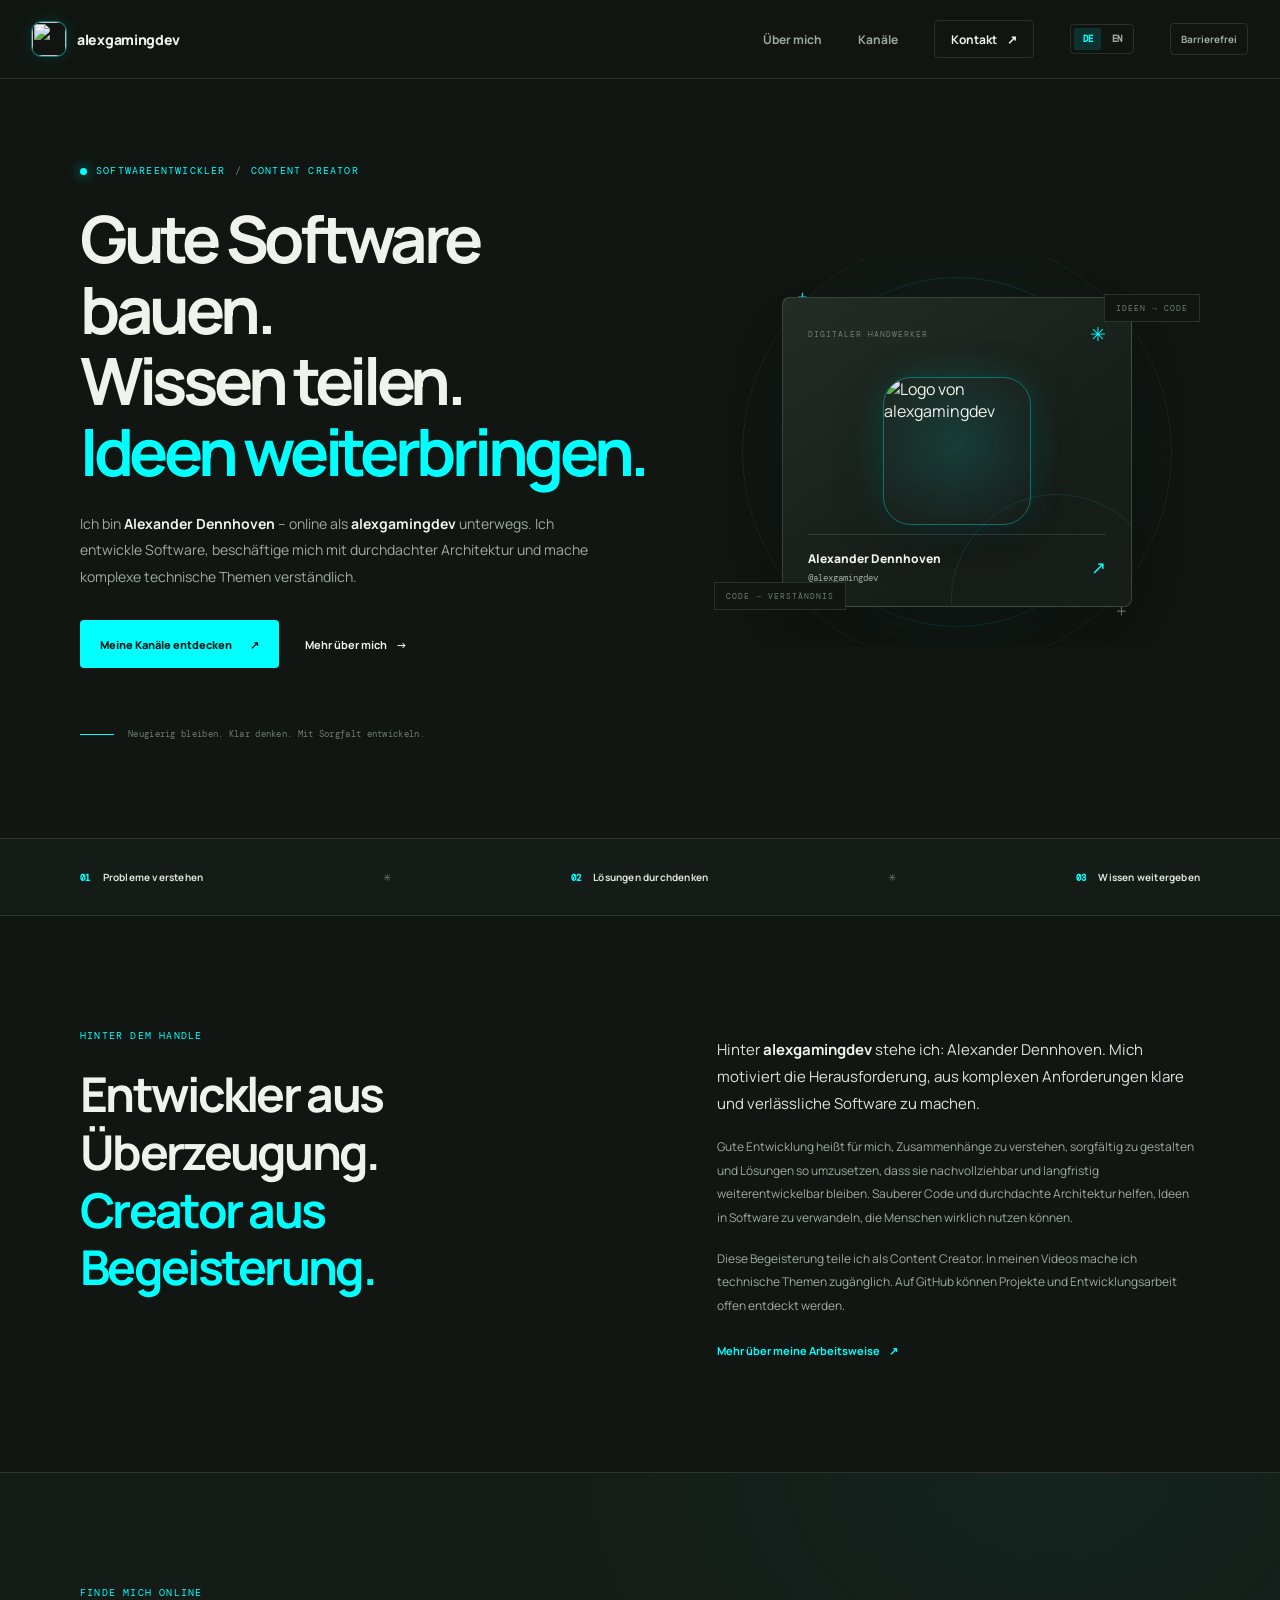
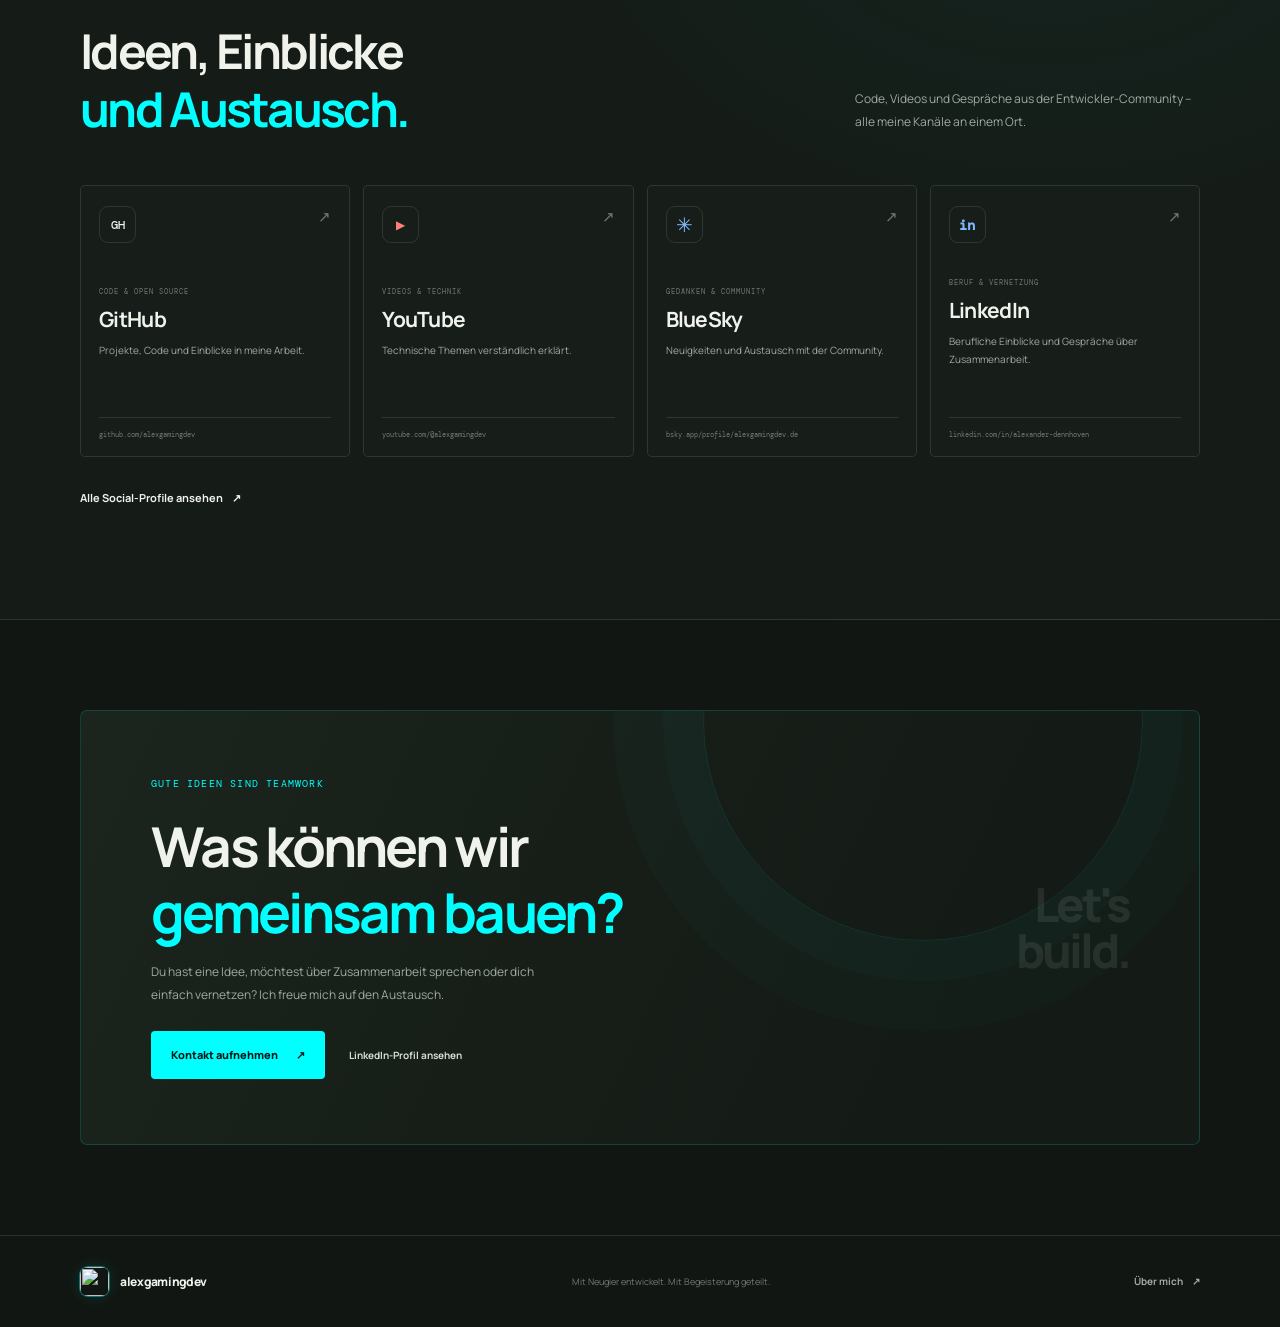
==== index.html @ 6d7809e4 "v1" ====
<!doctype html>
<html lang="de-DE">
  <head>
    <meta charset="UTF-8">
    <meta name="viewport" content="width=device-width, initial-scale=1">
    <meta name="theme-color" content="#111612">
    <meta name="author" content="Alexander Dennhoven">
    <meta name="description" content="Alexander Dennhoven, online bekannt als alexgamingdev: Softwareentwickler und Content Creator. Entdecke Projekte, technische Einblicke und seine offiziellen Profile.">
    <meta name="keywords" content="Alexander Dennhoven, alexgamingdev, Softwareentwickler, Softwareentwicklung, Softwarearchitektur, Open Source, Content Creator">
    <meta property="og:title" content="Alexander Dennhoven (alexgamingdev) | Softwareentwickler &amp; Creator">
    <meta property="og:description" content="Gute Software bauen. Wissen teilen. Ideen weiterbringen.">
    <meta property="og:type" content="profile">
    <meta property="og:url" content="https://www.alexgamingdev.tech/">
    <meta property="og:locale" content="de_DE">
    <meta property="og:profile:first_name" content="Alexander">
    <meta property="og:profile:last_name" content="Dennhoven">
    <meta property="og:profile:username" content="alexgamingdev">
    <meta name="twitter:card" content="summary">
    <meta name="twitter:title" content="Alexander Dennhoven | alexgamingdev">
    <meta name="twitter:description" content="Softwareentwicklung, Open Source und technische Themen verständlich erklärt.">
    <meta name="twitter:creator" content="@alexgamingdev">
    <link rel="canonical" href="https://www.alexgamingdev.tech/">
    <link rel="alternate" hreflang="de" href="https://www.alexgamingdev.tech/">
    <link rel="alternate" hreflang="en" href="https://www.alexgamingdev.tech/?lang=en">
    <link rel="alternate" hreflang="x-default" href="https://www.alexgamingdev.tech/">
    <link rel="icon" type="image/png" href="https://alexgamingdev.github.io/icons/favicon.png">
    <link rel="shortcut icon" type="image/png" href="https://alexgamingdev.github.io/icons/favicon.png">
    <link rel="apple-touch-icon" href="https://alexgamingdev.github.io/icons/favicon.png">
    <link rel="manifest" href="./site.webmanifest">
    <link rel="me" href="https://github.com/alexgamingdev">
    <link rel="me" href="https://mastodon.social/@alexgamingdev">
    <link rel="stylesheet" href="./assets/css/styles.css">
    <title>Alexander Dennhoven (alexgamingdev) | Softwareentwickler &amp; Creator</title>
    <script type="application/ld+json">
      {
        "@context": "https://schema.org",
        "@graph": [
          {
            "@type": ["WebPage", "ProfilePage"],
            "@id": "https://www.alexgamingdev.tech/#webpage",
            "url": "https://www.alexgamingdev.tech/",
            "name": "Alexander Dennhoven (alexgamingdev) | Softwareentwickler & Creator",
            "description": "Softwareentwickler und Content Creator mit Leidenschaft für moderne Softwareentwicklung und verständliche technische Inhalte.",
            "inLanguage": "de-DE",
            "mainEntity": {"@id": "https://www.alexgamingdev.tech/#person"}
          },
          {
            "@type": "WebSite",
            "@id": "https://www.alexgamingdev.tech/#website",
            "url": "https://www.alexgamingdev.tech/",
            "name": "alexgamingdev",
            "alternateName": ["Alexander Dennhoven", "alexgamingdev Portfolio"],
            "inLanguage": "de-DE"
          },
          {
            "@type": "Person",
            "@id": "https://www.alexgamingdev.tech/#person",
            "name": "Alexander Dennhoven",
            "alternateName": ["alexgamingdev", "Alex Gaming Dev"],
            "url": "https://www.alexgamingdev.tech/",
            "jobTitle": "Softwareentwickler und Content Creator",
            "description": "Softwareentwickler und Content Creator. Ich entwickle Software, beschäftige mich mit Softwarearchitektur und vermittle komplexe technische Themen verständlich.",
            "knowsLanguage": ["de", "en", "la"],
            "knowsAbout": ["Software Engineering", "Software Architecture", "Open Source", "CLI Tools", "Automation", "Content Creation"],
            "sameAs": [
              "https://www.google.com/search?kgmid=/g/11y_3fjgvj",
              "https://www.wikidata.org/wiki/Q138410440",
              "https://github.com/alexgamingdev",
              "https://www.linkedin.com/in/alexander-dennhoven/",
              "https://x.com/alexgamingdev",
              "https://www.instagram.com/alexgamingdev/",
              "https://www.tiktok.com/@alexgamingdev",
              "https://www.youtube.com/@alexgamingdev",
              "https://www.twitch.tv/alexgamingdev",
              "https://bsky.app/profile/alexgamingdev.de",
              "https://mastodon.social/@alexgamingdev",
              "https://de.pinterest.com/alexgamingdev/",
              "https://www.npmjs.com/~alexgamingdev",
              "https://linktr.ee/alexgamingdev"
            ],
            "mainEntityOfPage": {"@id": "https://www.alexgamingdev.tech/#webpage"}
          }
        ]
      }
    </script>
  </head>
  <body data-page="home">
    <button class="skip-link" type="button">Zum Inhalt springen</button>
    <header class="site-header">
      <div class="header-inner">
        <a class="brand" href="./" aria-label="alexgamingdev – Startseite">
          <img class="brand-logo" src="https://alexgamingdev.github.io/icons/favicon.png" alt="">
          <span class="brand-name">alexgamingdev</span>
        </a>
        <nav class="main-nav" aria-label="Hauptnavigation">
          <a href="./about/">Über mich</a>
          <a href="./channels/">Kanäle</a>
          <a class="nav-cta" href="./contact/">Kontakt <span aria-hidden="true">↗</span></a>
          <div class="language-switch" aria-label="Sprache">
            <a href="?lang=de" hreflang="de" lang="de">DE</a>
            <a href="?lang=en" hreflang="en" lang="en">EN</a>
          </div>
          <button class="a11y-toggle" type="button" aria-pressed="false" aria-label="Barrierefreiheit umschalten">Barrierefrei</button>
        </nav>
      </div>
    </header>
    <main id="main" tabindex="-1">
      <section class="hero section-shell" aria-labelledby="hero-title">
        <div class="hero-copy">
          <p class="eyebrow"><span class="status-dot"></span> Softwareentwickler <span class="eyebrow-divider">/</span> Content Creator</p>
          <h1 id="hero-title">Gute Software bauen.<br>Wissen teilen.<br><span>Ideen weiterbringen.</span></h1>
          <p class="hero-intro">Ich bin <strong>Alexander Dennhoven</strong> – online als <strong>alexgamingdev</strong> unterwegs. Ich entwickle Software, beschäftige mich mit durchdachter Architektur und mache komplexe technische Themen verständlich.</p>
          <div class="hero-actions">
            <a class="button button-primary" href="./channels/">Meine Kanäle entdecken <span aria-hidden="true">↗</span></a>
            <a class="text-link" href="./about/">Mehr über mich <span aria-hidden="true">→</span></a>
          </div>
          <div class="hero-note"><span class="note-line" aria-hidden="true"></span><p>Neugierig bleiben. Klar denken. Mit Sorgfalt entwickeln.</p></div>
        </div>
        <div class="hero-visual" aria-label="Persönliches Entwicklerprofil">
          <div class="visual-orbit orbit-one"></div><div class="visual-orbit orbit-two"></div><div class="visual-glow"></div>
          <div class="profile-card">
            <div class="profile-card-top"><span class="card-label">DIGITALER HANDWERKER</span><span class="card-symbol" aria-hidden="true">✳</span></div>
            <div class="monogram"><img class="profile-logo" src="https://alexgamingdev.github.io/icons/favicon.png" alt="Logo von alexgamingdev"></div>
            <div class="profile-card-bottom"><div><p class="profile-name">Alexander Dennhoven</p><p class="profile-handle">@alexgamingdev</p></div><span class="card-arrow" aria-hidden="true">↗</span></div>
          </div>
          <span class="orbit-caption caption-top">IDEEN → CODE</span><span class="orbit-caption caption-bottom">CODE → VERSTÄNDNIS</span>
          <span class="visual-cross cross-one" aria-hidden="true">+</span><span class="visual-cross cross-two" aria-hidden="true">+</span>
        </div>
      </section>
      <section class="intro-strip" aria-label="Arbeitsweise">
        <div class="section-shell strip-inner"><p><span>01</span> Probleme verstehen</p><span class="strip-separator" aria-hidden="true">✳</span><p><span>02</span> Lösungen durchdenken</p><span class="strip-separator" aria-hidden="true">✳</span><p><span>03</span> Wissen weitergeben</p></div>
      </section>
      <section class="about section-shell section-spacing" aria-labelledby="about-title">
        <div class="section-heading"><p class="eyebrow">HINTER DEM HANDLE</p><h2 id="about-title">Entwickler aus Überzeugung.<br><span>Creator aus Begeisterung.</span></h2></div>
        <div class="about-content">
          <p class="about-lead">Hinter <strong>alexgamingdev</strong> stehe ich: Alexander Dennhoven. Mich motiviert die Herausforderung, aus komplexen Anforderungen klare und verlässliche Software zu machen.</p>
          <p>Gute Entwicklung heißt für mich, Zusammenhänge zu verstehen, sorgfältig zu gestalten und Lösungen so umzusetzen, dass sie nachvollziehbar und langfristig weiterentwickelbar bleiben. Sauberer Code und durchdachte Architektur helfen, Ideen in Software zu verwandeln, die Menschen wirklich nutzen können.</p>
          <p>Diese Begeisterung teile ich als Content Creator. In meinen Videos mache ich technische Themen zugänglich. Auf GitHub können Projekte und Entwicklungsarbeit offen entdeckt werden.</p>
          <a class="inline-link" href="./about/">Mehr über meine Arbeitsweise <span aria-hidden="true">↗</span></a>
        </div>
      </section>
      <section class="channels-section" aria-labelledby="channels-title">
        <div class="section-shell section-spacing">
          <div class="channels-heading"><div><p class="eyebrow">FINDE MICH ONLINE</p><h2 id="channels-title">Ideen, Einblicke<br><span>und Austausch.</span></h2></div><p class="channels-summary">Code, Videos und Gespräche aus der Entwickler-Community – alle meine Kanäle an einem Ort.</p></div>
          <div class="channel-grid">
            <a class="channel-card github-card" href="https://github.com/alexgamingdev" target="_blank" rel="noopener noreferrer me"><div class="channel-card-top"><span class="channel-icon icon-github">GH</span><span class="external-arrow" aria-hidden="true">↗</span></div><div><p class="channel-type">CODE &amp; OPEN SOURCE</p><h3>GitHub</h3><p>Projekte, Code und Einblicke in meine Arbeit.</p></div><span class="channel-url">github.com/alexgamingdev</span></a>
            <a class="channel-card youtube-card" href="https://www.youtube.com/@alexgamingdev" target="_blank" rel="noopener noreferrer me"><div class="channel-card-top"><span class="channel-icon icon-youtube">▶</span><span class="external-arrow" aria-hidden="true">↗</span></div><div><p class="channel-type">VIDEOS &amp; TECHNIK</p><h3>YouTube</h3><p>Technische Themen verständlich erklärt.</p></div><span class="channel-url">youtube.com/@alexgamingdev</span></a>
            <a class="channel-card bluesky-card" href="https://bsky.app/profile/alexgamingdev.de" target="_blank" rel="noopener noreferrer me"><div class="channel-card-top"><span class="channel-icon icon-bluesky">✳</span><span class="external-arrow" aria-hidden="true">↗</span></div><div><p class="channel-type">GEDANKEN &amp; COMMUNITY</p><h3>BlueSky</h3><p>Neuigkeiten und Austausch mit der Community.</p></div><span class="channel-url">bsky.app/profile/alexgamingdev.de</span></a>
            <a class="channel-card linkedin-card" href="https://www.linkedin.com/in/alexander-dennhoven/" target="_blank" rel="noopener noreferrer me"><div class="channel-card-top"><span class="channel-icon icon-linkedin">in</span><span class="external-arrow" aria-hidden="true">↗</span></div><div><p class="channel-type">BERUF &amp; VERNETZUNG</p><h3>LinkedIn</h3><p>Berufliche Einblicke und Gespräche über Zusammenarbeit.</p></div><span class="channel-url">linkedin.com/in/alexander-dennhoven</span></a>
          </div>
          <p style="margin:28px 0 0"><a class="inline-link" href="./channels/">Alle Social-Profile ansehen <span aria-hidden="true">↗</span></a></p>
        </div>
      </section>
      <section class="contact-section section-shell" aria-labelledby="contact-title">
        <div class="contact-orb" aria-hidden="true"></div>
        <div class="contact-content"><p class="eyebrow">GUTE IDEEN SIND TEAMWORK</p><h2 id="contact-title">Was können wir<br><span>gemeinsam bauen?</span></h2><p>Du hast eine Idee, möchtest über Zusammenarbeit sprechen oder dich einfach vernetzen? Ich freue mich auf den Austausch.</p><div class="contact-actions"><a class="button button-primary" href="./contact/">Kontakt aufnehmen <span aria-hidden="true">↗</span></a><a class="contact-secondary" href="https://www.linkedin.com/in/alexander-dennhoven/" target="_blank" rel="noopener noreferrer me">LinkedIn-Profil ansehen</a></div></div>
        <div class="contact-mark" aria-hidden="true">Let's<br>build<span>.</span></div>
      </section>
    </main>
    <footer class="site-footer"><div class="section-shell footer-inner"><a class="brand footer-brand" href="./"><img class="brand-logo" src="https://alexgamingdev.github.io/icons/favicon.png" alt=""><span class="brand-name">alexgamingdev</span></a><p>Mit Neugier entwickelt. Mit Begeisterung geteilt.</p><a class="back-to-top" href="./about/">Über mich <span aria-hidden="true">↗</span></a></div></footer>
    <script src="./assets/js/site.js" defer></script>
  </body>
</html>
---- assets/css/styles.css ----
@import url("https://fonts.googleapis.com/css2?family=DM+Mono:wght@400;500&family=Manrope:wght@400;500;600;700;800&display=swap");

:root {
  color-scheme: dark;
  --bg: #111612;
  --surface: #171e19;
  --surface-light: #202923;
  --text: #f0f2ec;
  --muted: #a0aaa1;
  --quiet: #707b72;
  --accent: #00ffff;
  --accent-dark: #062525;
  --line: rgba(229, 237, 226, 0.12);
  --mono: "DM Mono", "Courier New", monospace;
  --sans: "Manrope", "Segoe UI", sans-serif;
}

* {
  box-sizing: border-box;
}

::selection {
  background: #00a9c7;
  color: #042326;
}

::-moz-selection {
  background: #00a9c7;
  color: #042326;
}

html {
  scroll-behavior: smooth;
  scroll-padding-top: 92px;
}

body {
  margin: 0;
  background: var(--bg);
  color: var(--text);
  font-family: var(--sans);
  -webkit-font-smoothing: antialiased;
}

.cursor-aura {
  position: fixed;
  z-index: 0;
  top: 0;
  left: 0;
  width: 460px;
  height: 460px;
  border-radius: 50%;
  background: radial-gradient(circle, rgba(0, 190, 255, 0.14) 0, rgba(0, 130, 255, 0.08) 34%, rgba(0, 255, 255, 0) 72%);
  opacity: 0;
  pointer-events: none;
  transition: opacity 450ms ease;
  will-change: transform;
}

.cursor-aura.is-active {
  opacity: 1;
}

a {
  color: inherit;
}

a:focus-visible {
  outline: 2px solid var(--accent);
  outline-offset: 5px;
}

.skip-link {
  position: fixed;
  z-index: 10;
  top: 12px;
  left: 12px;
  padding: 12px 16px;
  border: 0;
  transform: translateY(-160%);
  background: var(--accent);
  color: var(--bg);
  cursor: pointer;
  font-family: var(--sans);
  font-weight: 800;
}

.skip-link:focus {
  transform: translateY(0);
}

body.text-response {
  padding: 24px;
}

.text-response pre {
  width: min(100%, 900px);
  margin: 0 auto;
  color: var(--text);
  font: 13px/1.8 var(--mono);
  overflow-wrap: anywhere;
  white-space: pre-wrap;
}

.section-shell {
  width: min(1120px, calc(100% - 64px));
  margin-inline: auto;
}

.site-header {
  position: sticky;
  z-index: 5;
  top: 0;
  border-bottom: 1px solid var(--line);
  background: rgba(17, 22, 18, 0.88);
  backdrop-filter: blur(16px);
}

.header-inner {
  display: flex;
  width: min(1280px, calc(100% - 64px));
  height: 78px;
  margin-inline: auto;
  align-items: center;
  justify-content: space-between;
}

.brand {
  display: inline-flex;
  align-items: center;
  gap: 11px;
  text-decoration: none;
}

.brand-logo {
  display: block;
  width: 34px;
  height: 34px;
  flex: 0 0 auto;
  border-radius: 10px;
  object-fit: cover;
  box-shadow: 0 0 0 1px rgba(0, 255, 255, 0.38), 0 0 18px rgba(0, 255, 255, 0.12);
}

.brand-name {
  font-size: 14px;
  font-weight: 800;
  letter-spacing: -0.3px;
}

.main-nav {
  display: flex;
  align-items: center;
  gap: 36px;
}

.main-nav a,
.back-to-top {
  color: var(--muted);
  font-size: 12px;
  font-weight: 700;
  text-decoration: none;
  transition: color 160ms ease;
}

.main-nav a:hover,
.back-to-top:hover,
.contact-secondary:hover {
  color: var(--accent);
}

.main-nav .nav-cta {
  display: inline-flex;
  min-height: 38px;
  padding: 0 16px;
  align-items: center;
  gap: 10px;
  border: 1px solid var(--line);
  border-radius: 4px;
  color: var(--text);
}

.main-nav .nav-cta:hover {
  border-color: var(--accent);
  color: var(--accent);
}

.a11y-toggle {
  padding: 8px 10px;
  border: 1px solid var(--line);
  border-radius: 4px;
  background: transparent;
  color: var(--muted);
  cursor: pointer;
  font: 700 10px var(--sans);
}

.a11y-toggle:hover,
.a11y-toggle[aria-pressed="true"] {
  border-color: var(--accent);
  color: var(--accent);
}

.language-switch {
  display: inline-flex;
  padding: 3px;
  gap: 2px;
  border: 1px solid var(--line);
  border-radius: 4px;
}

.language-switch a {
  min-width: 27px;
  padding: 5px 4px;
  border-radius: 2px;
  color: var(--muted);
  font-family: var(--mono);
  font-size: 9px;
  text-align: center;
  text-decoration: none;
}

.language-switch a:hover,
.language-switch a[aria-current="true"] {
  background: rgba(0, 255, 255, 0.12);
  color: var(--accent);
}

.hero {
  display: grid;
  min-height: 645px;
  padding-block: 84px 98px;
  align-items: center;
  grid-template-columns: 1.08fr 0.92fr;
  gap: 64px;
}

.hero-copy {
  min-width: 0;
}

.eyebrow {
  display: flex;
  margin: 0 0 24px;
  align-items: center;
  flex-wrap: wrap;
  gap: 9px;
  color: var(--accent);
  font-family: var(--mono);
  font-size: 10px;
  letter-spacing: 1.2px;
  line-height: 1.6;
  text-transform: uppercase;
}

.status-dot {
  width: 7px;
  height: 7px;
  border-radius: 50%;
  background: var(--accent);
  box-shadow: 0 0 12px rgba(0, 255, 255, 0.7);
}

.eyebrow-divider {
  color: var(--quiet);
}

h1,
h2,
h3,
p {
  margin-top: 0;
}

.hero h1 {
  margin-bottom: 23px;
  font-size: clamp(42px, 5.1vw, 67px);
  font-weight: 700;
  letter-spacing: -4.3px;
  line-height: 1.09;
}

.hero h1 span,
.section-heading h2 span,
.channels-heading h2 span,
.contact-content h2 span {
  color: var(--accent);
}

.hero-intro {
  max-width: 510px;
  margin-bottom: 30px;
  color: var(--muted);
  font-size: 14px;
  line-height: 1.9;
}

.hero-intro strong,
.about-content strong {
  color: var(--text);
  font-weight: 700;
}

.hero-actions,
.contact-actions {
  display: flex;
  align-items: center;
  gap: 26px;
}

.button {
  display: inline-flex;
  min-height: 48px;
  padding: 0 19px;
  align-items: center;
  justify-content: center;
  gap: 18px;
  border: 1px solid transparent;
  border-radius: 4px;
  font-size: 11px;
  font-weight: 800;
  text-decoration: none;
  transition: transform 160ms ease, background 160ms ease;
}

.button:hover {
  transform: translateY(-2px);
}

.button-primary {
  background: var(--accent);
  color: #071818;
}

.button-primary:hover {
  background: #73ffff;
}

.text-link,
.inline-link {
  display: inline-flex;
  align-items: center;
  gap: 9px;
  color: var(--text);
  font-size: 11px;
  font-weight: 700;
  text-decoration: none;
}

.text-link:hover,
.inline-link:hover {
  color: var(--accent);
}

.hero-note {
  display: flex;
  margin-top: 60px;
  align-items: center;
  gap: 14px;
}

.note-line {
  width: 34px;
  height: 1px;
  background: var(--accent);
}

.hero-note p {
  margin: 0;
  color: var(--quiet);
  font-family: var(--mono);
  font-size: 9px;
  letter-spacing: 0.3px;
}

.hero-visual {
  position: relative;
  display: grid;
  min-height: 390px;
  overflow: hidden;
  place-items: center;
  animation: reveal-in 900ms 180ms both;
}

.hero-copy > * {
  animation: reveal-up 720ms both;
}

.hero-copy > :nth-child(2) {
  animation-delay: 90ms;
}

.hero-copy > :nth-child(3) {
  animation-delay: 170ms;
}

.hero-copy > :nth-child(4) {
  animation-delay: 250ms;
}

.hero-copy > :nth-child(5) {
  animation-delay: 340ms;
}

.visual-glow {
  position: absolute;
  width: 260px;
  height: 260px;
  border-radius: 50%;
  background: rgba(0, 255, 255, 0.11);
  filter: blur(60px);
  animation: glow-breathe 5s ease-in-out infinite alternate;
}

.visual-orbit {
  position: absolute;
  width: 350px;
  height: 350px;
  border: 1px solid rgba(0, 255, 255, 0.11);
  border-radius: 50%;
  animation: orbit-rotate 34s linear infinite;
}

.orbit-two {
  width: 430px;
  height: 430px;
  border-color: rgba(229, 237, 226, 0.07);
  animation-direction: reverse;
  animation-duration: 48s;
}

.profile-card {
  position: relative;
  z-index: 1;
  width: min(350px, 82%);
  height: 310px;
  padding: 23px 25px;
  overflow: hidden;
  border: 1px solid rgba(214, 229, 207, 0.18);
  border-radius: 8px;
  background:
    radial-gradient(ellipse at 50% 48%, rgba(0, 255, 255, 0.12), transparent 42%),
    linear-gradient(145deg, #222c24, #171d19 70%);
  box-shadow: 0 24px 90px rgba(0, 0, 0, 0.34);
  animation: card-float 6s ease-in-out infinite;
  transition: border-color 220ms ease, box-shadow 220ms ease;
}

.profile-card:hover {
  border-color: rgba(0, 255, 255, 0.5);
  box-shadow: 0 28px 100px rgba(0, 255, 255, 0.09);
}

.profile-card::after {
  position: absolute;
  right: -32px;
  bottom: -100px;
  width: 210px;
  height: 210px;
  border: 1px solid rgba(0, 255, 255, 0.1);
  border-radius: 50%;
  content: "";
}

.profile-card-top,
.profile-card-bottom,
.channel-card-top {
  display: flex;
  align-items: center;
  justify-content: space-between;
}

.card-label,
.orbit-caption,
.channel-type {
  color: var(--quiet);
  font-family: var(--mono);
  font-size: 8px;
  letter-spacing: 1px;
}

.card-symbol {
  color: var(--accent);
  font-size: 19px;
}

.monogram {
  position: absolute;
  top: 79px;
  left: 50%;
  display: grid;
  width: 148px;
  height: 148px;
  place-items: center;
  transform: translateX(-50%);
}

.profile-logo {
  display: block;
  width: 100%;
  height: 100%;
  border: 1px solid rgba(0, 255, 255, 0.35);
  border-radius: 28px;
  object-fit: cover;
  box-shadow: 0 14px 50px rgba(0, 0, 0, 0.32), 0 0 36px rgba(0, 255, 255, 0.13);
  animation: logo-glow 4s ease-in-out infinite alternate;
}

.profile-card-bottom {
  position: absolute;
  right: 25px;
  bottom: 22px;
  left: 25px;
  z-index: 1;
  padding-top: 15px;
  border-top: 1px solid var(--line);
}

.profile-name {
  margin-bottom: 5px;
  font-size: 12px;
  font-weight: 800;
}

.profile-handle {
  margin: 0;
  color: var(--muted);
  font-family: var(--mono);
  font-size: 9px;
}

.card-arrow {
  color: var(--accent);
  font-size: 18px;
}

.orbit-caption {
  position: absolute;
  z-index: 2;
  padding: 8px 11px;
  border: 1px solid var(--line);
  background: var(--bg);
}

.caption-top {
  top: 37px;
  right: 0;
}

.caption-bottom {
  bottom: 37px;
  left: 0;
}

.visual-cross {
  position: absolute;
  color: var(--accent);
  font-size: 19px;
}

.cross-one {
  top: 27px;
  left: 17%;
}

.cross-two {
  right: 15%;
  bottom: 23px;
  color: var(--quiet);
}

.intro-strip {
  border-block: 1px solid var(--line);
  background: #151b16;
}

.strip-inner {
  display: flex;
  min-height: 76px;
  overflow: hidden;
  align-items: center;
  justify-content: space-between;
}

.strip-inner p {
  margin: 0;
  color: #dce2d9;
  font-size: 10px;
  font-weight: 700;
  letter-spacing: 0.2px;
}

.strip-inner p span {
  margin-right: 10px;
  color: var(--accent);
  font-family: var(--mono);
  font-size: 9px;
}

.strip-separator {
  color: var(--quiet);
  font-size: 10px;
}

.section-spacing {
  padding-block: 112px;
}

.about {
  display: grid;
  grid-template-columns: 1fr 0.9fr;
  gap: 100px;
}

.section-heading .eyebrow,
.channels-heading .eyebrow,
.contact-content .eyebrow {
  margin-bottom: 21px;
}

.section-heading h2,
.channels-heading h2,
.contact-content h2 {
  margin-bottom: 0;
  font-size: clamp(34px, 4vw, 48px);
  font-weight: 700;
  letter-spacing: -2.7px;
  line-height: 1.2;
}

.about-content {
  padding-top: 8px;
}

.about-content p {
  margin-bottom: 18px;
  color: var(--muted);
  font-size: 12px;
  line-height: 1.95;
}

.about-content .about-lead {
  color: #dce2d9;
  font-size: 15px;
  line-height: 1.8;
}

.about-content .inline-link {
  margin-top: 8px;
  color: var(--accent);
}

.channels-section {
  border-block: 1px solid var(--line);
  background:
    radial-gradient(ellipse at 82% 0%, rgba(0, 255, 255, 0.045), transparent 36%),
    #151b16;
}

.channels-heading {
  display: flex;
  margin-bottom: 48px;
  align-items: end;
  justify-content: space-between;
  gap: 40px;
}

.channels-summary {
  max-width: 345px;
  margin-bottom: 4px;
  color: var(--muted);
  font-size: 12px;
  line-height: 1.9;
}

.channel-grid {
  display: grid;
  grid-template-columns: repeat(4, minmax(0, 1fr));
  gap: 13px;
}

.channel-card {
  display: flex;
  min-height: 272px;
  padding: 20px 18px 17px;
  flex-direction: column;
  justify-content: space-between;
  border: 1px solid var(--line);
  border-radius: 5px;
  background: rgba(24, 31, 26, 0.86);
  text-decoration: none;
  transition: transform 180ms ease, border-color 180ms ease, background 180ms ease;
}

.channel-card,
.profile-link {
  animation: reveal-up 700ms both;
}

.channel-card:nth-child(2),
.profile-link:nth-child(2) {
  animation-delay: 70ms;
}

.channel-card:nth-child(3),
.profile-link:nth-child(3) {
  animation-delay: 140ms;
}

.channel-card:nth-child(4),
.profile-link:nth-child(4) {
  animation-delay: 210ms;
}

.profile-link:nth-child(n + 5) {
  animation-delay: 120ms;
}

.channel-card:hover {
  transform: translateY(-5px);
  border-color: rgba(0, 255, 255, 0.52);
  background: #1b241d;
}

.channel-icon {
  display: grid;
  width: 37px;
  height: 37px;
  place-items: center;
  border: 1px solid var(--line);
  border-radius: 9px;
  color: var(--text);
  font-family: var(--mono);
  font-size: 12px;
  font-weight: 500;
}

.icon-youtube {
  color: #ff8078;
}

.icon-bluesky {
  color: #83baff;
  font-size: 20px;
}

.icon-linkedin {
  color: #82b7ff;
  font-size: 14px;
  font-weight: 700;
}

.external-arrow {
  align-self: flex-start;
  color: var(--quiet);
  font-size: 15px;
  transition: color 160ms ease, transform 160ms ease;
}

.channel-card:hover .external-arrow {
  transform: translate(2px, -2px);
  color: var(--accent);
}

.channel-type {
  margin-bottom: 9px;
  font-size: 7px;
}

.channel-card h3 {
  margin-bottom: 8px;
  font-size: 21px;
  letter-spacing: -0.7px;
}

.channel-card div > p:last-child {
  margin-bottom: 15px;
  color: var(--muted);
  font-size: 10px;
  line-height: 1.8;
}

.channel-url {
  padding-top: 12px;
  border-top: 1px solid var(--line);
  color: var(--quiet);
  font-family: var(--mono);
  font-size: 7px;
  overflow-wrap: anywhere;
}

.contact-section {
  position: relative;
  display: flex;
  min-height: 390px;
  margin-block: 90px;
  padding: 65px 70px;
  overflow: hidden;
  align-items: center;
  justify-content: space-between;
  border: 1px solid rgba(0, 255, 255, 0.16);
  border-radius: 7px;
  background: linear-gradient(115deg, #1b241d, #141a15 76%);
}

.contact-orb {
  position: absolute;
  top: -210px;
  right: 5%;
  width: 440px;
  height: 440px;
  border: 1px solid rgba(0, 255, 255, 0.1);
  border-radius: 50%;
  box-shadow: 0 0 0 40px rgba(0, 255, 255, 0.018), 0 0 0 90px rgba(0, 255, 255, 0.015);
  animation: contact-orbit 28s linear infinite;
}

.contact-content {
  position: relative;
  z-index: 1;
  max-width: 560px;
}

.contact-content h2 {
  margin-bottom: 16px;
  font-size: clamp(38px, 4.5vw, 55px);
}

.contact-content > p:not(.eyebrow) {
  max-width: 420px;
  margin-bottom: 24px;
  color: var(--muted);
  font-size: 12px;
  line-height: 1.9;
}

.contact-actions {
  flex-wrap: wrap;
  gap: 17px 24px;
}

.contact-secondary {
  color: #d4ddd2;
  font-size: 10px;
  font-weight: 700;
  text-decoration: none;
  transition: color 160ms ease;
}

.contact-mark {
  position: relative;
  z-index: 1;
  color: rgba(237, 244, 232, 0.09);
  font-size: 47px;
  font-weight: 800;
  letter-spacing: -3px;
  line-height: 0.97;
  text-align: right;
}

.site-footer {
  border-top: 1px solid var(--line);
}

.subpage-hero {
  padding-block: 90px 45px;
}

.subpage-hero h1 {
  max-width: 850px;
  margin-bottom: 18px;
  font-size: clamp(42px, 6vw, 68px);
  letter-spacing: -4px;
  line-height: 1.08;
}

.subpage-hero > p:last-child {
  max-width: 670px;
  color: var(--muted);
  font-size: 14px;
  line-height: 1.9;
}

.content-panel {
  margin-bottom: 80px;
  padding: 30px;
  border: 1px solid var(--line);
  border-radius: 5px;
  background: var(--surface);
}

.content-panel h2 {
  margin: 0 0 16px;
  font-size: 22px;
  letter-spacing: -0.7px;
}

.content-panel p,
.content-panel li {
  color: var(--muted);
  font-size: 12px;
  line-height: 1.9;
}

.content-panel p:last-child {
  margin-bottom: 0;
}

.profile-grid {
  display: grid;
  margin-bottom: 80px;
  grid-template-columns: repeat(3, minmax(0, 1fr));
  gap: 12px;
}

.profile-link {
  display: flex;
  min-height: 120px;
  padding: 19px;
  flex-direction: column;
  justify-content: space-between;
  border: 1px solid var(--line);
  border-radius: 5px;
  background: var(--surface);
  text-decoration: none;
  transition: border-color 160ms ease, transform 160ms ease;
}

.profile-link:hover {
  transform: translateY(-3px);
  border-color: var(--accent);
}

.profile-link strong {
  font-size: 15px;
}

.profile-link span {
  color: var(--muted);
  font-family: var(--mono);
  font-size: 9px;
  overflow-wrap: anywhere;
}

body.a11y-mode {
  font-size: 118%;
  --muted: #d0dad1;
  --quiet: #bdc9bf;
  --line: rgba(229, 237, 226, 0.28);
}

body.a11y-mode p,
body.a11y-mode li {
  font-size: 1.12em;
  line-height: 1.9;
}

body.a11y-mode a:not(.brand):not(.button),
body.a11y-mode button {
  text-decoration: underline;
  text-underline-offset: 3px;
}

body.a11y-mode *,
body.a11y-mode *::before,
body.a11y-mode *::after {
  animation: none !important;
  scroll-behavior: auto !important;
  transition-duration: 0.01ms !important;
}

body.a11y-mode :focus-visible {
  outline: 3px solid var(--accent);
  outline-offset: 4px;
}

body.a11y-mode .eyebrow,
body.a11y-mode .channel-type,
body.a11y-mode .channel-url,
body.a11y-mode .profile-link span {
  color: #d0dad1;
}

.footer-inner {
  display: flex;
  min-height: 91px;
  align-items: center;
  justify-content: space-between;
  gap: 24px;
}

.footer-brand .brand-logo {
  width: 29px;
  height: 29px;
  border-radius: 8px;
}

.footer-brand .brand-name {
  font-size: 12px;
}

.footer-inner > p {
  margin: 0;
  color: var(--quiet);
  font-size: 9px;
}

.back-to-top {
  display: inline-flex;
  align-items: center;
  gap: 9px;
  font-size: 10px;
}

.motion-enabled .scroll-reveal {
  opacity: 0;
  filter: blur(7px);
  transform: translateY(30px) scale(0.975);
  transition: opacity 750ms ease, filter 750ms ease, transform 750ms cubic-bezier(0.2, 0.75, 0.25, 1);
}

.motion-enabled .scroll-reveal.is-visible {
  opacity: 1;
  filter: blur(0);
  transform: translateY(0) scale(1);
}

.motion-enabled .scroll-reveal.is-visible:hover {
  transform: translateY(-3px) scale(1.01);
}

.motion-enabled .profile-link:nth-child(2),
.motion-enabled .channel-card:nth-child(2) {
  transition-delay: 90ms;
}

.motion-enabled .profile-link:nth-child(3),
.motion-enabled .channel-card:nth-child(3) {
  transition-delay: 160ms;
}

.motion-enabled .profile-link:nth-child(4) {
  transition-delay: 230ms;
}

.motion-enabled .profile-link:nth-child(5) {
  transition-delay: 300ms;
}

@keyframes reveal-up {
  from {
    opacity: 0;
    transform: translateY(18px);
  }

  to {
    opacity: 1;
    transform: translateY(0);
  }
}

@keyframes reveal-in {
  from {
    opacity: 0;
    transform: translateX(14px) scale(0.98);
  }

  to {
    opacity: 1;
    transform: translateX(0) scale(1);
  }
}

@keyframes orbit-rotate {
  to {
    rotate: 360deg;
  }
}

@keyframes glow-breathe {
  from {
    opacity: 0.55;
    transform: scale(0.86);
  }

  to {
    opacity: 1;
    transform: scale(1.12);
  }
}

@keyframes card-float {
  0%, 100% {
    translate: 0 0;
  }

  50% {
    translate: 0 -8px;
  }
}

@keyframes logo-glow {
  from {
    box-shadow: 0 14px 50px rgba(0, 0, 0, 0.32), 0 0 20px rgba(0, 255, 255, 0.08);
  }

  to {
    box-shadow: 0 14px 50px rgba(0, 0, 0, 0.32), 0 0 42px rgba(0, 255, 255, 0.24);
  }
}

@keyframes contact-orbit {
  to {
    rotate: -360deg;
  }
}

@media (max-width: 900px) {
  .hero {
    min-height: 0;
    padding-block: 78px;
    grid-template-columns: 1fr 0.8fr;
    gap: 26px;
  }

  .hero-visual {
    transform: scale(0.86);
  }

  .about {
    gap: 55px;
  }

  .channel-grid {
    grid-template-columns: repeat(2, minmax(0, 1fr));
  }

  .channel-card {
    min-height: 245px;
  }

  .profile-grid {
    grid-template-columns: repeat(2, minmax(0, 1fr));
  }

  .contact-section {
    padding-inline: 45px;
  }
}

@media (max-width: 650px) {
  html {
    scroll-padding-top: 76px;
  }

  .section-shell {
    width: min(100% - 40px, 500px);
  }

  .header-inner {
    width: calc(100% - 40px);
    height: 68px;
  }

  .brand {
    gap: 7px;
  }

  .brand-logo {
    width: 31px;
    height: 31px;
  }

  .brand-name {
    font-size: 11px;
  }

  .main-nav {
    gap: 5px;
  }

  .main-nav a {
    font-size: 10px;
  }

  .main-nav a:first-child {
    display: none;
  }

  .main-nav > a:not(.nav-cta) {
    display: none;
  }

  .main-nav .nav-cta {
    min-height: 34px;
    padding-inline: 6px;
    gap: 4px;
    font-size: 9px;
  }

  .a11y-toggle {
    padding: 6px 5px;
    font-size: 9px;
  }

  .language-switch {
    padding: 2px;
  }

  .language-switch a {
    min-width: 20px;
    padding-inline: 2px;
    font-size: 8px;
  }

  .hero {
    padding-block: 63px 60px;
    grid-template-columns: 1fr;
    gap: 15px;
  }

  .hero h1 {
    font-size: clamp(42px, 11vw, 57px);
    letter-spacing: -3.2px;
  }

  .hero-intro {
    font-size: 13px;
  }

  .hero-actions {
    flex-wrap: wrap;
    gap: 18px;
  }

  .hero-note {
    margin-top: 35px;
  }

  .hero-visual {
    min-height: 335px;
    margin-top: 10px;
    transform: scale(0.82);
  }

  .strip-inner {
    min-height: 73px;
    justify-content: center;
    gap: 12px;
  }

  .strip-inner p {
    font-size: 0;
  }

  .strip-inner p span {
    margin: 0;
    font-size: 9px;
  }

  .section-spacing {
    padding-block: 76px;
  }

  .about {
    grid-template-columns: 1fr;
    gap: 30px;
  }

  .section-heading h2,
  .channels-heading h2 {
    font-size: 36px;
    letter-spacing: -2px;
  }

  .about-content .about-lead {
    font-size: 14px;
  }

  .channels-heading {
    margin-bottom: 31px;
    align-items: flex-start;
    flex-direction: column;
    gap: 17px;
  }

  .channels-summary {
    font-size: 11px;
  }

  .channel-grid {
    grid-template-columns: 1fr;
    gap: 10px;
  }

  .channel-card {
    min-height: 218px;
    padding: 18px;
  }

  .subpage-hero {
    padding-block: 64px 30px;
  }

  .subpage-hero h1 {
    font-size: 43px;
    letter-spacing: -2.7px;
  }

  .content-panel {
    margin-bottom: 55px;
    padding: 22px;
  }

  .profile-grid {
    margin-bottom: 55px;
    grid-template-columns: 1fr;
  }

  .contact-section {
    min-height: 0;
    margin-block: 55px;
    padding: 43px 25px;
  }

  .contact-content h2 {
    font-size: 39px;
    letter-spacing: -2px;
  }

  .contact-actions {
    align-items: flex-start;
    flex-direction: column;
  }

  .contact-mark {
    display: none;
  }

  .contact-orb {
    right: -250px;
  }

  .footer-inner {
    min-height: 100px;
    flex-wrap: wrap;
    padding-block: 19px;
    gap: 11px;
  }

  .footer-inner > p {
    order: 3;
    width: 100%;
  }
}

@media (max-width: 360px) {
  .brand-name {
    display: none;
  }

  .main-nav {
    gap: 7px;
  }

  .a11y-toggle {
    padding-inline: 8px;
  }
}

@media (prefers-reduced-motion: reduce) {
  *,
  *::before,
  *::after {
    animation: none !important;
    scroll-behavior: auto !important;
    transition-duration: 0.01ms !important;
  }
}
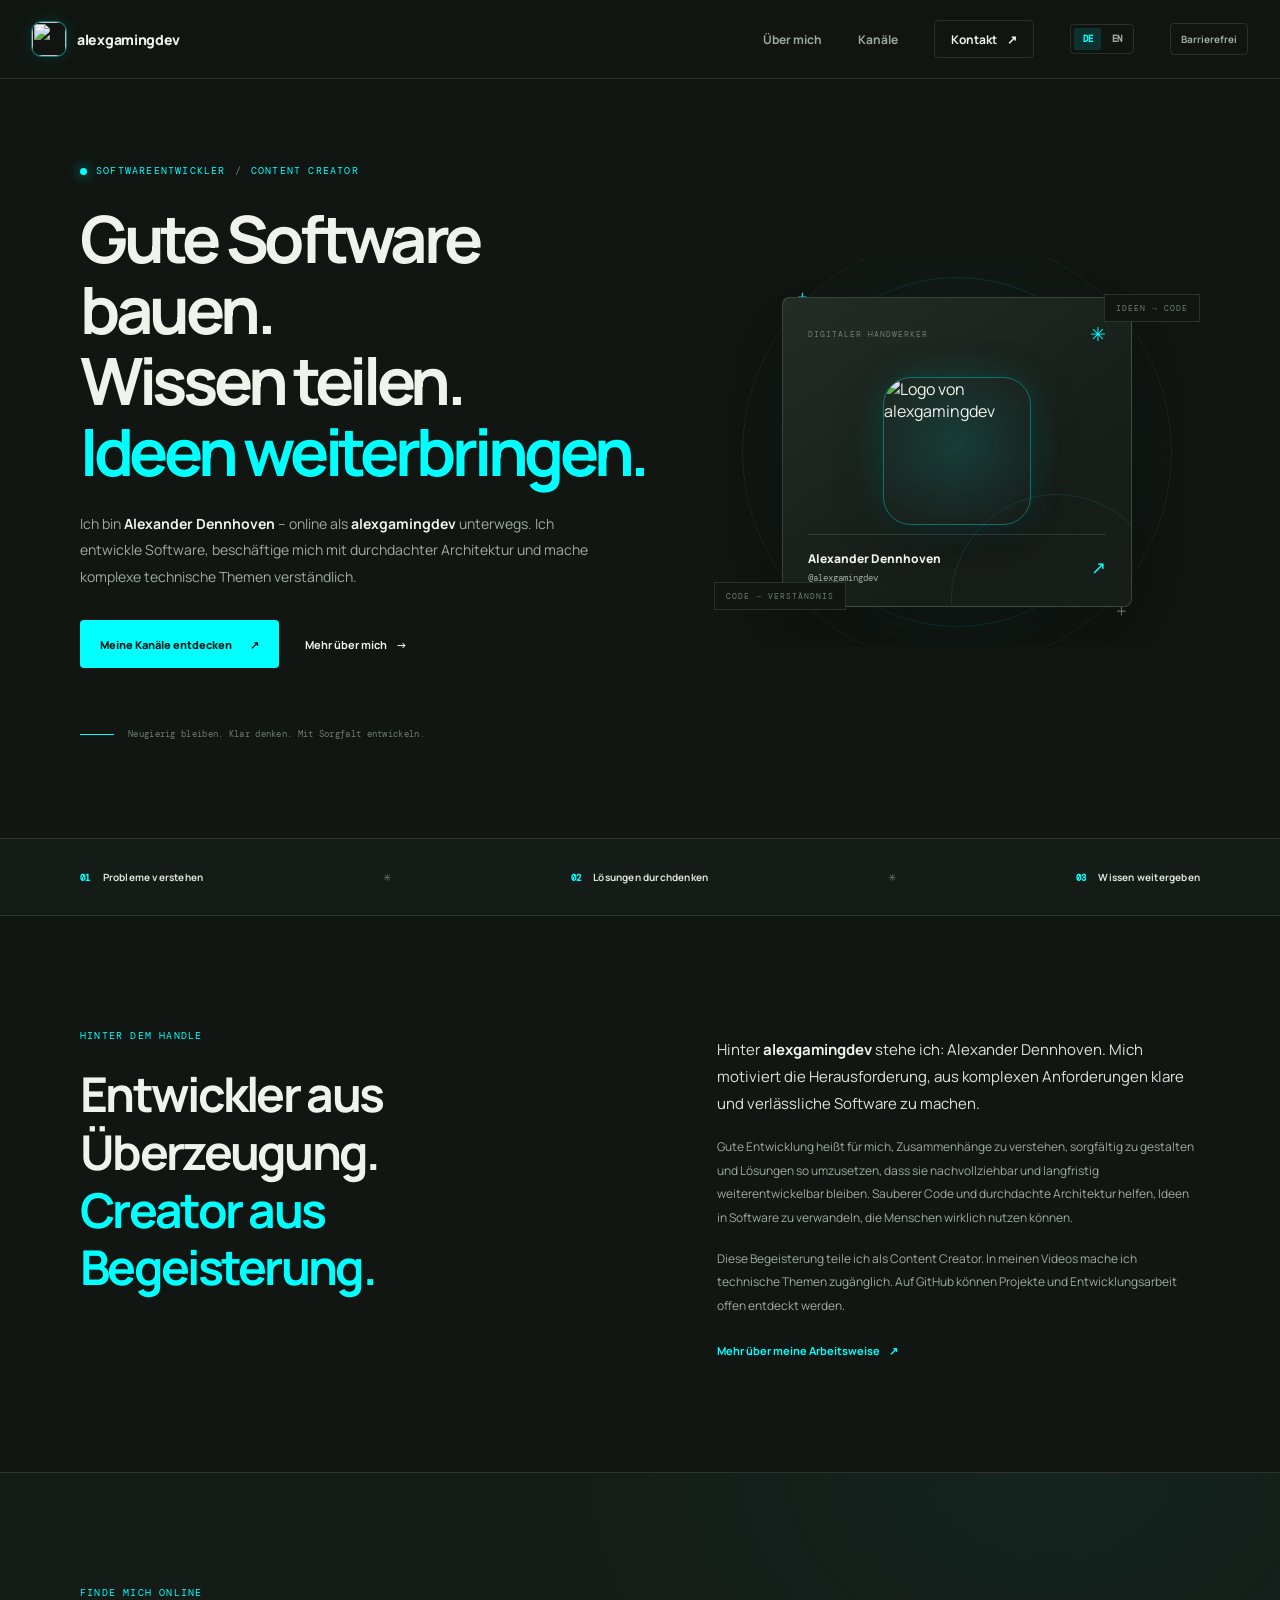
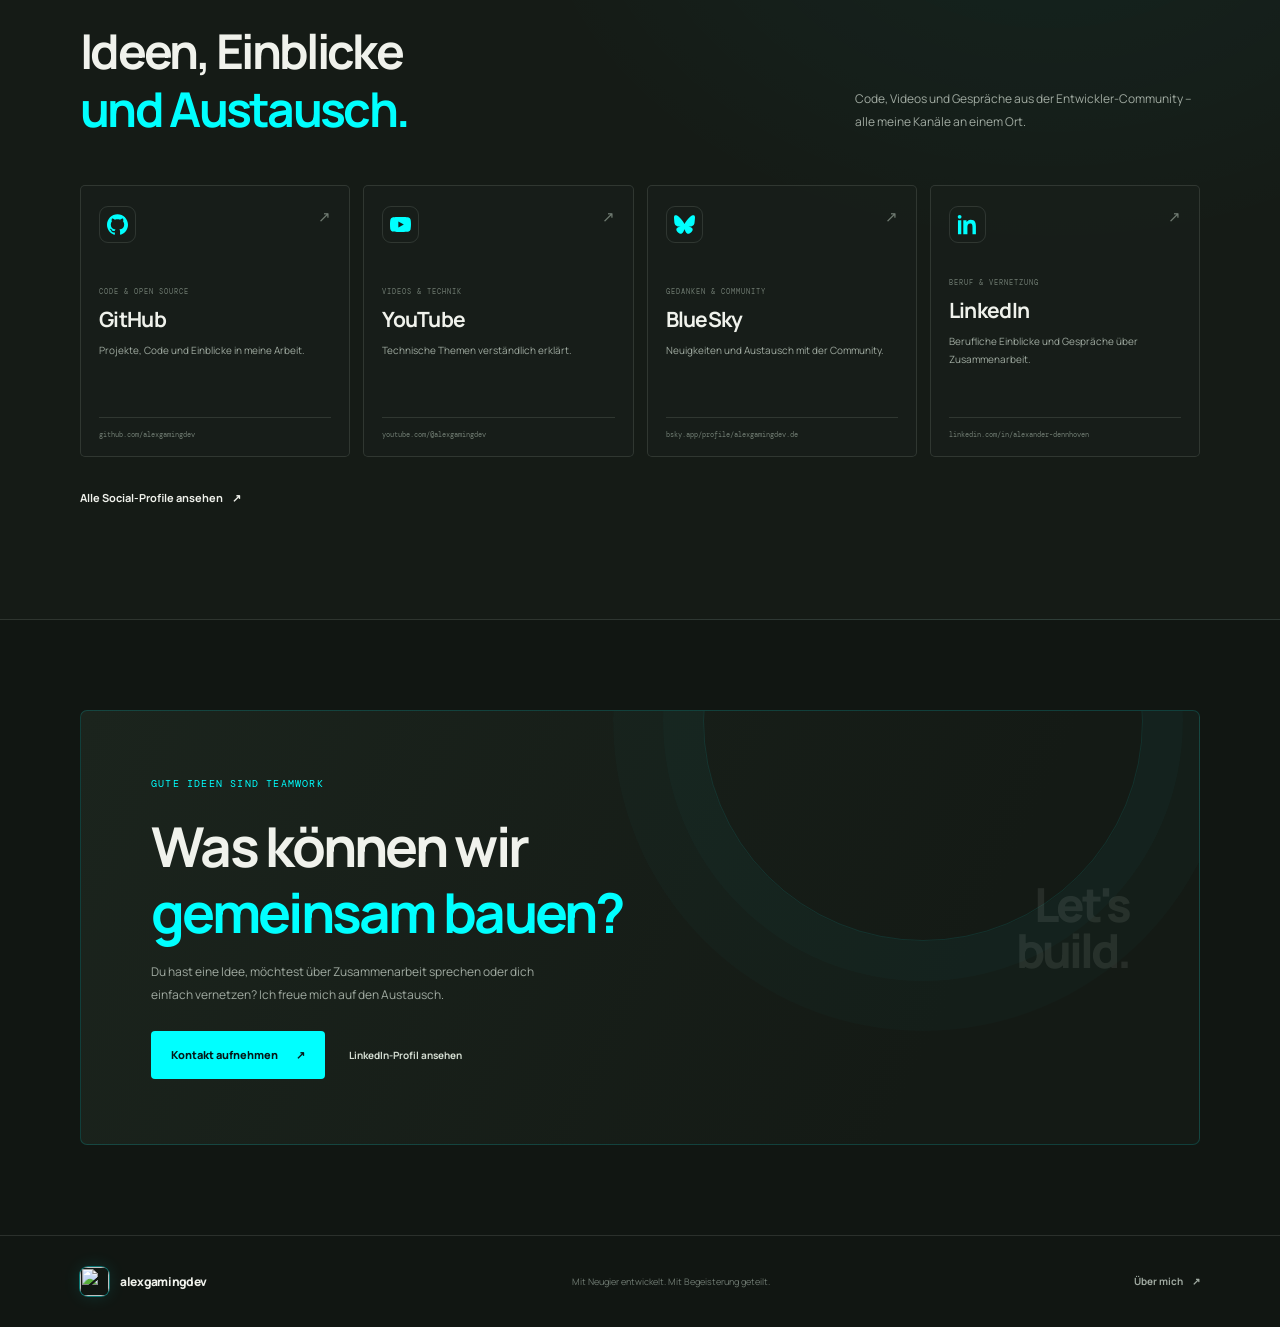
==== commit ba55a606: "Update^^" ====
--- a/index.html
+++ b/index.html
@@ -1,163 +1,163 @@
-<!doctype html>
-<html lang="de-DE">
-  <head>
-    <meta charset="UTF-8">
-    <meta name="viewport" content="width=device-width, initial-scale=1">
-    <meta name="theme-color" content="#111612">
-    <meta name="author" content="Alexander Dennhoven">
-    <meta name="description" content="Alexander Dennhoven, online bekannt als alexgamingdev: Softwareentwickler und Content Creator. Entdecke Projekte, technische Einblicke und seine offiziellen Profile.">
-    <meta name="keywords" content="Alexander Dennhoven, alexgamingdev, Softwareentwickler, Softwareentwicklung, Softwarearchitektur, Open Source, Content Creator">
-    <meta property="og:title" content="Alexander Dennhoven (alexgamingdev) | Softwareentwickler &amp; Creator">
-    <meta property="og:description" content="Gute Software bauen. Wissen teilen. Ideen weiterbringen.">
-    <meta property="og:type" content="profile">
-    <meta property="og:url" content="https://www.alexgamingdev.tech/">
-    <meta property="og:locale" content="de_DE">
-    <meta property="og:profile:first_name" content="Alexander">
-    <meta property="og:profile:last_name" content="Dennhoven">
-    <meta property="og:profile:username" content="alexgamingdev">
-    <meta name="twitter:card" content="summary">
-    <meta name="twitter:title" content="Alexander Dennhoven | alexgamingdev">
-    <meta name="twitter:description" content="Softwareentwicklung, Open Source und technische Themen verständlich erklärt.">
-    <meta name="twitter:creator" content="@alexgamingdev">
-    <link rel="canonical" href="https://www.alexgamingdev.tech/">
-    <link rel="alternate" hreflang="de" href="https://www.alexgamingdev.tech/">
-    <link rel="alternate" hreflang="en" href="https://www.alexgamingdev.tech/?lang=en">
-    <link rel="alternate" hreflang="x-default" href="https://www.alexgamingdev.tech/">
-    <link rel="icon" type="image/png" href="https://alexgamingdev.github.io/icons/favicon.png">
-    <link rel="shortcut icon" type="image/png" href="https://alexgamingdev.github.io/icons/favicon.png">
-    <link rel="apple-touch-icon" href="https://alexgamingdev.github.io/icons/favicon.png">
-    <link rel="manifest" href="./site.webmanifest">
-    <link rel="me" href="https://github.com/alexgamingdev">
-    <link rel="me" href="https://mastodon.social/@alexgamingdev">
-    <link rel="stylesheet" href="./assets/css/styles.css">
-    <title>Alexander Dennhoven (alexgamingdev) | Softwareentwickler &amp; Creator</title>
-    <script type="application/ld+json">
-      {
-        "@context": "https://schema.org",
-        "@graph": [
-          {
-            "@type": ["WebPage", "ProfilePage"],
-            "@id": "https://www.alexgamingdev.tech/#webpage",
-            "url": "https://www.alexgamingdev.tech/",
-            "name": "Alexander Dennhoven (alexgamingdev) | Softwareentwickler & Creator",
-            "description": "Softwareentwickler und Content Creator mit Leidenschaft für moderne Softwareentwicklung und verständliche technische Inhalte.",
-            "inLanguage": "de-DE",
-            "mainEntity": {"@id": "https://www.alexgamingdev.tech/#person"}
-          },
-          {
-            "@type": "WebSite",
-            "@id": "https://www.alexgamingdev.tech/#website",
-            "url": "https://www.alexgamingdev.tech/",
-            "name": "alexgamingdev",
-            "alternateName": ["Alexander Dennhoven", "alexgamingdev Portfolio"],
-            "inLanguage": "de-DE"
-          },
-          {
-            "@type": "Person",
-            "@id": "https://www.alexgamingdev.tech/#person",
-            "name": "Alexander Dennhoven",
-            "alternateName": ["alexgamingdev", "Alex Gaming Dev"],
-            "url": "https://www.alexgamingdev.tech/",
-            "jobTitle": "Softwareentwickler und Content Creator",
-            "description": "Softwareentwickler und Content Creator. Ich entwickle Software, beschäftige mich mit Softwarearchitektur und vermittle komplexe technische Themen verständlich.",
-            "knowsLanguage": ["de", "en", "la"],
-            "knowsAbout": ["Software Engineering", "Software Architecture", "Open Source", "CLI Tools", "Automation", "Content Creation"],
-            "sameAs": [
-              "https://www.google.com/search?kgmid=/g/11y_3fjgvj",
-              "https://www.wikidata.org/wiki/Q138410440",
-              "https://github.com/alexgamingdev",
-              "https://www.linkedin.com/in/alexander-dennhoven/",
-              "https://x.com/alexgamingdev",
-              "https://www.instagram.com/alexgamingdev/",
-              "https://www.tiktok.com/@alexgamingdev",
-              "https://www.youtube.com/@alexgamingdev",
-              "https://www.twitch.tv/alexgamingdev",
-              "https://bsky.app/profile/alexgamingdev.de",
-              "https://mastodon.social/@alexgamingdev",
-              "https://de.pinterest.com/alexgamingdev/",
-              "https://www.npmjs.com/~alexgamingdev",
-              "https://linktr.ee/alexgamingdev"
-            ],
-            "mainEntityOfPage": {"@id": "https://www.alexgamingdev.tech/#webpage"}
-          }
-        ]
-      }
-    </script>
-  </head>
-  <body data-page="home">
-    <button class="skip-link" type="button">Zum Inhalt springen</button>
-    <header class="site-header">
-      <div class="header-inner">
-        <a class="brand" href="./" aria-label="alexgamingdev – Startseite">
-          <img class="brand-logo" src="https://alexgamingdev.github.io/icons/favicon.png" alt="">
-          <span class="brand-name">alexgamingdev</span>
-        </a>
-        <nav class="main-nav" aria-label="Hauptnavigation">
-          <a href="./about/">Über mich</a>
-          <a href="./channels/">Kanäle</a>
-          <a class="nav-cta" href="./contact/">Kontakt <span aria-hidden="true">↗</span></a>
-          <div class="language-switch" aria-label="Sprache">
-            <a href="?lang=de" hreflang="de" lang="de">DE</a>
-            <a href="?lang=en" hreflang="en" lang="en">EN</a>
-          </div>
-          <button class="a11y-toggle" type="button" aria-pressed="false" aria-label="Barrierefreiheit umschalten">Barrierefrei</button>
-        </nav>
-      </div>
-    </header>
-    <main id="main" tabindex="-1">
-      <section class="hero section-shell" aria-labelledby="hero-title">
-        <div class="hero-copy">
-          <p class="eyebrow"><span class="status-dot"></span> Softwareentwickler <span class="eyebrow-divider">/</span> Content Creator</p>
-          <h1 id="hero-title">Gute Software bauen.<br>Wissen teilen.<br><span>Ideen weiterbringen.</span></h1>
-          <p class="hero-intro">Ich bin <strong>Alexander Dennhoven</strong> – online als <strong>alexgamingdev</strong> unterwegs. Ich entwickle Software, beschäftige mich mit durchdachter Architektur und mache komplexe technische Themen verständlich.</p>
-          <div class="hero-actions">
-            <a class="button button-primary" href="./channels/">Meine Kanäle entdecken <span aria-hidden="true">↗</span></a>
-            <a class="text-link" href="./about/">Mehr über mich <span aria-hidden="true">→</span></a>
-          </div>
-          <div class="hero-note"><span class="note-line" aria-hidden="true"></span><p>Neugierig bleiben. Klar denken. Mit Sorgfalt entwickeln.</p></div>
-        </div>
-        <div class="hero-visual" aria-label="Persönliches Entwicklerprofil">
-          <div class="visual-orbit orbit-one"></div><div class="visual-orbit orbit-two"></div><div class="visual-glow"></div>
-          <div class="profile-card">
-            <div class="profile-card-top"><span class="card-label">DIGITALER HANDWERKER</span><span class="card-symbol" aria-hidden="true">✳</span></div>
-            <div class="monogram"><img class="profile-logo" src="https://alexgamingdev.github.io/icons/favicon.png" alt="Logo von alexgamingdev"></div>
-            <div class="profile-card-bottom"><div><p class="profile-name">Alexander Dennhoven</p><p class="profile-handle">@alexgamingdev</p></div><span class="card-arrow" aria-hidden="true">↗</span></div>
-          </div>
-          <span class="orbit-caption caption-top">IDEEN → CODE</span><span class="orbit-caption caption-bottom">CODE → VERSTÄNDNIS</span>
-          <span class="visual-cross cross-one" aria-hidden="true">+</span><span class="visual-cross cross-two" aria-hidden="true">+</span>
-        </div>
-      </section>
-      <section class="intro-strip" aria-label="Arbeitsweise">
-        <div class="section-shell strip-inner"><p><span>01</span> Probleme verstehen</p><span class="strip-separator" aria-hidden="true">✳</span><p><span>02</span> Lösungen durchdenken</p><span class="strip-separator" aria-hidden="true">✳</span><p><span>03</span> Wissen weitergeben</p></div>
-      </section>
-      <section class="about section-shell section-spacing" aria-labelledby="about-title">
-        <div class="section-heading"><p class="eyebrow">HINTER DEM HANDLE</p><h2 id="about-title">Entwickler aus Überzeugung.<br><span>Creator aus Begeisterung.</span></h2></div>
-        <div class="about-content">
-          <p class="about-lead">Hinter <strong>alexgamingdev</strong> stehe ich: Alexander Dennhoven. Mich motiviert die Herausforderung, aus komplexen Anforderungen klare und verlässliche Software zu machen.</p>
-          <p>Gute Entwicklung heißt für mich, Zusammenhänge zu verstehen, sorgfältig zu gestalten und Lösungen so umzusetzen, dass sie nachvollziehbar und langfristig weiterentwickelbar bleiben. Sauberer Code und durchdachte Architektur helfen, Ideen in Software zu verwandeln, die Menschen wirklich nutzen können.</p>
-          <p>Diese Begeisterung teile ich als Content Creator. In meinen Videos mache ich technische Themen zugänglich. Auf GitHub können Projekte und Entwicklungsarbeit offen entdeckt werden.</p>
-          <a class="inline-link" href="./about/">Mehr über meine Arbeitsweise <span aria-hidden="true">↗</span></a>
-        </div>
-      </section>
-      <section class="channels-section" aria-labelledby="channels-title">
-        <div class="section-shell section-spacing">
-          <div class="channels-heading"><div><p class="eyebrow">FINDE MICH ONLINE</p><h2 id="channels-title">Ideen, Einblicke<br><span>und Austausch.</span></h2></div><p class="channels-summary">Code, Videos und Gespräche aus der Entwickler-Community – alle meine Kanäle an einem Ort.</p></div>
-          <div class="channel-grid">
-            <a class="channel-card github-card" href="https://github.com/alexgamingdev" target="_blank" rel="noopener noreferrer me"><div class="channel-card-top"><span class="channel-icon icon-github">GH</span><span class="external-arrow" aria-hidden="true">↗</span></div><div><p class="channel-type">CODE &amp; OPEN SOURCE</p><h3>GitHub</h3><p>Projekte, Code und Einblicke in meine Arbeit.</p></div><span class="channel-url">github.com/alexgamingdev</span></a>
-            <a class="channel-card youtube-card" href="https://www.youtube.com/@alexgamingdev" target="_blank" rel="noopener noreferrer me"><div class="channel-card-top"><span class="channel-icon icon-youtube">▶</span><span class="external-arrow" aria-hidden="true">↗</span></div><div><p class="channel-type">VIDEOS &amp; TECHNIK</p><h3>YouTube</h3><p>Technische Themen verständlich erklärt.</p></div><span class="channel-url">youtube.com/@alexgamingdev</span></a>
-            <a class="channel-card bluesky-card" href="https://bsky.app/profile/alexgamingdev.de" target="_blank" rel="noopener noreferrer me"><div class="channel-card-top"><span class="channel-icon icon-bluesky">✳</span><span class="external-arrow" aria-hidden="true">↗</span></div><div><p class="channel-type">GEDANKEN &amp; COMMUNITY</p><h3>BlueSky</h3><p>Neuigkeiten und Austausch mit der Community.</p></div><span class="channel-url">bsky.app/profile/alexgamingdev.de</span></a>
-            <a class="channel-card linkedin-card" href="https://www.linkedin.com/in/alexander-dennhoven/" target="_blank" rel="noopener noreferrer me"><div class="channel-card-top"><span class="channel-icon icon-linkedin">in</span><span class="external-arrow" aria-hidden="true">↗</span></div><div><p class="channel-type">BERUF &amp; VERNETZUNG</p><h3>LinkedIn</h3><p>Berufliche Einblicke und Gespräche über Zusammenarbeit.</p></div><span class="channel-url">linkedin.com/in/alexander-dennhoven</span></a>
-          </div>
-          <p style="margin:28px 0 0"><a class="inline-link" href="./channels/">Alle Social-Profile ansehen <span aria-hidden="true">↗</span></a></p>
-        </div>
-      </section>
-      <section class="contact-section section-shell" aria-labelledby="contact-title">
-        <div class="contact-orb" aria-hidden="true"></div>
-        <div class="contact-content"><p class="eyebrow">GUTE IDEEN SIND TEAMWORK</p><h2 id="contact-title">Was können wir<br><span>gemeinsam bauen?</span></h2><p>Du hast eine Idee, möchtest über Zusammenarbeit sprechen oder dich einfach vernetzen? Ich freue mich auf den Austausch.</p><div class="contact-actions"><a class="button button-primary" href="./contact/">Kontakt aufnehmen <span aria-hidden="true">↗</span></a><a class="contact-secondary" href="https://www.linkedin.com/in/alexander-dennhoven/" target="_blank" rel="noopener noreferrer me">LinkedIn-Profil ansehen</a></div></div>
-        <div class="contact-mark" aria-hidden="true">Let's<br>build<span>.</span></div>
-      </section>
-    </main>
-    <footer class="site-footer"><div class="section-shell footer-inner"><a class="brand footer-brand" href="./"><img class="brand-logo" src="https://alexgamingdev.github.io/icons/favicon.png" alt=""><span class="brand-name">alexgamingdev</span></a><p>Mit Neugier entwickelt. Mit Begeisterung geteilt.</p><a class="back-to-top" href="./about/">Über mich <span aria-hidden="true">↗</span></a></div></footer>
-    <script src="./assets/js/site.js" defer></script>
-  </body>
-</html>
+<!doctype html>
+<html lang="de-DE">
+  <head>
+    <meta charset="UTF-8">
+    <meta name="viewport" content="width=device-width, initial-scale=1">
+    <meta name="theme-color" content="#111612">
+    <meta name="author" content="Alexander Dennhoven">
+    <meta name="description" content="Alexander Dennhoven, online bekannt als alexgamingdev: Softwareentwickler und Content Creator. Entdecke Projekte, technische Einblicke und seine offiziellen Profile.">
+    <meta name="keywords" content="Alexander Dennhoven, alexgamingdev, Softwareentwickler, Softwareentwicklung, Softwarearchitektur, Open Source, Content Creator">
+    <meta property="og:title" content="Alexander Dennhoven (alexgamingdev) | Softwareentwickler &amp; Creator">
+    <meta property="og:description" content="Gute Software bauen. Wissen teilen. Ideen weiterbringen.">
+    <meta property="og:type" content="profile">
+    <meta property="og:url" content="https://www.alexgamingdev.tech/">
+    <meta property="og:locale" content="de_DE">
+    <meta property="og:profile:first_name" content="Alexander">
+    <meta property="og:profile:last_name" content="Dennhoven">
+    <meta property="og:profile:username" content="alexgamingdev">
+    <meta name="twitter:card" content="summary">
+    <meta name="twitter:title" content="Alexander Dennhoven | alexgamingdev">
+    <meta name="twitter:description" content="Softwareentwicklung, Open Source und technische Themen verständlich erklärt.">
+    <meta name="twitter:creator" content="@alexgamingdev">
+    <link rel="canonical" href="https://www.alexgamingdev.tech/">
+    <link rel="alternate" hreflang="de" href="https://www.alexgamingdev.tech/">
+    <link rel="alternate" hreflang="en" href="https://www.alexgamingdev.tech/?lang=en">
+    <link rel="alternate" hreflang="x-default" href="https://www.alexgamingdev.tech/">
+    <link rel="icon" type="image/png" href="https://alexgamingdev.github.io/icons/favicon.png">
+    <link rel="shortcut icon" type="image/png" href="https://alexgamingdev.github.io/icons/favicon.png">
+    <link rel="apple-touch-icon" href="https://alexgamingdev.github.io/icons/favicon.png">
+    <link rel="manifest" href="./site.webmanifest">
+    <link rel="me" href="https://github.com/alexgamingdev">
+    <link rel="me" href="https://mastodon.social/@alexgamingdev">
+    <link rel="stylesheet" href="./assets/css/styles.css">
+    <title>Alexander Dennhoven (alexgamingdev) | Softwareentwickler &amp; Creator</title>
+    <script type="application/ld+json">
+      {
+        "@context": "https://schema.org",
+        "@graph": [
+          {
+            "@type": ["WebPage", "ProfilePage"],
+            "@id": "https://www.alexgamingdev.tech/#webpage",
+            "url": "https://www.alexgamingdev.tech/",
+            "name": "Alexander Dennhoven (alexgamingdev) | Softwareentwickler & Creator",
+            "description": "Softwareentwickler und Content Creator mit Leidenschaft für moderne Softwareentwicklung und verständliche technische Inhalte.",
+            "inLanguage": "de-DE",
+            "mainEntity": {"@id": "https://www.alexgamingdev.tech/#person"}
+          },
+          {
+            "@type": "WebSite",
+            "@id": "https://www.alexgamingdev.tech/#website",
+            "url": "https://www.alexgamingdev.tech/",
+            "name": "alexgamingdev",
+            "alternateName": ["Alexander Dennhoven", "alexgamingdev Portfolio"],
+            "inLanguage": "de-DE"
+          },
+          {
+            "@type": "Person",
+            "@id": "https://www.alexgamingdev.tech/#person",
+            "name": "Alexander Dennhoven",
+            "alternateName": ["alexgamingdev", "Alex Gaming Dev"],
+            "url": "https://www.alexgamingdev.tech/",
+            "jobTitle": "Softwareentwickler und Content Creator",
+            "description": "Softwareentwickler und Content Creator. Ich entwickle Software, beschäftige mich mit Softwarearchitektur und vermittle komplexe technische Themen verständlich.",
+            "knowsLanguage": ["de", "en", "la"],
+            "knowsAbout": ["Software Engineering", "Software Architecture", "Open Source", "CLI Tools", "Automation", "Content Creation"],
+            "sameAs": [
+              "https://www.google.com/search?kgmid=/g/11y_3fjgvj",
+              "https://www.wikidata.org/wiki/Q138410440",
+              "https://github.com/alexgamingdev",
+              "https://www.linkedin.com/in/alexander-dennhoven/",
+              "https://x.com/alexgamingdev",
+              "https://www.instagram.com/alexgamingdev/",
+              "https://www.tiktok.com/@alexgamingdev",
+              "https://www.youtube.com/@alexgamingdev",
+              "https://www.twitch.tv/alexgamingdev",
+              "https://bsky.app/profile/alexgamingdev.de",
+              "https://mastodon.social/@alexgamingdev",
+              "https://de.pinterest.com/alexgamingdev/",
+              "https://www.npmjs.com/~alexgamingdev",
+              "https://linktr.ee/alexgamingdev"
+            ],
+            "mainEntityOfPage": {"@id": "https://www.alexgamingdev.tech/#webpage"}
+          }
+        ]
+      }
+    </script>
+  </head>
+  <body data-page="home">
+    <button class="skip-link" type="button">Zum Inhalt springen</button>
+    <header class="site-header">
+      <div class="header-inner">
+        <a class="brand" href="./" aria-label="alexgamingdev – Startseite">
+          <img class="brand-logo" src="https://alexgamingdev.github.io/icons/favicon.png" alt="">
+          <span class="brand-name">alexgamingdev</span>
+        </a>
+        <nav class="main-nav" aria-label="Hauptnavigation">
+          <a href="./about/">Über mich</a>
+          <a href="./channels/">Kanäle</a>
+          <a class="nav-cta" href="./contact/">Kontakt <span aria-hidden="true">↗</span></a>
+          <div class="language-switch" aria-label="Sprache">
+            <a href="?lang=de" hreflang="de" lang="de">DE</a>
+            <a href="?lang=en" hreflang="en" lang="en">EN</a>
+          </div>
+          <button class="a11y-toggle" type="button" aria-pressed="false" aria-label="Barrierefreiheit umschalten">Barrierefrei</button>
+        </nav>
+      </div>
+    </header>
+    <main id="main" tabindex="-1">
+      <section class="hero section-shell" aria-labelledby="hero-title">
+        <div class="hero-copy">
+          <p class="eyebrow"><span class="status-dot"></span> Softwareentwickler <span class="eyebrow-divider">/</span> Content Creator</p>
+          <h1 id="hero-title">Gute Software bauen.<br>Wissen teilen.<br><span>Ideen weiterbringen.</span></h1>
+          <p class="hero-intro">Ich bin <strong>Alexander Dennhoven</strong> – online als <strong>alexgamingdev</strong> unterwegs. Ich entwickle Software, beschäftige mich mit durchdachter Architektur und mache komplexe technische Themen verständlich.</p>
+          <div class="hero-actions">
+            <a class="button button-primary" href="./channels/">Meine Kanäle entdecken <span aria-hidden="true">↗</span></a>
+            <a class="text-link" href="./about/">Mehr über mich <span aria-hidden="true">→</span></a>
+          </div>
+          <div class="hero-note"><span class="note-line" aria-hidden="true"></span><p>Neugierig bleiben. Klar denken. Mit Sorgfalt entwickeln.</p></div>
+        </div>
+        <div class="hero-visual" aria-label="Persönliches Entwicklerprofil">
+          <div class="visual-orbit orbit-one"></div><div class="visual-orbit orbit-two"></div><div class="visual-glow"></div>
+          <div class="profile-card">
+            <div class="profile-card-top"><span class="card-label">DIGITALER HANDWERKER</span><span class="card-symbol" aria-hidden="true">✳</span></div>
+            <div class="monogram"><img class="profile-logo" src="https://alexgamingdev.github.io/icons/favicon.png" alt="Logo von alexgamingdev"></div>
+            <div class="profile-card-bottom"><div><p class="profile-name">Alexander Dennhoven</p><p class="profile-handle">@alexgamingdev</p></div><span class="card-arrow" aria-hidden="true">↗</span></div>
+          </div>
+          <span class="orbit-caption caption-top">IDEEN → CODE</span><span class="orbit-caption caption-bottom">CODE → VERSTÄNDNIS</span>
+          <span class="visual-cross cross-one" aria-hidden="true">+</span><span class="visual-cross cross-two" aria-hidden="true">+</span>
+        </div>
+      </section>
+      <section class="intro-strip" aria-label="Arbeitsweise">
+        <div class="section-shell strip-inner"><p><span>01</span> Probleme verstehen</p><span class="strip-separator" aria-hidden="true">✳</span><p><span>02</span> Lösungen durchdenken</p><span class="strip-separator" aria-hidden="true">✳</span><p><span>03</span> Wissen weitergeben</p></div>
+      </section>
+      <section class="about section-shell section-spacing" aria-labelledby="about-title">
+        <div class="section-heading"><p class="eyebrow">HINTER DEM HANDLE</p><h2 id="about-title">Entwickler aus Überzeugung.<br><span>Creator aus Begeisterung.</span></h2></div>
+        <div class="about-content">
+          <p class="about-lead">Hinter <strong>alexgamingdev</strong> stehe ich: Alexander Dennhoven. Mich motiviert die Herausforderung, aus komplexen Anforderungen klare und verlässliche Software zu machen.</p>
+          <p>Gute Entwicklung heißt für mich, Zusammenhänge zu verstehen, sorgfältig zu gestalten und Lösungen so umzusetzen, dass sie nachvollziehbar und langfristig weiterentwickelbar bleiben. Sauberer Code und durchdachte Architektur helfen, Ideen in Software zu verwandeln, die Menschen wirklich nutzen können.</p>
+          <p>Diese Begeisterung teile ich als Content Creator. In meinen Videos mache ich technische Themen zugänglich. Auf GitHub können Projekte und Entwicklungsarbeit offen entdeckt werden.</p>
+          <a class="inline-link" href="./about/">Mehr über meine Arbeitsweise <span aria-hidden="true">↗</span></a>
+        </div>
+      </section>
+      <section class="channels-section" aria-labelledby="channels-title">
+        <div class="section-shell section-spacing">
+          <div class="channels-heading"><div><p class="eyebrow">FINDE MICH ONLINE</p><h2 id="channels-title">Ideen, Einblicke<br><span>und Austausch.</span></h2></div><p class="channels-summary">Code, Videos und Gespräche aus der Entwickler-Community – alle meine Kanäle an einem Ort.</p></div>
+          <div class="channel-grid">
+            <a class="channel-card github-card" href="https://github.com/alexgamingdev" target="_blank" rel="noopener noreferrer me"><div class="channel-card-top"><span class="channel-icon icon-github"><svg aria-hidden="true"><use href="./assets/icons.svg#github"></use></svg></span><span class="external-arrow" aria-hidden="true">↗</span></div><div><p class="channel-type">CODE &amp; OPEN SOURCE</p><h3>GitHub</h3><p>Projekte, Code und Einblicke in meine Arbeit.</p></div><span class="channel-url">github.com/alexgamingdev</span></a>
+            <a class="channel-card youtube-card" href="https://www.youtube.com/@alexgamingdev" target="_blank" rel="noopener noreferrer me"><div class="channel-card-top"><span class="channel-icon icon-youtube"><svg aria-hidden="true"><use href="./assets/icons.svg#youtube"></use></svg></span><span class="external-arrow" aria-hidden="true">↗</span></div><div><p class="channel-type">VIDEOS &amp; TECHNIK</p><h3>YouTube</h3><p>Technische Themen verständlich erklärt.</p></div><span class="channel-url">youtube.com/@alexgamingdev</span></a>
+            <a class="channel-card bluesky-card" href="https://bsky.app/profile/alexgamingdev.de" target="_blank" rel="noopener noreferrer me"><div class="channel-card-top"><span class="channel-icon icon-bluesky"><svg aria-hidden="true"><use href="./assets/icons.svg#bluesky"></use></svg></span><span class="external-arrow" aria-hidden="true">↗</span></div><div><p class="channel-type">GEDANKEN &amp; COMMUNITY</p><h3>BlueSky</h3><p>Neuigkeiten und Austausch mit der Community.</p></div><span class="channel-url">bsky.app/profile/alexgamingdev.de</span></a>
+            <a class="channel-card linkedin-card" href="https://www.linkedin.com/in/alexander-dennhoven/" target="_blank" rel="noopener noreferrer me"><div class="channel-card-top"><span class="channel-icon icon-linkedin"><svg aria-hidden="true"><use href="./assets/icons.svg#linkedin"></use></svg></span><span class="external-arrow" aria-hidden="true">↗</span></div><div><p class="channel-type">BERUF &amp; VERNETZUNG</p><h3>LinkedIn</h3><p>Berufliche Einblicke und Gespräche über Zusammenarbeit.</p></div><span class="channel-url">linkedin.com/in/alexander-dennhoven</span></a>
+          </div>
+          <p style="margin:28px 0 0"><a class="inline-link" href="./channels/">Alle Social-Profile ansehen <span aria-hidden="true">↗</span></a></p>
+        </div>
+      </section>
+      <section class="contact-section section-shell" aria-labelledby="contact-title">
+        <div class="contact-orb" aria-hidden="true"></div>
+        <div class="contact-content"><p class="eyebrow">GUTE IDEEN SIND TEAMWORK</p><h2 id="contact-title">Was können wir<br><span>gemeinsam bauen?</span></h2><p>Du hast eine Idee, möchtest über Zusammenarbeit sprechen oder dich einfach vernetzen? Ich freue mich auf den Austausch.</p><div class="contact-actions"><a class="button button-primary" href="./contact/">Kontakt aufnehmen <span aria-hidden="true">↗</span></a><a class="contact-secondary" href="https://www.linkedin.com/in/alexander-dennhoven/" target="_blank" rel="noopener noreferrer me">LinkedIn-Profil ansehen</a></div></div>
+        <div class="contact-mark" aria-hidden="true">Let's<br>build<span>.</span></div>
+      </section>
+    </main>
+    <footer class="site-footer"><div class="section-shell footer-inner"><a class="brand footer-brand" href="./"><img class="brand-logo" src="https://alexgamingdev.github.io/icons/favicon.png" alt=""><span class="brand-name">alexgamingdev</span></a><p>Mit Neugier entwickelt. Mit Begeisterung geteilt.</p><a class="back-to-top" href="./about/">Über mich <span aria-hidden="true">↗</span></a></div></footer>
+    <script src="./assets/js/site.js" defer></script>
+  </body>
+</html>
--- a/assets/css/styles.css
+++ b/assets/css/styles.css
@@ -1,1379 +1,1426 @@
-@import url("https://fonts.googleapis.com/css2?family=DM+Mono:wght@400;500&family=Manrope:wght@400;500;600;700;800&display=swap");
-
-:root {
-  color-scheme: dark;
-  --bg: #111612;
-  --surface: #171e19;
-  --surface-light: #202923;
-  --text: #f0f2ec;
-  --muted: #a0aaa1;
-  --quiet: #707b72;
-  --accent: #00ffff;
-  --accent-dark: #062525;
-  --line: rgba(229, 237, 226, 0.12);
-  --mono: "DM Mono", "Courier New", monospace;
-  --sans: "Manrope", "Segoe UI", sans-serif;
-}
-
-* {
-  box-sizing: border-box;
-}
-
-::selection {
-  background: #00a9c7;
-  color: #042326;
-}
-
-::-moz-selection {
-  background: #00a9c7;
-  color: #042326;
-}
-
-html {
-  scroll-behavior: smooth;
-  scroll-padding-top: 92px;
-}
-
-body {
-  margin: 0;
-  background: var(--bg);
-  color: var(--text);
-  font-family: var(--sans);
-  -webkit-font-smoothing: antialiased;
-}
-
-.cursor-aura {
-  position: fixed;
-  z-index: 0;
-  top: 0;
-  left: 0;
-  width: 460px;
-  height: 460px;
-  border-radius: 50%;
-  background: radial-gradient(circle, rgba(0, 190, 255, 0.14) 0, rgba(0, 130, 255, 0.08) 34%, rgba(0, 255, 255, 0) 72%);
-  opacity: 0;
-  pointer-events: none;
-  transition: opacity 450ms ease;
-  will-change: transform;
-}
-
-.cursor-aura.is-active {
-  opacity: 1;
-}
-
-a {
-  color: inherit;
-}
-
-a:focus-visible {
-  outline: 2px solid var(--accent);
-  outline-offset: 5px;
-}
-
-.skip-link {
-  position: fixed;
-  z-index: 10;
-  top: 12px;
-  left: 12px;
-  padding: 12px 16px;
-  border: 0;
-  transform: translateY(-160%);
-  background: var(--accent);
-  color: var(--bg);
-  cursor: pointer;
-  font-family: var(--sans);
-  font-weight: 800;
-}
-
-.skip-link:focus {
-  transform: translateY(0);
-}
-
-body.text-response {
-  padding: 24px;
-}
-
-.text-response pre {
-  width: min(100%, 900px);
-  margin: 0 auto;
-  color: var(--text);
-  font: 13px/1.8 var(--mono);
-  overflow-wrap: anywhere;
-  white-space: pre-wrap;
-}
-
-.section-shell {
-  width: min(1120px, calc(100% - 64px));
-  margin-inline: auto;
-}
-
-.site-header {
-  position: sticky;
-  z-index: 5;
-  top: 0;
-  border-bottom: 1px solid var(--line);
-  background: rgba(17, 22, 18, 0.88);
-  backdrop-filter: blur(16px);
-}
-
-.header-inner {
-  display: flex;
-  width: min(1280px, calc(100% - 64px));
-  height: 78px;
-  margin-inline: auto;
-  align-items: center;
-  justify-content: space-between;
-}
-
-.brand {
-  display: inline-flex;
-  align-items: center;
-  gap: 11px;
-  text-decoration: none;
-}
-
-.brand-logo {
-  display: block;
-  width: 34px;
-  height: 34px;
-  flex: 0 0 auto;
-  border-radius: 10px;
-  object-fit: cover;
-  box-shadow: 0 0 0 1px rgba(0, 255, 255, 0.38), 0 0 18px rgba(0, 255, 255, 0.12);
-}
-
-.brand-name {
-  font-size: 14px;
-  font-weight: 800;
-  letter-spacing: -0.3px;
-}
-
-.main-nav {
-  display: flex;
-  align-items: center;
-  gap: 36px;
-}
-
-.main-nav a,
-.back-to-top {
-  color: var(--muted);
-  font-size: 12px;
-  font-weight: 700;
-  text-decoration: none;
-  transition: color 160ms ease;
-}
-
-.main-nav a:hover,
-.back-to-top:hover,
-.contact-secondary:hover {
-  color: var(--accent);
-}
-
-.main-nav .nav-cta {
-  display: inline-flex;
-  min-height: 38px;
-  padding: 0 16px;
-  align-items: center;
-  gap: 10px;
-  border: 1px solid var(--line);
-  border-radius: 4px;
-  color: var(--text);
-}
-
-.main-nav .nav-cta:hover {
-  border-color: var(--accent);
-  color: var(--accent);
-}
-
-.a11y-toggle {
-  padding: 8px 10px;
-  border: 1px solid var(--line);
-  border-radius: 4px;
-  background: transparent;
-  color: var(--muted);
-  cursor: pointer;
-  font: 700 10px var(--sans);
-}
-
-.a11y-toggle:hover,
-.a11y-toggle[aria-pressed="true"] {
-  border-color: var(--accent);
-  color: var(--accent);
-}
-
-.language-switch {
-  display: inline-flex;
-  padding: 3px;
-  gap: 2px;
-  border: 1px solid var(--line);
-  border-radius: 4px;
-}
-
-.language-switch a {
-  min-width: 27px;
-  padding: 5px 4px;
-  border-radius: 2px;
-  color: var(--muted);
-  font-family: var(--mono);
-  font-size: 9px;
-  text-align: center;
-  text-decoration: none;
-}
-
-.language-switch a:hover,
-.language-switch a[aria-current="true"] {
-  background: rgba(0, 255, 255, 0.12);
-  color: var(--accent);
-}
-
-.hero {
-  display: grid;
-  min-height: 645px;
-  padding-block: 84px 98px;
-  align-items: center;
-  grid-template-columns: 1.08fr 0.92fr;
-  gap: 64px;
-}
-
-.hero-copy {
-  min-width: 0;
-}
-
-.eyebrow {
-  display: flex;
-  margin: 0 0 24px;
-  align-items: center;
-  flex-wrap: wrap;
-  gap: 9px;
-  color: var(--accent);
-  font-family: var(--mono);
-  font-size: 10px;
-  letter-spacing: 1.2px;
-  line-height: 1.6;
-  text-transform: uppercase;
-}
-
-.status-dot {
-  width: 7px;
-  height: 7px;
-  border-radius: 50%;
-  background: var(--accent);
-  box-shadow: 0 0 12px rgba(0, 255, 255, 0.7);
-}
-
-.eyebrow-divider {
-  color: var(--quiet);
-}
-
-h1,
-h2,
-h3,
-p {
-  margin-top: 0;
-}
-
-.hero h1 {
-  margin-bottom: 23px;
-  font-size: clamp(42px, 5.1vw, 67px);
-  font-weight: 700;
-  letter-spacing: -4.3px;
-  line-height: 1.09;
-}
-
-.hero h1 span,
-.section-heading h2 span,
-.channels-heading h2 span,
-.contact-content h2 span {
-  color: var(--accent);
-}
-
-.hero-intro {
-  max-width: 510px;
-  margin-bottom: 30px;
-  color: var(--muted);
-  font-size: 14px;
-  line-height: 1.9;
-}
-
-.hero-intro strong,
-.about-content strong {
-  color: var(--text);
-  font-weight: 700;
-}
-
-.hero-actions,
-.contact-actions {
-  display: flex;
-  align-items: center;
-  gap: 26px;
-}
-
-.button {
-  display: inline-flex;
-  min-height: 48px;
-  padding: 0 19px;
-  align-items: center;
-  justify-content: center;
-  gap: 18px;
-  border: 1px solid transparent;
-  border-radius: 4px;
-  font-size: 11px;
-  font-weight: 800;
-  text-decoration: none;
-  transition: transform 160ms ease, background 160ms ease;
-}
-
-.button:hover {
-  transform: translateY(-2px);
-}
-
-.button-primary {
-  background: var(--accent);
-  color: #071818;
-}
-
-.button-primary:hover {
-  background: #73ffff;
-}
-
-.text-link,
-.inline-link {
-  display: inline-flex;
-  align-items: center;
-  gap: 9px;
-  color: var(--text);
-  font-size: 11px;
-  font-weight: 700;
-  text-decoration: none;
-}
-
-.text-link:hover,
-.inline-link:hover {
-  color: var(--accent);
-}
-
-.hero-note {
-  display: flex;
-  margin-top: 60px;
-  align-items: center;
-  gap: 14px;
-}
-
-.note-line {
-  width: 34px;
-  height: 1px;
-  background: var(--accent);
-}
-
-.hero-note p {
-  margin: 0;
-  color: var(--quiet);
-  font-family: var(--mono);
-  font-size: 9px;
-  letter-spacing: 0.3px;
-}
-
-.hero-visual {
-  position: relative;
-  display: grid;
-  min-height: 390px;
-  overflow: hidden;
-  place-items: center;
-  animation: reveal-in 900ms 180ms both;
-}
-
-.hero-copy > * {
-  animation: reveal-up 720ms both;
-}
-
-.hero-copy > :nth-child(2) {
-  animation-delay: 90ms;
-}
-
-.hero-copy > :nth-child(3) {
-  animation-delay: 170ms;
-}
-
-.hero-copy > :nth-child(4) {
-  animation-delay: 250ms;
-}
-
-.hero-copy > :nth-child(5) {
-  animation-delay: 340ms;
-}
-
-.visual-glow {
-  position: absolute;
-  width: 260px;
-  height: 260px;
-  border-radius: 50%;
-  background: rgba(0, 255, 255, 0.11);
-  filter: blur(60px);
-  animation: glow-breathe 5s ease-in-out infinite alternate;
-}
-
-.visual-orbit {
-  position: absolute;
-  width: 350px;
-  height: 350px;
-  border: 1px solid rgba(0, 255, 255, 0.11);
-  border-radius: 50%;
-  animation: orbit-rotate 34s linear infinite;
-}
-
-.orbit-two {
-  width: 430px;
-  height: 430px;
-  border-color: rgba(229, 237, 226, 0.07);
-  animation-direction: reverse;
-  animation-duration: 48s;
-}
-
-.profile-card {
-  position: relative;
-  z-index: 1;
-  width: min(350px, 82%);
-  height: 310px;
-  padding: 23px 25px;
-  overflow: hidden;
-  border: 1px solid rgba(214, 229, 207, 0.18);
-  border-radius: 8px;
-  background:
-    radial-gradient(ellipse at 50% 48%, rgba(0, 255, 255, 0.12), transparent 42%),
-    linear-gradient(145deg, #222c24, #171d19 70%);
-  box-shadow: 0 24px 90px rgba(0, 0, 0, 0.34);
-  animation: card-float 6s ease-in-out infinite;
-  transition: border-color 220ms ease, box-shadow 220ms ease;
-}
-
-.profile-card:hover {
-  border-color: rgba(0, 255, 255, 0.5);
-  box-shadow: 0 28px 100px rgba(0, 255, 255, 0.09);
-}
-
-.profile-card::after {
-  position: absolute;
-  right: -32px;
-  bottom: -100px;
-  width: 210px;
-  height: 210px;
-  border: 1px solid rgba(0, 255, 255, 0.1);
-  border-radius: 50%;
-  content: "";
-}
-
-.profile-card-top,
-.profile-card-bottom,
-.channel-card-top {
-  display: flex;
-  align-items: center;
-  justify-content: space-between;
-}
-
-.card-label,
-.orbit-caption,
-.channel-type {
-  color: var(--quiet);
-  font-family: var(--mono);
-  font-size: 8px;
-  letter-spacing: 1px;
-}
-
-.card-symbol {
-  color: var(--accent);
-  font-size: 19px;
-}
-
-.monogram {
-  position: absolute;
-  top: 79px;
-  left: 50%;
-  display: grid;
-  width: 148px;
-  height: 148px;
-  place-items: center;
-  transform: translateX(-50%);
-}
-
-.profile-logo {
-  display: block;
-  width: 100%;
-  height: 100%;
-  border: 1px solid rgba(0, 255, 255, 0.35);
-  border-radius: 28px;
-  object-fit: cover;
-  box-shadow: 0 14px 50px rgba(0, 0, 0, 0.32), 0 0 36px rgba(0, 255, 255, 0.13);
-  animation: logo-glow 4s ease-in-out infinite alternate;
-}
-
-.profile-card-bottom {
-  position: absolute;
-  right: 25px;
-  bottom: 22px;
-  left: 25px;
-  z-index: 1;
-  padding-top: 15px;
-  border-top: 1px solid var(--line);
-}
-
-.profile-name {
-  margin-bottom: 5px;
-  font-size: 12px;
-  font-weight: 800;
-}
-
-.profile-handle {
-  margin: 0;
-  color: var(--muted);
-  font-family: var(--mono);
-  font-size: 9px;
-}
-
-.card-arrow {
-  color: var(--accent);
-  font-size: 18px;
-}
-
-.orbit-caption {
-  position: absolute;
-  z-index: 2;
-  padding: 8px 11px;
-  border: 1px solid var(--line);
-  background: var(--bg);
-}
-
-.caption-top {
-  top: 37px;
-  right: 0;
-}
-
-.caption-bottom {
-  bottom: 37px;
-  left: 0;
-}
-
-.visual-cross {
-  position: absolute;
-  color: var(--accent);
-  font-size: 19px;
-}
-
-.cross-one {
-  top: 27px;
-  left: 17%;
-}
-
-.cross-two {
-  right: 15%;
-  bottom: 23px;
-  color: var(--quiet);
-}
-
-.intro-strip {
-  border-block: 1px solid var(--line);
-  background: #151b16;
-}
-
-.strip-inner {
-  display: flex;
-  min-height: 76px;
-  overflow: hidden;
-  align-items: center;
-  justify-content: space-between;
-}
-
-.strip-inner p {
-  margin: 0;
-  color: #dce2d9;
-  font-size: 10px;
-  font-weight: 700;
-  letter-spacing: 0.2px;
-}
-
-.strip-inner p span {
-  margin-right: 10px;
-  color: var(--accent);
-  font-family: var(--mono);
-  font-size: 9px;
-}
-
-.strip-separator {
-  color: var(--quiet);
-  font-size: 10px;
-}
-
-.section-spacing {
-  padding-block: 112px;
-}
-
-.about {
-  display: grid;
-  grid-template-columns: 1fr 0.9fr;
-  gap: 100px;
-}
-
-.section-heading .eyebrow,
-.channels-heading .eyebrow,
-.contact-content .eyebrow {
-  margin-bottom: 21px;
-}
-
-.section-heading h2,
-.channels-heading h2,
-.contact-content h2 {
-  margin-bottom: 0;
-  font-size: clamp(34px, 4vw, 48px);
-  font-weight: 700;
-  letter-spacing: -2.7px;
-  line-height: 1.2;
-}
-
-.about-content {
-  padding-top: 8px;
-}
-
-.about-content p {
-  margin-bottom: 18px;
-  color: var(--muted);
-  font-size: 12px;
-  line-height: 1.95;
-}
-
-.about-content .about-lead {
-  color: #dce2d9;
-  font-size: 15px;
-  line-height: 1.8;
-}
-
-.about-content .inline-link {
-  margin-top: 8px;
-  color: var(--accent);
-}
-
-.channels-section {
-  border-block: 1px solid var(--line);
-  background:
-    radial-gradient(ellipse at 82% 0%, rgba(0, 255, 255, 0.045), transparent 36%),
-    #151b16;
-}
-
-.channels-heading {
-  display: flex;
-  margin-bottom: 48px;
-  align-items: end;
-  justify-content: space-between;
-  gap: 40px;
-}
-
-.channels-summary {
-  max-width: 345px;
-  margin-bottom: 4px;
-  color: var(--muted);
-  font-size: 12px;
-  line-height: 1.9;
-}
-
-.channel-grid {
-  display: grid;
-  grid-template-columns: repeat(4, minmax(0, 1fr));
-  gap: 13px;
-}
-
-.channel-card {
-  display: flex;
-  min-height: 272px;
-  padding: 20px 18px 17px;
-  flex-direction: column;
-  justify-content: space-between;
-  border: 1px solid var(--line);
-  border-radius: 5px;
-  background: rgba(24, 31, 26, 0.86);
-  text-decoration: none;
-  transition: transform 180ms ease, border-color 180ms ease, background 180ms ease;
-}
-
-.channel-card,
-.profile-link {
-  animation: reveal-up 700ms both;
-}
-
-.channel-card:nth-child(2),
-.profile-link:nth-child(2) {
-  animation-delay: 70ms;
-}
-
-.channel-card:nth-child(3),
-.profile-link:nth-child(3) {
-  animation-delay: 140ms;
-}
-
-.channel-card:nth-child(4),
-.profile-link:nth-child(4) {
-  animation-delay: 210ms;
-}
-
-.profile-link:nth-child(n + 5) {
-  animation-delay: 120ms;
-}
-
-.channel-card:hover {
-  transform: translateY(-5px);
-  border-color: rgba(0, 255, 255, 0.52);
-  background: #1b241d;
-}
-
-.channel-icon {
-  display: grid;
-  width: 37px;
-  height: 37px;
-  place-items: center;
-  border: 1px solid var(--line);
-  border-radius: 9px;
-  color: var(--text);
-  font-family: var(--mono);
-  font-size: 12px;
-  font-weight: 500;
-}
-
-.icon-youtube {
-  color: #ff8078;
-}
-
-.icon-bluesky {
-  color: #83baff;
-  font-size: 20px;
-}
-
-.icon-linkedin {
-  color: #82b7ff;
-  font-size: 14px;
-  font-weight: 700;
-}
-
-.external-arrow {
-  align-self: flex-start;
-  color: var(--quiet);
-  font-size: 15px;
-  transition: color 160ms ease, transform 160ms ease;
-}
-
-.channel-card:hover .external-arrow {
-  transform: translate(2px, -2px);
-  color: var(--accent);
-}
-
-.channel-type {
-  margin-bottom: 9px;
-  font-size: 7px;
-}
-
-.channel-card h3 {
-  margin-bottom: 8px;
-  font-size: 21px;
-  letter-spacing: -0.7px;
-}
-
-.channel-card div > p:last-child {
-  margin-bottom: 15px;
-  color: var(--muted);
-  font-size: 10px;
-  line-height: 1.8;
-}
-
-.channel-url {
-  padding-top: 12px;
-  border-top: 1px solid var(--line);
-  color: var(--quiet);
-  font-family: var(--mono);
-  font-size: 7px;
-  overflow-wrap: anywhere;
-}
-
-.contact-section {
-  position: relative;
-  display: flex;
-  min-height: 390px;
-  margin-block: 90px;
-  padding: 65px 70px;
-  overflow: hidden;
-  align-items: center;
-  justify-content: space-between;
-  border: 1px solid rgba(0, 255, 255, 0.16);
-  border-radius: 7px;
-  background: linear-gradient(115deg, #1b241d, #141a15 76%);
-}
-
-.contact-orb {
-  position: absolute;
-  top: -210px;
-  right: 5%;
-  width: 440px;
-  height: 440px;
-  border: 1px solid rgba(0, 255, 255, 0.1);
-  border-radius: 50%;
-  box-shadow: 0 0 0 40px rgba(0, 255, 255, 0.018), 0 0 0 90px rgba(0, 255, 255, 0.015);
-  animation: contact-orbit 28s linear infinite;
-}
-
-.contact-content {
-  position: relative;
-  z-index: 1;
-  max-width: 560px;
-}
-
-.contact-content h2 {
-  margin-bottom: 16px;
-  font-size: clamp(38px, 4.5vw, 55px);
-}
-
-.contact-content > p:not(.eyebrow) {
-  max-width: 420px;
-  margin-bottom: 24px;
-  color: var(--muted);
-  font-size: 12px;
-  line-height: 1.9;
-}
-
-.contact-actions {
-  flex-wrap: wrap;
-  gap: 17px 24px;
-}
-
-.contact-secondary {
-  color: #d4ddd2;
-  font-size: 10px;
-  font-weight: 700;
-  text-decoration: none;
-  transition: color 160ms ease;
-}
-
-.contact-mark {
-  position: relative;
-  z-index: 1;
-  color: rgba(237, 244, 232, 0.09);
-  font-size: 47px;
-  font-weight: 800;
-  letter-spacing: -3px;
-  line-height: 0.97;
-  text-align: right;
-}
-
-.site-footer {
-  border-top: 1px solid var(--line);
-}
-
-.subpage-hero {
-  padding-block: 90px 45px;
-}
-
-.subpage-hero h1 {
-  max-width: 850px;
-  margin-bottom: 18px;
-  font-size: clamp(42px, 6vw, 68px);
-  letter-spacing: -4px;
-  line-height: 1.08;
-}
-
-.subpage-hero > p:last-child {
-  max-width: 670px;
-  color: var(--muted);
-  font-size: 14px;
-  line-height: 1.9;
-}
-
-.content-panel {
-  margin-bottom: 80px;
-  padding: 30px;
-  border: 1px solid var(--line);
-  border-radius: 5px;
-  background: var(--surface);
-}
-
-.content-panel h2 {
-  margin: 0 0 16px;
-  font-size: 22px;
-  letter-spacing: -0.7px;
-}
-
-.content-panel p,
-.content-panel li {
-  color: var(--muted);
-  font-size: 12px;
-  line-height: 1.9;
-}
-
-.content-panel p:last-child {
-  margin-bottom: 0;
-}
-
-.profile-grid {
-  display: grid;
-  margin-bottom: 80px;
-  grid-template-columns: repeat(3, minmax(0, 1fr));
-  gap: 12px;
-}
-
-.profile-link {
-  display: flex;
-  min-height: 120px;
-  padding: 19px;
-  flex-direction: column;
-  justify-content: space-between;
-  border: 1px solid var(--line);
-  border-radius: 5px;
-  background: var(--surface);
-  text-decoration: none;
-  transition: border-color 160ms ease, transform 160ms ease;
-}
-
-.profile-link:hover {
-  transform: translateY(-3px);
-  border-color: var(--accent);
-}
-
-.profile-link strong {
-  font-size: 15px;
-}
-
-.profile-link span {
-  color: var(--muted);
-  font-family: var(--mono);
-  font-size: 9px;
-  overflow-wrap: anywhere;
-}
-
-body.a11y-mode {
-  font-size: 118%;
-  --muted: #d0dad1;
-  --quiet: #bdc9bf;
-  --line: rgba(229, 237, 226, 0.28);
-}
-
-body.a11y-mode p,
-body.a11y-mode li {
-  font-size: 1.12em;
-  line-height: 1.9;
-}
-
-body.a11y-mode a:not(.brand):not(.button),
-body.a11y-mode button {
-  text-decoration: underline;
-  text-underline-offset: 3px;
-}
-
-body.a11y-mode *,
-body.a11y-mode *::before,
-body.a11y-mode *::after {
-  animation: none !important;
-  scroll-behavior: auto !important;
-  transition-duration: 0.01ms !important;
-}
-
-body.a11y-mode :focus-visible {
-  outline: 3px solid var(--accent);
-  outline-offset: 4px;
-}
-
-body.a11y-mode .eyebrow,
-body.a11y-mode .channel-type,
-body.a11y-mode .channel-url,
-body.a11y-mode .profile-link span {
-  color: #d0dad1;
-}
-
-.footer-inner {
-  display: flex;
-  min-height: 91px;
-  align-items: center;
-  justify-content: space-between;
-  gap: 24px;
-}
-
-.footer-brand .brand-logo {
-  width: 29px;
-  height: 29px;
-  border-radius: 8px;
-}
-
-.footer-brand .brand-name {
-  font-size: 12px;
-}
-
-.footer-inner > p {
-  margin: 0;
-  color: var(--quiet);
-  font-size: 9px;
-}
-
-.back-to-top {
-  display: inline-flex;
-  align-items: center;
-  gap: 9px;
-  font-size: 10px;
-}
-
-.motion-enabled .scroll-reveal {
-  opacity: 0;
-  filter: blur(7px);
-  transform: translateY(30px) scale(0.975);
-  transition: opacity 750ms ease, filter 750ms ease, transform 750ms cubic-bezier(0.2, 0.75, 0.25, 1);
-}
-
-.motion-enabled .scroll-reveal.is-visible {
-  opacity: 1;
-  filter: blur(0);
-  transform: translateY(0) scale(1);
-}
-
-.motion-enabled .scroll-reveal.is-visible:hover {
-  transform: translateY(-3px) scale(1.01);
-}
-
-.motion-enabled .profile-link:nth-child(2),
-.motion-enabled .channel-card:nth-child(2) {
-  transition-delay: 90ms;
-}
-
-.motion-enabled .profile-link:nth-child(3),
-.motion-enabled .channel-card:nth-child(3) {
-  transition-delay: 160ms;
-}
-
-.motion-enabled .profile-link:nth-child(4) {
-  transition-delay: 230ms;
-}
-
-.motion-enabled .profile-link:nth-child(5) {
-  transition-delay: 300ms;
-}
-
-@keyframes reveal-up {
-  from {
-    opacity: 0;
-    transform: translateY(18px);
-  }
-
-  to {
-    opacity: 1;
-    transform: translateY(0);
-  }
-}
-
-@keyframes reveal-in {
-  from {
-    opacity: 0;
-    transform: translateX(14px) scale(0.98);
-  }
-
-  to {
-    opacity: 1;
-    transform: translateX(0) scale(1);
-  }
-}
-
-@keyframes orbit-rotate {
-  to {
-    rotate: 360deg;
-  }
-}
-
-@keyframes glow-breathe {
-  from {
-    opacity: 0.55;
-    transform: scale(0.86);
-  }
-
-  to {
-    opacity: 1;
-    transform: scale(1.12);
-  }
-}
-
-@keyframes card-float {
-  0%, 100% {
-    translate: 0 0;
-  }
-
-  50% {
-    translate: 0 -8px;
-  }
-}
-
-@keyframes logo-glow {
-  from {
-    box-shadow: 0 14px 50px rgba(0, 0, 0, 0.32), 0 0 20px rgba(0, 255, 255, 0.08);
-  }
-
-  to {
-    box-shadow: 0 14px 50px rgba(0, 0, 0, 0.32), 0 0 42px rgba(0, 255, 255, 0.24);
-  }
-}
-
-@keyframes contact-orbit {
-  to {
-    rotate: -360deg;
-  }
-}
-
-@media (max-width: 900px) {
-  .hero {
-    min-height: 0;
-    padding-block: 78px;
-    grid-template-columns: 1fr 0.8fr;
-    gap: 26px;
-  }
-
-  .hero-visual {
-    transform: scale(0.86);
-  }
-
-  .about {
-    gap: 55px;
-  }
-
-  .channel-grid {
-    grid-template-columns: repeat(2, minmax(0, 1fr));
-  }
-
-  .channel-card {
-    min-height: 245px;
-  }
-
-  .profile-grid {
-    grid-template-columns: repeat(2, minmax(0, 1fr));
-  }
-
-  .contact-section {
-    padding-inline: 45px;
-  }
-}
-
-@media (max-width: 650px) {
-  html {
-    scroll-padding-top: 76px;
-  }
-
-  .section-shell {
-    width: min(100% - 40px, 500px);
-  }
-
-  .header-inner {
-    width: calc(100% - 40px);
-    height: 68px;
-  }
-
-  .brand {
-    gap: 7px;
-  }
-
-  .brand-logo {
-    width: 31px;
-    height: 31px;
-  }
-
-  .brand-name {
-    font-size: 11px;
-  }
-
-  .main-nav {
-    gap: 5px;
-  }
-
-  .main-nav a {
-    font-size: 10px;
-  }
-
-  .main-nav a:first-child {
-    display: none;
-  }
-
-  .main-nav > a:not(.nav-cta) {
-    display: none;
-  }
-
-  .main-nav .nav-cta {
-    min-height: 34px;
-    padding-inline: 6px;
-    gap: 4px;
-    font-size: 9px;
-  }
-
-  .a11y-toggle {
-    padding: 6px 5px;
-    font-size: 9px;
-  }
-
-  .language-switch {
-    padding: 2px;
-  }
-
-  .language-switch a {
-    min-width: 20px;
-    padding-inline: 2px;
-    font-size: 8px;
-  }
-
-  .hero {
-    padding-block: 63px 60px;
-    grid-template-columns: 1fr;
-    gap: 15px;
-  }
-
-  .hero h1 {
-    font-size: clamp(42px, 11vw, 57px);
-    letter-spacing: -3.2px;
-  }
-
-  .hero-intro {
-    font-size: 13px;
-  }
-
-  .hero-actions {
-    flex-wrap: wrap;
-    gap: 18px;
-  }
-
-  .hero-note {
-    margin-top: 35px;
-  }
-
-  .hero-visual {
-    min-height: 335px;
-    margin-top: 10px;
-    transform: scale(0.82);
-  }
-
-  .strip-inner {
-    min-height: 73px;
-    justify-content: center;
-    gap: 12px;
-  }
-
-  .strip-inner p {
-    font-size: 0;
-  }
-
-  .strip-inner p span {
-    margin: 0;
-    font-size: 9px;
-  }
-
-  .section-spacing {
-    padding-block: 76px;
-  }
-
-  .about {
-    grid-template-columns: 1fr;
-    gap: 30px;
-  }
-
-  .section-heading h2,
-  .channels-heading h2 {
-    font-size: 36px;
-    letter-spacing: -2px;
-  }
-
-  .about-content .about-lead {
-    font-size: 14px;
-  }
-
-  .channels-heading {
-    margin-bottom: 31px;
-    align-items: flex-start;
-    flex-direction: column;
-    gap: 17px;
-  }
-
-  .channels-summary {
-    font-size: 11px;
-  }
-
-  .channel-grid {
-    grid-template-columns: 1fr;
-    gap: 10px;
-  }
-
-  .channel-card {
-    min-height: 218px;
-    padding: 18px;
-  }
-
-  .subpage-hero {
-    padding-block: 64px 30px;
-  }
-
-  .subpage-hero h1 {
-    font-size: 43px;
-    letter-spacing: -2.7px;
-  }
-
-  .content-panel {
-    margin-bottom: 55px;
-    padding: 22px;
-  }
-
-  .profile-grid {
-    margin-bottom: 55px;
-    grid-template-columns: 1fr;
-  }
-
-  .contact-section {
-    min-height: 0;
-    margin-block: 55px;
-    padding: 43px 25px;
-  }
-
-  .contact-content h2 {
-    font-size: 39px;
-    letter-spacing: -2px;
-  }
-
-  .contact-actions {
-    align-items: flex-start;
-    flex-direction: column;
-  }
-
-  .contact-mark {
-    display: none;
-  }
-
-  .contact-orb {
-    right: -250px;
-  }
-
-  .footer-inner {
-    min-height: 100px;
-    flex-wrap: wrap;
-    padding-block: 19px;
-    gap: 11px;
-  }
-
-  .footer-inner > p {
-    order: 3;
-    width: 100%;
-  }
-}
-
-@media (max-width: 360px) {
-  .brand-name {
-    display: none;
-  }
-
-  .main-nav {
-    gap: 7px;
-  }
-
-  .a11y-toggle {
-    padding-inline: 8px;
-  }
-}
-
-@media (prefers-reduced-motion: reduce) {
-  *,
-  *::before,
-  *::after {
-    animation: none !important;
-    scroll-behavior: auto !important;
-    transition-duration: 0.01ms !important;
-  }
-}
+@import url("https://fonts.googleapis.com/css2?family=DM+Mono:wght@400;500&family=Manrope:wght@400;500;600;700;800&display=swap");
+
+:root {
+  color-scheme: dark;
+  --bg: #111612;
+  --surface: #171e19;
+  --surface-light: #202923;
+  --text: #f0f2ec;
+  --muted: #a0aaa1;
+  --quiet: #707b72;
+  --accent: #00ffff;
+  --accent-dark: #062525;
+  --line: rgba(229, 237, 226, 0.12);
+  --mono: "DM Mono", "Courier New", monospace;
+  --sans: "Manrope", "Segoe UI", sans-serif;
+}
+
+* {
+  box-sizing: border-box;
+}
+
+::selection {
+  background: #00a9c7;
+  color: #042326;
+}
+
+::-moz-selection {
+  background: #00a9c7;
+  color: #042326;
+}
+
+html {
+  scroll-behavior: smooth;
+  scroll-padding-top: 92px;
+}
+
+body {
+  margin: 0;
+  background: var(--bg);
+  color: var(--text);
+  font-family: var(--sans);
+  -webkit-font-smoothing: antialiased;
+}
+
+.cursor-aura {
+  position: fixed;
+  z-index: 0;
+  top: 0;
+  left: 0;
+  width: 460px;
+  height: 460px;
+  border-radius: 50%;
+  background: radial-gradient(circle, rgba(0, 190, 255, 0.14) 0, rgba(0, 130, 255, 0.08) 34%, rgba(0, 255, 255, 0) 72%);
+  opacity: 0;
+  pointer-events: none;
+  transition: opacity 450ms ease;
+  will-change: transform;
+}
+
+.cursor-aura.is-active {
+  opacity: 1;
+}
+
+a {
+  color: inherit;
+}
+
+a:focus-visible {
+  outline: 2px solid var(--accent);
+  outline-offset: 5px;
+}
+
+.skip-link {
+  position: fixed;
+  z-index: 10;
+  top: 12px;
+  left: 12px;
+  padding: 12px 16px;
+  border: 0;
+  transform: translateY(-160%);
+  background: var(--accent);
+  color: var(--bg);
+  cursor: pointer;
+  font-family: var(--sans);
+  font-weight: 800;
+}
+
+.skip-link:focus {
+  transform: translateY(0);
+}
+
+body.text-response {
+  padding: 24px;
+}
+
+.text-response pre {
+  width: min(100%, 900px);
+  margin: 0 auto;
+  color: var(--text);
+  font: 13px/1.8 var(--mono);
+  overflow-wrap: anywhere;
+  white-space: pre-wrap;
+}
+
+.section-shell {
+  width: min(1120px, calc(100% - 64px));
+  margin-inline: auto;
+}
+
+.site-header {
+  position: sticky;
+  z-index: 5;
+  top: 0;
+  border-bottom: 1px solid var(--line);
+  background: rgba(17, 22, 18, 0.88);
+  backdrop-filter: blur(16px);
+}
+
+.header-inner {
+  display: flex;
+  width: min(1280px, calc(100% - 64px));
+  height: 78px;
+  margin-inline: auto;
+  align-items: center;
+  justify-content: space-between;
+}
+
+.brand {
+  display: inline-flex;
+  align-items: center;
+  gap: 11px;
+  text-decoration: none;
+}
+
+.brand-logo {
+  display: block;
+  width: 34px;
+  height: 34px;
+  flex: 0 0 auto;
+  border-radius: 10px;
+  object-fit: cover;
+  box-shadow: 0 0 0 1px rgba(0, 255, 255, 0.38), 0 0 18px rgba(0, 255, 255, 0.12);
+}
+
+.brand-name {
+  font-size: 14px;
+  font-weight: 800;
+  letter-spacing: -0.3px;
+}
+
+.main-nav {
+  display: flex;
+  align-items: center;
+  gap: 36px;
+}
+
+.main-nav a,
+.back-to-top {
+  color: var(--muted);
+  font-size: 12px;
+  font-weight: 700;
+  text-decoration: none;
+  transition: color 160ms ease;
+}
+
+.main-nav a:hover,
+.back-to-top:hover,
+.contact-secondary:hover {
+  color: var(--accent);
+}
+
+.main-nav .nav-cta {
+  display: inline-flex;
+  min-height: 38px;
+  padding: 0 16px;
+  align-items: center;
+  gap: 10px;
+  border: 1px solid var(--line);
+  border-radius: 4px;
+  color: var(--text);
+}
+
+.main-nav .nav-cta:hover {
+  border-color: var(--accent);
+  color: var(--accent);
+}
+
+.a11y-toggle {
+  padding: 8px 10px;
+  border: 1px solid var(--line);
+  border-radius: 4px;
+  background: transparent;
+  color: var(--muted);
+  cursor: pointer;
+  font: 700 10px var(--sans);
+}
+
+.a11y-toggle:hover,
+.a11y-toggle[aria-pressed="true"] {
+  border-color: var(--accent);
+  color: var(--accent);
+}
+
+.language-switch {
+  display: inline-flex;
+  padding: 3px;
+  gap: 2px;
+  border: 1px solid var(--line);
+  border-radius: 4px;
+}
+
+.language-switch a {
+  min-width: 27px;
+  padding: 5px 4px;
+  border-radius: 2px;
+  color: var(--muted);
+  font-family: var(--mono);
+  font-size: 9px;
+  text-align: center;
+  text-decoration: none;
+}
+
+.language-switch a:hover,
+.language-switch a[aria-current="true"] {
+  background: rgba(0, 255, 255, 0.12);
+  color: var(--accent);
+}
+
+.hero {
+  display: grid;
+  min-height: 645px;
+  padding-block: 84px 98px;
+  align-items: center;
+  grid-template-columns: 1.08fr 0.92fr;
+  gap: 64px;
+}
+
+.hero-copy {
+  min-width: 0;
+}
+
+.eyebrow {
+  display: flex;
+  margin: 0 0 24px;
+  align-items: center;
+  flex-wrap: wrap;
+  gap: 9px;
+  color: var(--accent);
+  font-family: var(--mono);
+  font-size: 10px;
+  letter-spacing: 1.2px;
+  line-height: 1.6;
+  text-transform: uppercase;
+}
+
+.status-dot {
+  width: 7px;
+  height: 7px;
+  border-radius: 50%;
+  background: var(--accent);
+  box-shadow: 0 0 12px rgba(0, 255, 255, 0.7);
+}
+
+.eyebrow-divider {
+  color: var(--quiet);
+}
+
+h1,
+h2,
+h3,
+p {
+  margin-top: 0;
+}
+
+.hero h1 {
+  margin-bottom: 23px;
+  font-size: clamp(42px, 5.1vw, 67px);
+  font-weight: 700;
+  letter-spacing: -4.3px;
+  line-height: 1.09;
+}
+
+.hero h1 span,
+.section-heading h2 span,
+.channels-heading h2 span,
+.contact-content h2 span {
+  color: var(--accent);
+}
+
+.hero-intro {
+  max-width: 510px;
+  margin-bottom: 30px;
+  color: var(--muted);
+  font-size: 14px;
+  line-height: 1.9;
+}
+
+.hero-intro strong,
+.about-content strong {
+  color: var(--text);
+  font-weight: 700;
+}
+
+.hero-actions,
+.contact-actions {
+  display: flex;
+  align-items: center;
+  gap: 26px;
+}
+
+.button {
+  display: inline-flex;
+  min-height: 48px;
+  padding: 0 19px;
+  align-items: center;
+  justify-content: center;
+  gap: 18px;
+  border: 1px solid transparent;
+  border-radius: 4px;
+  font-size: 11px;
+  font-weight: 800;
+  text-decoration: none;
+  transition: transform 160ms ease, background 160ms ease;
+}
+
+.button:hover {
+  transform: translateY(-2px);
+}
+
+.button-primary {
+  background: var(--accent);
+  color: #071818;
+}
+
+.button-primary:hover {
+  background: #73ffff;
+}
+
+.text-link,
+.inline-link {
+  display: inline-flex;
+  align-items: center;
+  gap: 9px;
+  color: var(--text);
+  font-size: 11px;
+  font-weight: 700;
+  text-decoration: none;
+}
+
+.text-link:hover,
+.inline-link:hover {
+  color: var(--accent);
+}
+
+.hero-note {
+  display: flex;
+  margin-top: 60px;
+  align-items: center;
+  gap: 14px;
+}
+
+.note-line {
+  width: 34px;
+  height: 1px;
+  background: var(--accent);
+}
+
+.hero-note p {
+  margin: 0;
+  color: var(--quiet);
+  font-family: var(--mono);
+  font-size: 9px;
+  letter-spacing: 0.3px;
+}
+
+.hero-visual {
+  position: relative;
+  display: grid;
+  min-height: 390px;
+  overflow: hidden;
+  place-items: center;
+  animation: reveal-in 900ms 180ms both;
+}
+
+.hero-copy > * {
+  animation: reveal-up 720ms both;
+}
+
+.hero-copy > :nth-child(2) {
+  animation-delay: 90ms;
+}
+
+.hero-copy > :nth-child(3) {
+  animation-delay: 170ms;
+}
+
+.hero-copy > :nth-child(4) {
+  animation-delay: 250ms;
+}
+
+.hero-copy > :nth-child(5) {
+  animation-delay: 340ms;
+}
+
+.visual-glow {
+  position: absolute;
+  width: 260px;
+  height: 260px;
+  border-radius: 50%;
+  background: rgba(0, 255, 255, 0.11);
+  filter: blur(60px);
+  animation: glow-breathe 5s ease-in-out infinite alternate;
+}
+
+.visual-orbit {
+  position: absolute;
+  width: 350px;
+  height: 350px;
+  border: 1px solid rgba(0, 255, 255, 0.11);
+  border-radius: 50%;
+  animation: orbit-rotate 34s linear infinite;
+}
+
+.orbit-two {
+  width: 430px;
+  height: 430px;
+  border-color: rgba(229, 237, 226, 0.07);
+  animation-direction: reverse;
+  animation-duration: 48s;
+}
+
+.profile-card {
+  position: relative;
+  z-index: 1;
+  width: min(350px, 82%);
+  height: 310px;
+  padding: 23px 25px;
+  overflow: hidden;
+  border: 1px solid rgba(214, 229, 207, 0.18);
+  border-radius: 8px;
+  background:
+    radial-gradient(ellipse at 50% 48%, rgba(0, 255, 255, 0.12), transparent 42%),
+    linear-gradient(145deg, #222c24, #171d19 70%);
+  box-shadow: 0 24px 90px rgba(0, 0, 0, 0.34);
+  animation: card-float 6s ease-in-out infinite;
+  transition: border-color 220ms ease, box-shadow 220ms ease;
+}
+
+.profile-card:hover {
+  border-color: rgba(0, 255, 255, 0.5);
+  box-shadow: 0 28px 100px rgba(0, 255, 255, 0.09);
+}
+
+.profile-card::after {
+  position: absolute;
+  right: -32px;
+  bottom: -100px;
+  width: 210px;
+  height: 210px;
+  border: 1px solid rgba(0, 255, 255, 0.1);
+  border-radius: 50%;
+  content: "";
+}
+
+.profile-card-top,
+.profile-card-bottom,
+.channel-card-top {
+  display: flex;
+  align-items: center;
+  justify-content: space-between;
+}
+
+.card-label,
+.orbit-caption,
+.channel-type {
+  color: var(--quiet);
+  font-family: var(--mono);
+  font-size: 8px;
+  letter-spacing: 1px;
+}
+
+.card-symbol {
+  color: var(--accent);
+  font-size: 19px;
+}
+
+.monogram {
+  position: absolute;
+  top: 79px;
+  left: 50%;
+  display: grid;
+  width: 148px;
+  height: 148px;
+  place-items: center;
+  transform: translateX(-50%);
+}
+
+.profile-logo {
+  display: block;
+  width: 100%;
+  height: 100%;
+  border: 1px solid rgba(0, 255, 255, 0.35);
+  border-radius: 28px;
+  object-fit: cover;
+  box-shadow: 0 14px 50px rgba(0, 0, 0, 0.32), 0 0 36px rgba(0, 255, 255, 0.13);
+  animation: logo-glow 4s ease-in-out infinite alternate;
+}
+
+.profile-card-bottom {
+  position: absolute;
+  right: 25px;
+  bottom: 22px;
+  left: 25px;
+  z-index: 1;
+  padding-top: 15px;
+  border-top: 1px solid var(--line);
+}
+
+.profile-name {
+  margin-bottom: 5px;
+  font-size: 12px;
+  font-weight: 800;
+}
+
+.profile-handle {
+  margin: 0;
+  color: var(--muted);
+  font-family: var(--mono);
+  font-size: 9px;
+}
+
+.card-arrow {
+  color: var(--accent);
+  font-size: 18px;
+}
+
+.orbit-caption {
+  position: absolute;
+  z-index: 2;
+  padding: 8px 11px;
+  border: 1px solid var(--line);
+  background: var(--bg);
+}
+
+.caption-top {
+  top: 37px;
+  right: 0;
+}
+
+.caption-bottom {
+  bottom: 37px;
+  left: 0;
+}
+
+.visual-cross {
+  position: absolute;
+  color: var(--accent);
+  font-size: 19px;
+}
+
+.cross-one {
+  top: 27px;
+  left: 17%;
+}
+
+.cross-two {
+  right: 15%;
+  bottom: 23px;
+  color: var(--quiet);
+}
+
+.intro-strip {
+  border-block: 1px solid var(--line);
+  background: #151b16;
+}
+
+.strip-inner {
+  display: flex;
+  min-height: 76px;
+  overflow: hidden;
+  align-items: center;
+  justify-content: space-between;
+}
+
+.strip-inner p {
+  margin: 0;
+  color: #dce2d9;
+  font-size: 10px;
+  font-weight: 700;
+  letter-spacing: 0.2px;
+}
+
+.strip-inner p span {
+  margin-right: 10px;
+  color: var(--accent);
+  font-family: var(--mono);
+  font-size: 9px;
+}
+
+.strip-separator {
+  color: var(--quiet);
+  font-size: 10px;
+}
+
+.section-spacing {
+  padding-block: 112px;
+}
+
+.about {
+  display: grid;
+  grid-template-columns: 1fr 0.9fr;
+  gap: 100px;
+}
+
+.section-heading .eyebrow,
+.channels-heading .eyebrow,
+.contact-content .eyebrow {
+  margin-bottom: 21px;
+}
+
+.section-heading h2,
+.channels-heading h2,
+.contact-content h2 {
+  margin-bottom: 0;
+  font-size: clamp(34px, 4vw, 48px);
+  font-weight: 700;
+  letter-spacing: -2.7px;
+  line-height: 1.2;
+}
+
+.about-content {
+  padding-top: 8px;
+}
+
+.about-content p {
+  margin-bottom: 18px;
+  color: var(--muted);
+  font-size: 12px;
+  line-height: 1.95;
+}
+
+.about-content .about-lead {
+  color: #dce2d9;
+  font-size: 15px;
+  line-height: 1.8;
+}
+
+.about-content .inline-link {
+  margin-top: 8px;
+  color: var(--accent);
+}
+
+.channels-section {
+  border-block: 1px solid var(--line);
+  background:
+    radial-gradient(ellipse at 82% 0%, rgba(0, 255, 255, 0.045), transparent 36%),
+    #151b16;
+}
+
+.channels-heading {
+  display: flex;
+  margin-bottom: 48px;
+  align-items: end;
+  justify-content: space-between;
+  gap: 40px;
+}
+
+.channels-summary {
+  max-width: 345px;
+  margin-bottom: 4px;
+  color: var(--muted);
+  font-size: 12px;
+  line-height: 1.9;
+}
+
+.channel-grid {
+  display: grid;
+  grid-template-columns: repeat(4, minmax(0, 1fr));
+  gap: 13px;
+}
+
+.channel-card {
+  display: flex;
+  min-height: 272px;
+  padding: 20px 18px 17px;
+  flex-direction: column;
+  justify-content: space-between;
+  border: 1px solid var(--line);
+  border-radius: 5px;
+  background: rgba(24, 31, 26, 0.86);
+  text-decoration: none;
+  transition: transform 180ms ease, border-color 180ms ease, background 180ms ease;
+}
+
+.channel-card,
+.profile-link {
+  animation: reveal-up 700ms both;
+}
+
+.channel-card:nth-child(2),
+.profile-link:nth-child(2) {
+  animation-delay: 70ms;
+}
+
+.channel-card:nth-child(3),
+.profile-link:nth-child(3) {
+  animation-delay: 140ms;
+}
+
+.channel-card:nth-child(4),
+.profile-link:nth-child(4) {
+  animation-delay: 210ms;
+}
+
+.profile-link:nth-child(n + 5) {
+  animation-delay: 120ms;
+}
+
+.channel-card:hover {
+  transform: translateY(-5px);
+  border-color: rgba(0, 255, 255, 0.52);
+  background: #1b241d;
+}
+
+.channel-icon {
+  display: grid;
+  width: 37px;
+  height: 37px;
+  place-items: center;
+  border: 1px solid var(--line);
+  border-radius: 9px;
+  color: var(--text);
+  font-family: var(--mono);
+  font-size: 12px;
+  font-weight: 500;
+}
+
+.channel-icon svg {
+  width: 21px;
+  height: 21px;
+  fill: currentColor;
+  color: var(--accent);
+}
+
+.external-arrow {
+  align-self: flex-start;
+  color: var(--quiet);
+  font-size: 15px;
+  transition: color 160ms ease, transform 160ms ease;
+}
+
+.channel-card:hover .external-arrow {
+  transform: translate(2px, -2px);
+  color: var(--accent);
+}
+
+.channel-type {
+  margin-bottom: 9px;
+  font-size: 7px;
+}
+
+.channel-card h3 {
+  margin-bottom: 8px;
+  font-size: 21px;
+  letter-spacing: -0.7px;
+}
+
+.channel-card div > p:last-child {
+  margin-bottom: 15px;
+  color: var(--muted);
+  font-size: 10px;
+  line-height: 1.8;
+}
+
+.channel-url {
+  padding-top: 12px;
+  border-top: 1px solid var(--line);
+  color: var(--quiet);
+  font-family: var(--mono);
+  font-size: 7px;
+  overflow-wrap: anywhere;
+}
+
+.contact-section {
+  position: relative;
+  display: flex;
+  min-height: 390px;
+  margin-block: 90px;
+  padding: 65px 70px;
+  overflow: hidden;
+  align-items: center;
+  justify-content: space-between;
+  border: 1px solid rgba(0, 255, 255, 0.16);
+  border-radius: 7px;
+  background: linear-gradient(115deg, #1b241d, #141a15 76%);
+}
+
+.contact-orb {
+  position: absolute;
+  top: -210px;
+  right: 5%;
+  width: 440px;
+  height: 440px;
+  border: 1px solid rgba(0, 255, 255, 0.1);
+  border-radius: 50%;
+  box-shadow: 0 0 0 40px rgba(0, 255, 255, 0.018), 0 0 0 90px rgba(0, 255, 255, 0.015);
+  animation: contact-orbit 28s linear infinite;
+}
+
+.contact-content {
+  position: relative;
+  z-index: 1;
+  max-width: 560px;
+}
+
+.contact-content h2 {
+  margin-bottom: 16px;
+  font-size: clamp(38px, 4.5vw, 55px);
+}
+
+.contact-content > p:not(.eyebrow) {
+  max-width: 420px;
+  margin-bottom: 24px;
+  color: var(--muted);
+  font-size: 12px;
+  line-height: 1.9;
+}
+
+.contact-actions {
+  flex-wrap: wrap;
+  gap: 17px 24px;
+}
+
+.contact-secondary {
+  color: #d4ddd2;
+  font-size: 10px;
+  font-weight: 700;
+  text-decoration: none;
+  transition: color 160ms ease;
+}
+
+.contact-mark {
+  position: relative;
+  z-index: 1;
+  color: rgba(237, 244, 232, 0.09);
+  font-size: 47px;
+  font-weight: 800;
+  letter-spacing: -3px;
+  line-height: 0.97;
+  text-align: right;
+}
+
+.site-footer {
+  border-top: 1px solid var(--line);
+}
+
+.subpage-hero {
+  padding-block: 90px 45px;
+}
+
+.subpage-hero h1 {
+  max-width: 850px;
+  margin-bottom: 18px;
+  font-size: clamp(42px, 6vw, 68px);
+  letter-spacing: -4px;
+  line-height: 1.08;
+}
+
+.subpage-hero > p:last-child {
+  max-width: 670px;
+  color: var(--muted);
+  font-size: 14px;
+  line-height: 1.9;
+}
+
+.content-panel {
+  margin-bottom: 80px;
+  padding: 30px;
+  border: 1px solid var(--line);
+  border-radius: 5px;
+  background: var(--surface);
+}
+
+.content-panel h2 {
+  margin: 0 0 16px;
+  font-size: 22px;
+  letter-spacing: -0.7px;
+}
+
+.content-panel p,
+.content-panel li {
+  color: var(--muted);
+  font-size: 12px;
+  line-height: 1.9;
+}
+
+.content-panel p:last-child {
+  margin-bottom: 0;
+}
+
+.profile-grid {
+  display: grid;
+  margin-bottom: 80px;
+  grid-template-columns: repeat(3, minmax(0, 1fr));
+  gap: 12px;
+}
+
+.profile-link {
+  display: flex;
+  min-height: 120px;
+  padding: 19px;
+  flex-direction: column;
+  justify-content: space-between;
+  border: 1px solid var(--line);
+  border-radius: 5px;
+  background: var(--surface);
+  text-decoration: none;
+  transition: border-color 160ms ease, transform 160ms ease;
+}
+
+.profile-link:hover {
+  transform: translateY(-3px);
+  border-color: var(--accent);
+}
+
+.profile-link strong {
+  font-size: 15px;
+}
+
+.profile-title {
+  display: flex;
+  min-height: 30px;
+  align-items: center;
+  gap: 10px;
+}
+
+.profile-icon {
+  width: 24px;
+  height: 24px;
+  flex: 0 0 auto;
+  fill: currentColor;
+  color: var(--accent);
+}
+
+.profile-icon-text {
+  display: grid;
+  width: 30px;
+  height: 30px;
+  place-items: center;
+  border: 1px solid var(--line);
+  border-radius: 6px;
+  color: var(--accent);
+  font: 500 10px var(--mono);
+}
+
+.profile-link > span:not(.profile-title) {
+  color: var(--muted);
+  font-family: var(--mono);
+  font-size: 9px;
+  overflow-wrap: anywhere;
+}
+
+.profile-badge {
+  display: inline-flex;
+  width: fit-content;
+  align-items: center;
+  gap: 5px;
+  color: var(--muted);
+  font-family: var(--mono);
+  font-size: 9px;
+}
+
+.profile-badges {
+  display: flex;
+  flex-wrap: wrap;
+  gap: 8px 14px;
+}
+
+.profile-badge svg {
+  width: 14px;
+  height: 14px;
+  flex: 0 0 auto;
+  fill: currentColor;
+}
+
+.profile-link .profile-title strong {
+  color: var(--text);
+  font-family: var(--sans);
+  font-size: 15px;
+}
+
+body.a11y-mode {
+  font-size: 118%;
+  --muted: #d0dad1;
+  --quiet: #bdc9bf;
+  --line: rgba(229, 237, 226, 0.28);
+}
+
+body.a11y-mode p,
+body.a11y-mode li {
+  font-size: 1.12em;
+  line-height: 1.9;
+}
+
+body.a11y-mode a:not(.brand):not(.button),
+body.a11y-mode button {
+  text-decoration: underline;
+  text-underline-offset: 3px;
+}
+
+body.a11y-mode *,
+body.a11y-mode *::before,
+body.a11y-mode *::after {
+  animation: none !important;
+  scroll-behavior: auto !important;
+  transition-duration: 0.01ms !important;
+}
+
+body.a11y-mode :focus-visible {
+  outline: 3px solid var(--accent);
+  outline-offset: 4px;
+}
+
+body.a11y-mode .eyebrow,
+body.a11y-mode .channel-type,
+body.a11y-mode .channel-url,
+body.a11y-mode .profile-link span {
+  color: #d0dad1;
+}
+
+.footer-inner {
+  display: flex;
+  min-height: 91px;
+  align-items: center;
+  justify-content: space-between;
+  gap: 24px;
+}
+
+.footer-brand .brand-logo {
+  width: 29px;
+  height: 29px;
+  border-radius: 8px;
+}
+
+.footer-brand .brand-name {
+  font-size: 12px;
+}
+
+.footer-inner > p {
+  margin: 0;
+  color: var(--quiet);
+  font-size: 9px;
+}
+
+.back-to-top {
+  display: inline-flex;
+  align-items: center;
+  gap: 9px;
+  font-size: 10px;
+}
+
+.motion-enabled .scroll-reveal {
+  opacity: 0;
+  filter: blur(7px);
+  transform: translateY(30px) scale(0.975);
+  transition: opacity 750ms ease, filter 750ms ease, transform 750ms cubic-bezier(0.2, 0.75, 0.25, 1);
+}
+
+.motion-enabled .scroll-reveal.is-visible {
+  opacity: 1;
+  filter: blur(0);
+  transform: translateY(0) scale(1);
+}
+
+.motion-enabled .scroll-reveal.is-visible:hover {
+  transform: translateY(-3px) scale(1.01);
+}
+
+.motion-enabled .profile-link:nth-child(2),
+.motion-enabled .channel-card:nth-child(2) {
+  transition-delay: 90ms;
+}
+
+.motion-enabled .profile-link:nth-child(3),
+.motion-enabled .channel-card:nth-child(3) {
+  transition-delay: 160ms;
+}
+
+.motion-enabled .profile-link:nth-child(4) {
+  transition-delay: 230ms;
+}
+
+.motion-enabled .profile-link:nth-child(5) {
+  transition-delay: 300ms;
+}
+
+@keyframes reveal-up {
+  from {
+    opacity: 0;
+    transform: translateY(18px);
+  }
+
+  to {
+    opacity: 1;
+    transform: translateY(0);
+  }
+}
+
+@keyframes reveal-in {
+  from {
+    opacity: 0;
+    transform: translateX(14px) scale(0.98);
+  }
+
+  to {
+    opacity: 1;
+    transform: translateX(0) scale(1);
+  }
+}
+
+@keyframes orbit-rotate {
+  to {
+    rotate: 360deg;
+  }
+}
+
+@keyframes glow-breathe {
+  from {
+    opacity: 0.55;
+    transform: scale(0.86);
+  }
+
+  to {
+    opacity: 1;
+    transform: scale(1.12);
+  }
+}
+
+@keyframes card-float {
+  0%, 100% {
+    translate: 0 0;
+  }
+
+  50% {
+    translate: 0 -8px;
+  }
+}
+
+@keyframes logo-glow {
+  from {
+    box-shadow: 0 14px 50px rgba(0, 0, 0, 0.32), 0 0 20px rgba(0, 255, 255, 0.08);
+  }
+
+  to {
+    box-shadow: 0 14px 50px rgba(0, 0, 0, 0.32), 0 0 42px rgba(0, 255, 255, 0.24);
+  }
+}
+
+@keyframes contact-orbit {
+  to {
+    rotate: -360deg;
+  }
+}
+
+@media (max-width: 900px) {
+  .hero {
+    min-height: 0;
+    padding-block: 78px;
+    grid-template-columns: 1fr 0.8fr;
+    gap: 26px;
+  }
+
+  .hero-visual {
+    transform: scale(0.86);
+  }
+
+  .about {
+    gap: 55px;
+  }
+
+  .channel-grid {
+    grid-template-columns: repeat(2, minmax(0, 1fr));
+  }
+
+  .channel-card {
+    min-height: 245px;
+  }
+
+  .profile-grid {
+    grid-template-columns: repeat(2, minmax(0, 1fr));
+  }
+
+  .contact-section {
+    padding-inline: 45px;
+  }
+}
+
+@media (max-width: 650px) {
+  html {
+    scroll-padding-top: 76px;
+  }
+
+  .section-shell {
+    width: min(100% - 40px, 500px);
+  }
+
+  .header-inner {
+    width: calc(100% - 40px);
+    height: 68px;
+  }
+
+  .brand {
+    gap: 7px;
+  }
+
+  .brand-logo {
+    width: 31px;
+    height: 31px;
+  }
+
+  .brand-name {
+    font-size: 11px;
+  }
+
+  .main-nav {
+    gap: 5px;
+  }
+
+  .main-nav a {
+    font-size: 10px;
+  }
+
+  .main-nav a:first-child {
+    display: none;
+  }
+
+  .main-nav > a:not(.nav-cta) {
+    display: none;
+  }
+
+  .main-nav .nav-cta {
+    min-height: 34px;
+    padding-inline: 6px;
+    gap: 4px;
+    font-size: 9px;
+  }
+
+  .a11y-toggle {
+    padding: 6px 5px;
+    font-size: 9px;
+  }
+
+  .language-switch {
+    padding: 2px;
+  }
+
+  .language-switch a {
+    min-width: 20px;
+    padding-inline: 2px;
+    font-size: 8px;
+  }
+
+  .hero {
+    padding-block: 63px 60px;
+    grid-template-columns: 1fr;
+    gap: 15px;
+  }
+
+  .hero h1 {
+    font-size: clamp(42px, 11vw, 57px);
+    letter-spacing: -3.2px;
+  }
+
+  .hero-intro {
+    font-size: 13px;
+  }
+
+  .hero-actions {
+    flex-wrap: wrap;
+    gap: 18px;
+  }
+
+  .hero-note {
+    margin-top: 35px;
+  }
+
+  .hero-visual {
+    min-height: 335px;
+    margin-top: 10px;
+    transform: scale(0.82);
+  }
+
+  .strip-inner {
+    min-height: 73px;
+    justify-content: center;
+    gap: 12px;
+  }
+
+  .strip-inner p {
+    font-size: 0;
+  }
+
+  .strip-inner p span {
+    margin: 0;
+    font-size: 9px;
+  }
+
+  .section-spacing {
+    padding-block: 76px;
+  }
+
+  .about {
+    grid-template-columns: 1fr;
+    gap: 30px;
+  }
+
+  .section-heading h2,
+  .channels-heading h2 {
+    font-size: 36px;
+    letter-spacing: -2px;
+  }
+
+  .about-content .about-lead {
+    font-size: 14px;
+  }
+
+  .channels-heading {
+    margin-bottom: 31px;
+    align-items: flex-start;
+    flex-direction: column;
+    gap: 17px;
+  }
+
+  .channels-summary {
+    font-size: 11px;
+  }
+
+  .channel-grid {
+    grid-template-columns: 1fr;
+    gap: 10px;
+  }
+
+  .channel-card {
+    min-height: 218px;
+    padding: 18px;
+  }
+
+  .subpage-hero {
+    padding-block: 64px 30px;
+  }
+
+  .subpage-hero h1 {
+    font-size: 43px;
+    letter-spacing: -2.7px;
+  }
+
+  .content-panel {
+    margin-bottom: 55px;
+    padding: 22px;
+  }
+
+  .profile-grid {
+    margin-bottom: 55px;
+    grid-template-columns: 1fr;
+  }
+
+  .contact-section {
+    min-height: 0;
+    margin-block: 55px;
+    padding: 43px 25px;
+  }
+
+  .contact-content h2 {
+    font-size: 39px;
+    letter-spacing: -2px;
+  }
+
+  .contact-actions {
+    align-items: flex-start;
+    flex-direction: column;
+  }
+
+  .contact-mark {
+    display: none;
+  }
+
+  .contact-orb {
+    right: -250px;
+  }
+
+  .footer-inner {
+    min-height: 100px;
+    flex-wrap: wrap;
+    padding-block: 19px;
+    gap: 11px;
+  }
+
+  .footer-inner > p {
+    order: 3;
+    width: 100%;
+  }
+}
+
+@media (max-width: 360px) {
+  .brand-name {
+    display: none;
+  }
+
+  .main-nav {
+    gap: 7px;
+  }
+
+  .a11y-toggle {
+    padding-inline: 8px;
+  }
+}
+
+@media (prefers-reduced-motion: reduce) {
+  *,
+  *::before,
+  *::after {
+    animation: none !important;
+    scroll-behavior: auto !important;
+    transition-duration: 0.01ms !important;
+  }
+}
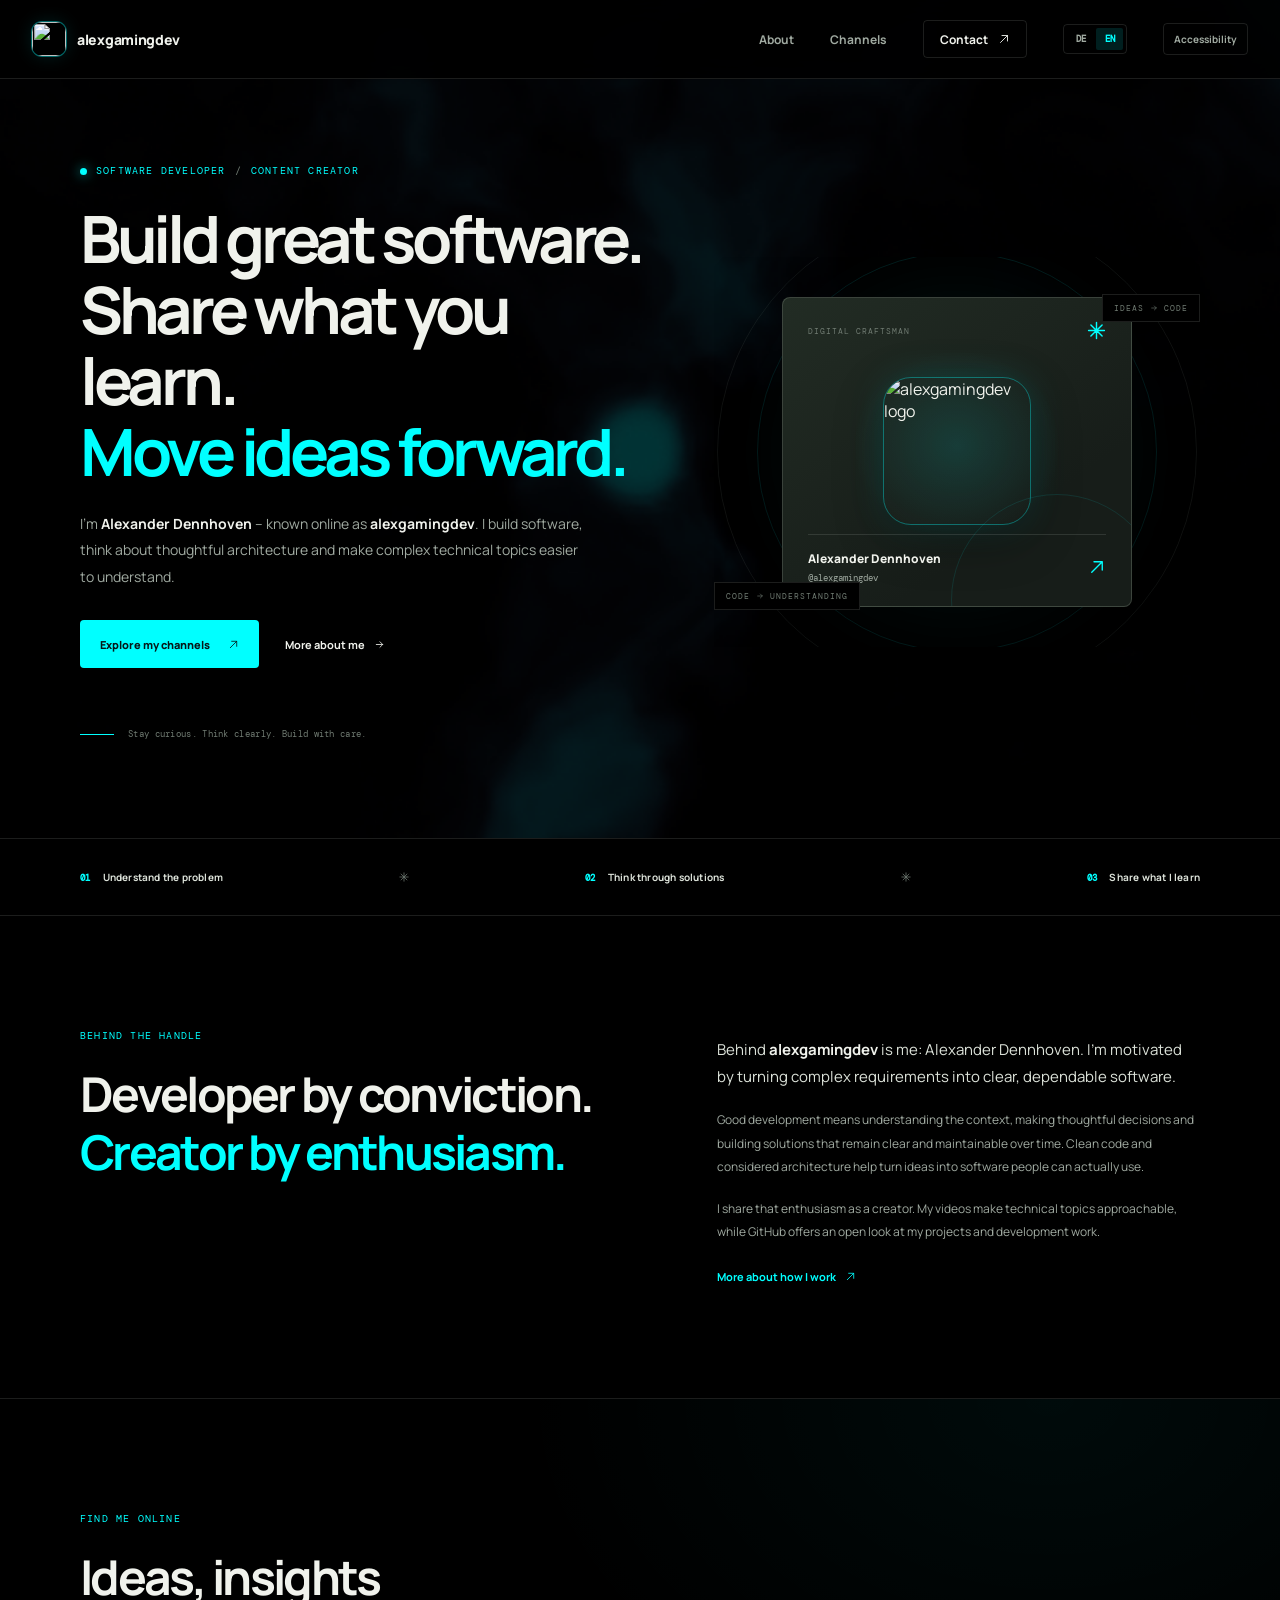
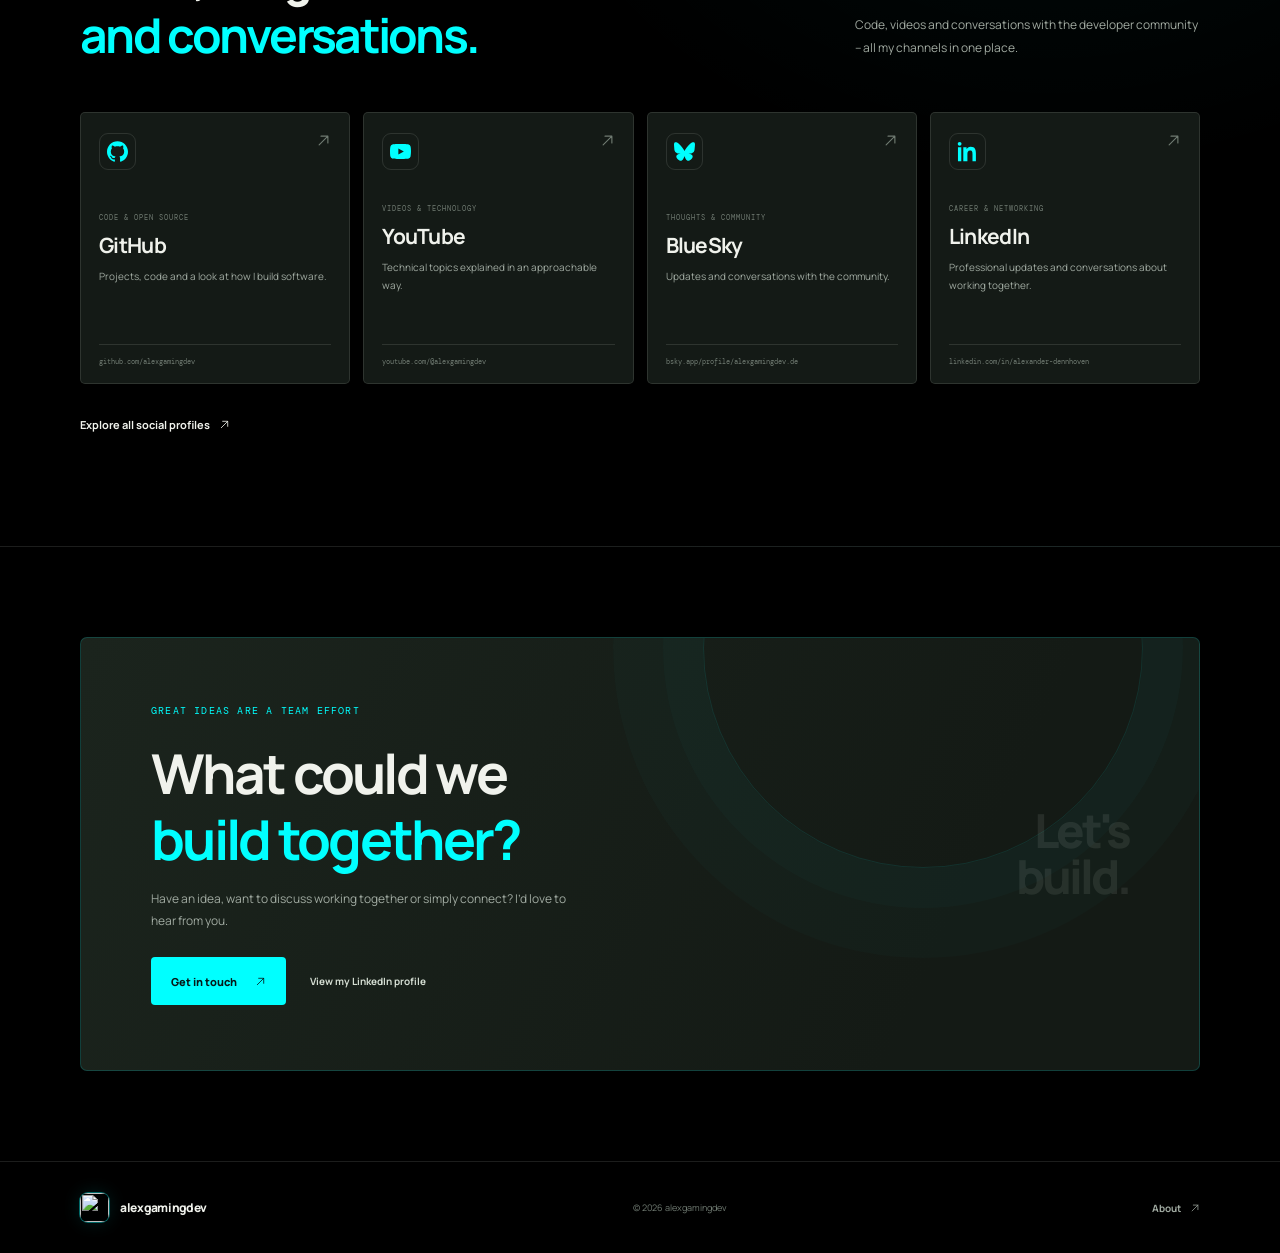
==== commit befac09d: "Update 2.0: Smoke | Update^^" ====
--- a/index.html
+++ b/index.html
@@ -1,24 +1,29 @@
 <!doctype html>
-<html lang="de-DE">
+<html lang="en">
   <head>
     <meta charset="UTF-8">
     <meta name="viewport" content="width=device-width, initial-scale=1">
-    <meta name="theme-color" content="#111612">
+    <meta name="theme-color" content="#000000">
     <meta name="author" content="Alexander Dennhoven">
-    <meta name="description" content="Alexander Dennhoven, online bekannt als alexgamingdev: Softwareentwickler und Content Creator. Entdecke Projekte, technische Einblicke und seine offiziellen Profile.">
-    <meta name="keywords" content="Alexander Dennhoven, alexgamingdev, Softwareentwickler, Softwareentwicklung, Softwarearchitektur, Open Source, Content Creator">
-    <meta property="og:title" content="Alexander Dennhoven (alexgamingdev) | Softwareentwickler &amp; Creator">
+    <meta name="robots" content="index, follow, max-image-preview:large, max-snippet:-1, max-video-preview:-1">
+    <meta name="description" content="Alexander Dennhoven | Softwareentwickler und Content Creator mit Fokus auf moderne Softwareentwicklung, Open Source und verständliche technische Inhalte.">
+    <meta name="keywords" content="Alexander Dennhoven, alexgamingdev, Softwareentwickler, Softwareentwicklung, Softwarearchitektur, Open Source, Content Creator, Webentwicklung, Tech Content">
+    <meta property="og:title" content="Alexander Dennhoven | Softwareentwickler &amp; Creator | alexgamingdev">
     <meta property="og:description" content="Gute Software bauen. Wissen teilen. Ideen weiterbringen.">
     <meta property="og:type" content="profile">
     <meta property="og:url" content="https://www.alexgamingdev.tech/">
+    <meta property="og:site_name" content="alexgamingdev">
+    <meta property="og:image" content="https://alexgamingdev.github.io/icons/favicon.png">
     <meta property="og:locale" content="de_DE">
     <meta property="og:profile:first_name" content="Alexander">
     <meta property="og:profile:last_name" content="Dennhoven">
     <meta property="og:profile:username" content="alexgamingdev">
-    <meta name="twitter:card" content="summary">
+    <meta name="twitter:card" content="summary_large_image">
     <meta name="twitter:title" content="Alexander Dennhoven | alexgamingdev">
     <meta name="twitter:description" content="Softwareentwicklung, Open Source und technische Themen verständlich erklärt.">
+    <meta name="twitter:site" content="@alexgamingdev">
     <meta name="twitter:creator" content="@alexgamingdev">
+    <meta name="twitter:image" content="https://alexgamingdev.github.io/icons/favicon.png">
     <link rel="canonical" href="https://www.alexgamingdev.tech/">
     <link rel="alternate" hreflang="de" href="https://www.alexgamingdev.tech/">
     <link rel="alternate" hreflang="en" href="https://www.alexgamingdev.tech/?lang=en">
@@ -68,7 +73,7 @@
               "https://github.com/alexgamingdev",
               "https://www.linkedin.com/in/alexander-dennhoven/",
               "https://x.com/alexgamingdev",
-              "https://www.instagram.com/alexgamingdev/",
+              "https://www.instagram.com/alexgaming.dev/",
               "https://www.tiktok.com/@alexgamingdev",
               "https://www.youtube.com/@alexgamingdev",
               "https://www.twitch.tv/alexgamingdev",
@@ -93,42 +98,41 @@
           <span class="brand-name">alexgamingdev</span>
         </a>
         <nav class="main-nav" aria-label="Hauptnavigation">
-          <a href="./about/">Über mich</a>
-          <a href="./channels/">Kanäle</a>
-          <a class="nav-cta" href="./contact/">Kontakt <span aria-hidden="true">↗</span></a>
+          <a href="./about/">About</a>
+          <a href="./channels/">Channels</a>
+          <a class="nav-cta" href="./contact/">Contact <svg class="ui-icon" aria-hidden="true"><use href="./assets/icons.svg#arrow-up-right"></use></svg></a>
           <div class="language-switch" aria-label="Sprache">
             <a href="?lang=de" hreflang="de" lang="de">DE</a>
             <a href="?lang=en" hreflang="en" lang="en">EN</a>
           </div>
-          <button class="a11y-toggle" type="button" aria-pressed="false" aria-label="Barrierefreiheit umschalten">Barrierefrei</button>
+          <button class="a11y-toggle" type="button" aria-pressed="false" aria-label="Toggle accessibility mode">Accessibility</button>
         </nav>
       </div>
     </header>
     <main id="main" tabindex="-1">
       <section class="hero section-shell" aria-labelledby="hero-title">
         <div class="hero-copy">
-          <p class="eyebrow"><span class="status-dot"></span> Softwareentwickler <span class="eyebrow-divider">/</span> Content Creator</p>
-          <h1 id="hero-title">Gute Software bauen.<br>Wissen teilen.<br><span>Ideen weiterbringen.</span></h1>
-          <p class="hero-intro">Ich bin <strong>Alexander Dennhoven</strong> – online als <strong>alexgamingdev</strong> unterwegs. Ich entwickle Software, beschäftige mich mit durchdachter Architektur und mache komplexe technische Themen verständlich.</p>
+          <p class="eyebrow"><span class="status-dot"></span> Software Developer <span class="eyebrow-divider">/</span> Content Creator</p>
+          <h1 id="hero-title">Build great software.<br>Share knowledge.<br><span>Move ideas forward.</span></h1>
+          <p class="hero-intro">I&apos;m <strong>Alexander Dennhoven</strong> – known online as <strong>alexgamingdev</strong>. I build software, think about thoughtful architecture, and make complex technical topics easier to understand.</p>
           <div class="hero-actions">
-            <a class="button button-primary" href="./channels/">Meine Kanäle entdecken <span aria-hidden="true">↗</span></a>
-            <a class="text-link" href="./about/">Mehr über mich <span aria-hidden="true">→</span></a>
+            <a class="button button-primary" href="./channels/">Explore my channels <svg class="ui-icon" aria-hidden="true"><use href="./assets/icons.svg#arrow-up-right"></use></svg></a>
+            <a class="text-link" href="./about/">More about me <svg class="ui-icon" aria-hidden="true"><use href="./assets/icons.svg#arrow-right"></use></svg></a>
           </div>
-          <div class="hero-note"><span class="note-line" aria-hidden="true"></span><p>Neugierig bleiben. Klar denken. Mit Sorgfalt entwickeln.</p></div>
+          <div class="hero-note"><span class="note-line" aria-hidden="true"></span><p>Stay curious. Think clearly. Build with care.</p></div>
         </div>
-        <div class="hero-visual" aria-label="Persönliches Entwicklerprofil">
+        <div class="hero-visual" aria-label="Personal developer profile">
           <div class="visual-orbit orbit-one"></div><div class="visual-orbit orbit-two"></div><div class="visual-glow"></div>
           <div class="profile-card">
-            <div class="profile-card-top"><span class="card-label">DIGITALER HANDWERKER</span><span class="card-symbol" aria-hidden="true">✳</span></div>
-            <div class="monogram"><img class="profile-logo" src="https://alexgamingdev.github.io/icons/favicon.png" alt="Logo von alexgamingdev"></div>
-            <div class="profile-card-bottom"><div><p class="profile-name">Alexander Dennhoven</p><p class="profile-handle">@alexgamingdev</p></div><span class="card-arrow" aria-hidden="true">↗</span></div>
+            <div class="profile-card-top"><span class="card-label">DIGITAL CRAFTSMAN</span><svg class="card-symbol ui-icon" aria-hidden="true"><use href="./assets/icons.svg#spark"></use></svg></div>
+            <div class="monogram"><img class="profile-logo" src="https://alexgamingdev.github.io/icons/favicon.png" alt="alexgamingdev logo"></div>
+            <div class="profile-card-bottom"><div><p class="profile-name">Alexander Dennhoven</p><p class="profile-handle">@alexgamingdev</p></div><svg class="card-arrow ui-icon" aria-hidden="true"><use href="./assets/icons.svg#arrow-up-right"></use></svg></div>
           </div>
-          <span class="orbit-caption caption-top">IDEEN → CODE</span><span class="orbit-caption caption-bottom">CODE → VERSTÄNDNIS</span>
-          <span class="visual-cross cross-one" aria-hidden="true">+</span><span class="visual-cross cross-two" aria-hidden="true">+</span>
+          <span class="orbit-caption caption-top">IDEAS <svg class="ui-icon" aria-hidden="true"><use href="./assets/icons.svg#arrow-right"></use></svg> CODE</span><span class="orbit-caption caption-bottom">CODE <svg class="ui-icon" aria-hidden="true"><use href="./assets/icons.svg#arrow-right"></use></svg> UNDERSTANDING</span>
         </div>
       </section>
-      <section class="intro-strip" aria-label="Arbeitsweise">
-        <div class="section-shell strip-inner"><p><span>01</span> Probleme verstehen</p><span class="strip-separator" aria-hidden="true">✳</span><p><span>02</span> Lösungen durchdenken</p><span class="strip-separator" aria-hidden="true">✳</span><p><span>03</span> Wissen weitergeben</p></div>
+      <section class="intro-strip" aria-label="How I work">
+        <div class="section-shell strip-inner"><p><span>01</span> Understand problems</p><svg class="strip-separator ui-icon" aria-hidden="true"><use href="./assets/icons.svg#spark"></use></svg><p><span>02</span> Think through solutions</p><svg class="strip-separator ui-icon" aria-hidden="true"><use href="./assets/icons.svg#spark"></use></svg><p><span>03</span> Share knowledge</p></div>
       </section>
       <section class="about section-shell section-spacing" aria-labelledby="about-title">
         <div class="section-heading"><p class="eyebrow">HINTER DEM HANDLE</p><h2 id="about-title">Entwickler aus Überzeugung.<br><span>Creator aus Begeisterung.</span></h2></div>
@@ -136,28 +140,29 @@
           <p class="about-lead">Hinter <strong>alexgamingdev</strong> stehe ich: Alexander Dennhoven. Mich motiviert die Herausforderung, aus komplexen Anforderungen klare und verlässliche Software zu machen.</p>
           <p>Gute Entwicklung heißt für mich, Zusammenhänge zu verstehen, sorgfältig zu gestalten und Lösungen so umzusetzen, dass sie nachvollziehbar und langfristig weiterentwickelbar bleiben. Sauberer Code und durchdachte Architektur helfen, Ideen in Software zu verwandeln, die Menschen wirklich nutzen können.</p>
           <p>Diese Begeisterung teile ich als Content Creator. In meinen Videos mache ich technische Themen zugänglich. Auf GitHub können Projekte und Entwicklungsarbeit offen entdeckt werden.</p>
-          <a class="inline-link" href="./about/">Mehr über meine Arbeitsweise <span aria-hidden="true">↗</span></a>
+          <a class="inline-link" href="./about/">More about how I work <svg class="ui-icon" aria-hidden="true"><use href="./assets/icons.svg#arrow-up-right"></use></svg></a>
         </div>
       </section>
       <section class="channels-section" aria-labelledby="channels-title">
         <div class="section-shell section-spacing">
           <div class="channels-heading"><div><p class="eyebrow">FINDE MICH ONLINE</p><h2 id="channels-title">Ideen, Einblicke<br><span>und Austausch.</span></h2></div><p class="channels-summary">Code, Videos und Gespräche aus der Entwickler-Community – alle meine Kanäle an einem Ort.</p></div>
           <div class="channel-grid">
-            <a class="channel-card github-card" href="https://github.com/alexgamingdev" target="_blank" rel="noopener noreferrer me"><div class="channel-card-top"><span class="channel-icon icon-github"><svg aria-hidden="true"><use href="./assets/icons.svg#github"></use></svg></span><span class="external-arrow" aria-hidden="true">↗</span></div><div><p class="channel-type">CODE &amp; OPEN SOURCE</p><h3>GitHub</h3><p>Projekte, Code und Einblicke in meine Arbeit.</p></div><span class="channel-url">github.com/alexgamingdev</span></a>
-            <a class="channel-card youtube-card" href="https://www.youtube.com/@alexgamingdev" target="_blank" rel="noopener noreferrer me"><div class="channel-card-top"><span class="channel-icon icon-youtube"><svg aria-hidden="true"><use href="./assets/icons.svg#youtube"></use></svg></span><span class="external-arrow" aria-hidden="true">↗</span></div><div><p class="channel-type">VIDEOS &amp; TECHNIK</p><h3>YouTube</h3><p>Technische Themen verständlich erklärt.</p></div><span class="channel-url">youtube.com/@alexgamingdev</span></a>
-            <a class="channel-card bluesky-card" href="https://bsky.app/profile/alexgamingdev.de" target="_blank" rel="noopener noreferrer me"><div class="channel-card-top"><span class="channel-icon icon-bluesky"><svg aria-hidden="true"><use href="./assets/icons.svg#bluesky"></use></svg></span><span class="external-arrow" aria-hidden="true">↗</span></div><div><p class="channel-type">GEDANKEN &amp; COMMUNITY</p><h3>BlueSky</h3><p>Neuigkeiten und Austausch mit der Community.</p></div><span class="channel-url">bsky.app/profile/alexgamingdev.de</span></a>
-            <a class="channel-card linkedin-card" href="https://www.linkedin.com/in/alexander-dennhoven/" target="_blank" rel="noopener noreferrer me"><div class="channel-card-top"><span class="channel-icon icon-linkedin"><svg aria-hidden="true"><use href="./assets/icons.svg#linkedin"></use></svg></span><span class="external-arrow" aria-hidden="true">↗</span></div><div><p class="channel-type">BERUF &amp; VERNETZUNG</p><h3>LinkedIn</h3><p>Berufliche Einblicke und Gespräche über Zusammenarbeit.</p></div><span class="channel-url">linkedin.com/in/alexander-dennhoven</span></a>
+            <a class="channel-card github-card" href="https://github.com/alexgamingdev" target="_blank" rel="noopener noreferrer me"><div class="channel-card-top"><span class="channel-icon icon-github"><svg aria-hidden="true"><use href="./assets/icons.svg#github"></use></svg></span><svg class="external-arrow ui-icon" aria-hidden="true"><use href="./assets/icons.svg#arrow-up-right"></use></svg></div><div><p class="channel-type">CODE &amp; OPEN SOURCE</p><h3>GitHub</h3><p>Projects, code, and a look at what I build.</p></div><span class="channel-url">github.com/alexgamingdev</span></a>
+            <a class="channel-card youtube-card" href="https://www.youtube.com/@alexgamingdev" target="_blank" rel="noopener noreferrer me"><div class="channel-card-top"><span class="channel-icon icon-youtube"><svg aria-hidden="true"><use href="./assets/icons.svg#youtube"></use></svg></span><svg class="external-arrow ui-icon" aria-hidden="true"><use href="./assets/icons.svg#arrow-up-right"></use></svg></div><div><p class="channel-type">VIDEOS &amp; TECH</p><h3>YouTube</h3><p>Technical topics, explained clearly.</p></div><span class="channel-url">youtube.com/@alexgamingdev</span></a>
+            <a class="channel-card bluesky-card" href="https://bsky.app/profile/alexgamingdev.de" target="_blank" rel="noopener noreferrer me"><div class="channel-card-top"><span class="channel-icon icon-bluesky"><svg aria-hidden="true"><use href="./assets/icons.svg#bluesky"></use></svg></span><svg class="external-arrow ui-icon" aria-hidden="true"><use href="./assets/icons.svg#arrow-up-right"></use></svg></div><div><p class="channel-type">THOUGHTS &amp; COMMUNITY</p><h3>BlueSky</h3><p>Updates and conversations with the community.</p></div><span class="channel-url">bsky.app/profile/alexgamingdev.de</span></a>
+            <a class="channel-card linkedin-card" href="https://www.linkedin.com/in/alexander-dennhoven/" target="_blank" rel="noopener noreferrer me"><div class="channel-card-top"><span class="channel-icon icon-linkedin"><svg aria-hidden="true"><use href="./assets/icons.svg#linkedin"></use></svg></span><svg class="external-arrow ui-icon" aria-hidden="true"><use href="./assets/icons.svg#arrow-up-right"></use></svg></div><div><p class="channel-type">CAREER &amp; NETWORKING</p><h3>LinkedIn</h3><p>Professional insights and conversations about collaboration.</p></div><span class="channel-url">linkedin.com/in/alexander-dennhoven</span></a>
           </div>
-          <p style="margin:28px 0 0"><a class="inline-link" href="./channels/">Alle Social-Profile ansehen <span aria-hidden="true">↗</span></a></p>
+          <p style="margin:28px 0 0"><a class="inline-link" href="./channels/">Explore all social profiles <svg class="ui-icon" aria-hidden="true"><use href="./assets/icons.svg#arrow-up-right"></use></svg></a></p>
         </div>
       </section>
       <section class="contact-section section-shell" aria-labelledby="contact-title">
         <div class="contact-orb" aria-hidden="true"></div>
-        <div class="contact-content"><p class="eyebrow">GUTE IDEEN SIND TEAMWORK</p><h2 id="contact-title">Was können wir<br><span>gemeinsam bauen?</span></h2><p>Du hast eine Idee, möchtest über Zusammenarbeit sprechen oder dich einfach vernetzen? Ich freue mich auf den Austausch.</p><div class="contact-actions"><a class="button button-primary" href="./contact/">Kontakt aufnehmen <span aria-hidden="true">↗</span></a><a class="contact-secondary" href="https://www.linkedin.com/in/alexander-dennhoven/" target="_blank" rel="noopener noreferrer me">LinkedIn-Profil ansehen</a></div></div>
+        <div class="contact-content"><p class="eyebrow">GOOD IDEAS ARE A TEAM EFFORT</p><h2 id="contact-title">What can we<br><span>build together?</span></h2><p>Have an idea, want to talk about working together, or just want to connect? I&apos;d love to hear from you.</p><div class="contact-actions"><a class="button button-primary" href="./contact/">Get in touch <svg class="ui-icon" aria-hidden="true"><use href="./assets/icons.svg#arrow-up-right"></use></svg></a><a class="contact-secondary" href="https://www.linkedin.com/in/alexander-dennhoven/" target="_blank" rel="noopener noreferrer me">Connect on LinkedIn</a></div></div>
         <div class="contact-mark" aria-hidden="true">Let's<br>build<span>.</span></div>
       </section>
     </main>
-    <footer class="site-footer"><div class="section-shell footer-inner"><a class="brand footer-brand" href="./"><img class="brand-logo" src="https://alexgamingdev.github.io/icons/favicon.png" alt=""><span class="brand-name">alexgamingdev</span></a><p>Mit Neugier entwickelt. Mit Begeisterung geteilt.</p><a class="back-to-top" href="./about/">Über mich <span aria-hidden="true">↗</span></a></div></footer>
+    <footer class="site-footer"><div class="section-shell footer-inner"><a class="brand footer-brand" href="./"><img class="brand-logo" src="https://alexgamingdev.github.io/icons/favicon.png" alt=""><span class="brand-name">alexgamingdev</span></a><p>© 2026 alexgamingdev</p><a class="back-to-top" href="./about/">About <svg class="ui-icon" aria-hidden="true"><use href="./assets/icons.svg#arrow-up-right"></use></svg></a></div></footer>
+    <script src="./assets/js/smoke-bg.js" defer></script>
     <script src="./assets/js/site.js" defer></script>
   </body>
 </html>
--- a/assets/css/styles.css
+++ b/assets/css/styles.css
@@ -2,7 +2,7 @@
 
 :root {
   color-scheme: dark;
-  --bg: #111612;
+  --bg: #000000;
   --surface: #171e19;
   --surface-light: #202923;
   --text: #f0f2ec;
@@ -36,29 +36,42 @@
 
 body {
   margin: 0;
+  position: relative;
+  isolation: isolate;
+  min-height: 100vh;
   background: var(--bg);
   color: var(--text);
   font-family: var(--sans);
   -webkit-font-smoothing: antialiased;
 }
 
-.cursor-aura {
+.cursor-smoke {
   position: fixed;
   z-index: 0;
-  top: 0;
-  left: 0;
-  width: 460px;
-  height: 460px;
-  border-radius: 50%;
-  background: radial-gradient(circle, rgba(0, 190, 255, 0.14) 0, rgba(0, 130, 255, 0.08) 34%, rgba(0, 255, 255, 0) 72%);
-  opacity: 0;
+  inset: 0;
+  width: 100%;
+  height: 100%;
   pointer-events: none;
-  transition: opacity 450ms ease;
-  will-change: transform;
-}
-
-.cursor-aura.is-active {
-  opacity: 1;
+}
+
+body > header,
+body > main,
+body > footer {
+  position: relative;
+  z-index: 1;
+}
+
+.ui-icon {
+  display: inline-block;
+  width: 1em;
+  height: 1em;
+  flex: 0 0 auto;
+  vertical-align: -0.12em;
+  fill: none;
+  stroke: currentColor;
+  stroke-width: 1.8;
+  stroke-linecap: round;
+  stroke-linejoin: round;
 }
 
 a {
@@ -112,7 +125,7 @@
   z-index: 5;
   top: 0;
   border-bottom: 1px solid var(--line);
-  background: rgba(17, 22, 18, 0.88);
+  background: rgba(0, 0, 0, 0.88);
   backdrop-filter: blur(16px);
 }
 
@@ -336,6 +349,58 @@
   background: #73ffff;
 }
 
+.contact-form {
+  display: grid;
+  max-width: 680px;
+  margin-block: 28px 36px;
+  gap: 20px;
+}
+
+.contact-form h3 {
+  margin: 0;
+  font-size: 16px;
+}
+
+.form-field {
+  display: grid;
+  gap: 8px;
+}
+
+.form-field label {
+  color: var(--text);
+  font-size: 11px;
+  font-weight: 700;
+}
+
+.form-field input,
+.form-field textarea {
+  width: 100%;
+  min-height: 46px;
+  padding: 12px 14px;
+  border: 1px solid var(--line);
+  border-radius: 4px;
+  background: #080b09;
+  color: var(--text);
+  font: 12px/1.6 var(--sans);
+}
+
+.form-field textarea {
+  min-height: 150px;
+  resize: vertical;
+}
+
+.form-field input:focus-visible,
+.form-field textarea:focus-visible {
+  border-color: var(--accent);
+  outline: 2px solid var(--accent);
+  outline-offset: 2px;
+}
+
+.contact-form button {
+  justify-self: start;
+  cursor: pointer;
+}
+
 .text-link,
 .inline-link {
   display: inline-flex;
@@ -404,8 +469,12 @@
 
 .visual-glow {
   position: absolute;
+  top: 50%;
+  left: 50%;
   width: 260px;
   height: 260px;
+  margin-top: -130px;
+  margin-left: -130px;
   border-radius: 50%;
   background: rgba(0, 255, 255, 0.11);
   filter: blur(60px);
@@ -414,16 +483,19 @@
 
 .visual-orbit {
   position: absolute;
-  width: 350px;
-  height: 350px;
+  top: 50%;
+  left: 50%;
+  width: min(400px, calc(100% + 50px));
+  aspect-ratio: 1;
+  height: auto;
+  translate: -50% -50%;
   border: 1px solid rgba(0, 255, 255, 0.11);
   border-radius: 50%;
   animation: orbit-rotate 34s linear infinite;
 }
 
 .orbit-two {
-  width: 430px;
-  height: 430px;
+  width: min(480px, calc(100% + 50px));
   border-color: rgba(229, 237, 226, 0.07);
   animation-direction: reverse;
   animation-duration: 48s;
@@ -480,8 +552,12 @@
 }
 
 .card-symbol {
+  display: inline-flex;
+  width: 19px;
+  height: 19px;
+  align-items: center;
+  justify-content: center;
   color: var(--accent);
-  font-size: 19px;
 }
 
 .monogram {
@@ -530,8 +606,12 @@
 }
 
 .card-arrow {
+  display: inline-flex;
+  width: 18px;
+  height: 18px;
+  align-items: center;
+  justify-content: center;
   color: var(--accent);
-  font-size: 18px;
 }
 
 .orbit-caption {
@@ -552,26 +632,9 @@
   left: 0;
 }
 
-.visual-cross {
-  position: absolute;
-  color: var(--accent);
-  font-size: 19px;
-}
-
-.cross-one {
-  top: 27px;
-  left: 17%;
-}
-
-.cross-two {
-  right: 15%;
-  bottom: 23px;
-  color: var(--quiet);
-}
-
 .intro-strip {
   border-block: 1px solid var(--line);
-  background: #151b16;
+  background: #000;
 }
 
 .strip-inner {
@@ -598,8 +661,10 @@
 }
 
 .strip-separator {
+  display: inline-flex;
+  width: 10px;
+  height: 10px;
   color: var(--quiet);
-  font-size: 10px;
 }
 
 .section-spacing {
@@ -654,7 +719,7 @@
   border-block: 1px solid var(--line);
   background:
     radial-gradient(ellipse at 82% 0%, rgba(0, 255, 255, 0.045), transparent 36%),
-    #151b16;
+    #000;
 }
 
 .channels-heading {
@@ -744,8 +809,9 @@
 
 .external-arrow {
   align-self: flex-start;
+  width: 15px;
+  height: 15px;
   color: var(--quiet);
-  font-size: 15px;
   transition: color 160ms ease, transform 160ms ease;
 }
 
@@ -991,9 +1057,52 @@
 
 body.a11y-mode {
   font-size: 118%;
-  --muted: #d0dad1;
-  --quiet: #bdc9bf;
-  --line: rgba(229, 237, 226, 0.28);
+  --bg: #071426;
+  --surface: #102744;
+  --surface-light: #1a385b;
+  --text: #ffffff;
+  --muted: #e5edf7;
+  --quiet: #c7d7e9;
+  --accent: #ffb000;
+  --accent-dark: #452900;
+  --line: rgba(255, 255, 255, 0.32);
+}
+
+body.a11y-mode .cursor-smoke {
+  display: none;
+}
+
+body.a11y-mode ::selection,
+body.a11y-mode ::-moz-selection {
+  background: #ffb000;
+  color: #071426;
+}
+
+body.a11y-mode .button-primary {
+  color: #071426;
+}
+
+body.a11y-mode .visual-orbit,
+body.a11y-mode .orbit-two,
+body.a11y-mode .profile-card::after {
+  border-color: rgba(255, 176, 0, 0.42);
+}
+
+body.a11y-mode .profile-card {
+  border-color: rgba(255, 255, 255, 0.45);
+  background:
+    radial-gradient(ellipse at 50% 48%, rgba(255, 176, 0, 0.18), transparent 42%),
+    linear-gradient(145deg, #18395d, #102744 70%);
+}
+
+body.a11y-mode .profile-card:hover {
+  border-color: #ffb000;
+  box-shadow: 0 0 0 2px #ffb000;
+}
+
+body.a11y-mode .profile-logo {
+  border-color: #ffb000;
+  box-shadow: 0 0 0 2px #ffb000;
 }
 
 body.a11y-mode p,
@@ -1025,7 +1134,7 @@
 body.a11y-mode .channel-type,
 body.a11y-mode .channel-url,
 body.a11y-mode .profile-link span {
-  color: #d0dad1;
+  color: #ffcf66;
 }
 
 .footer-inner {
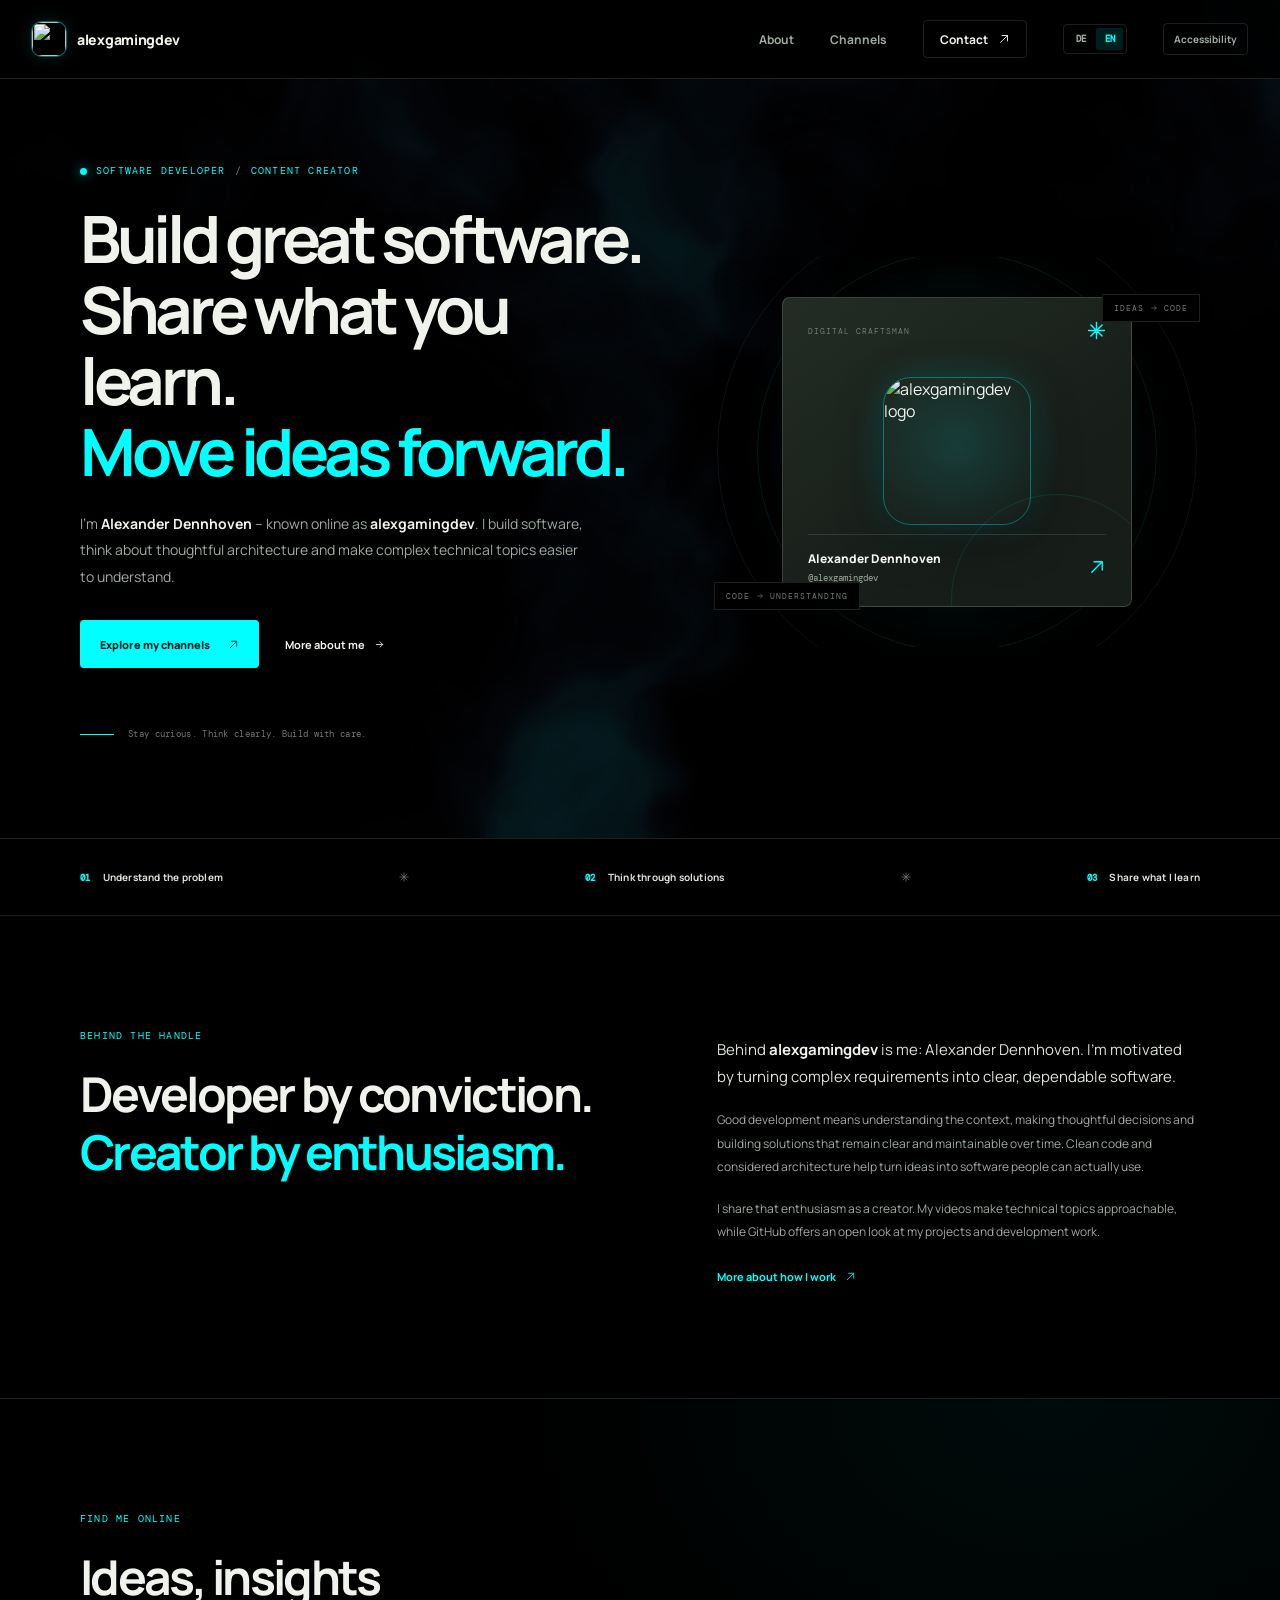
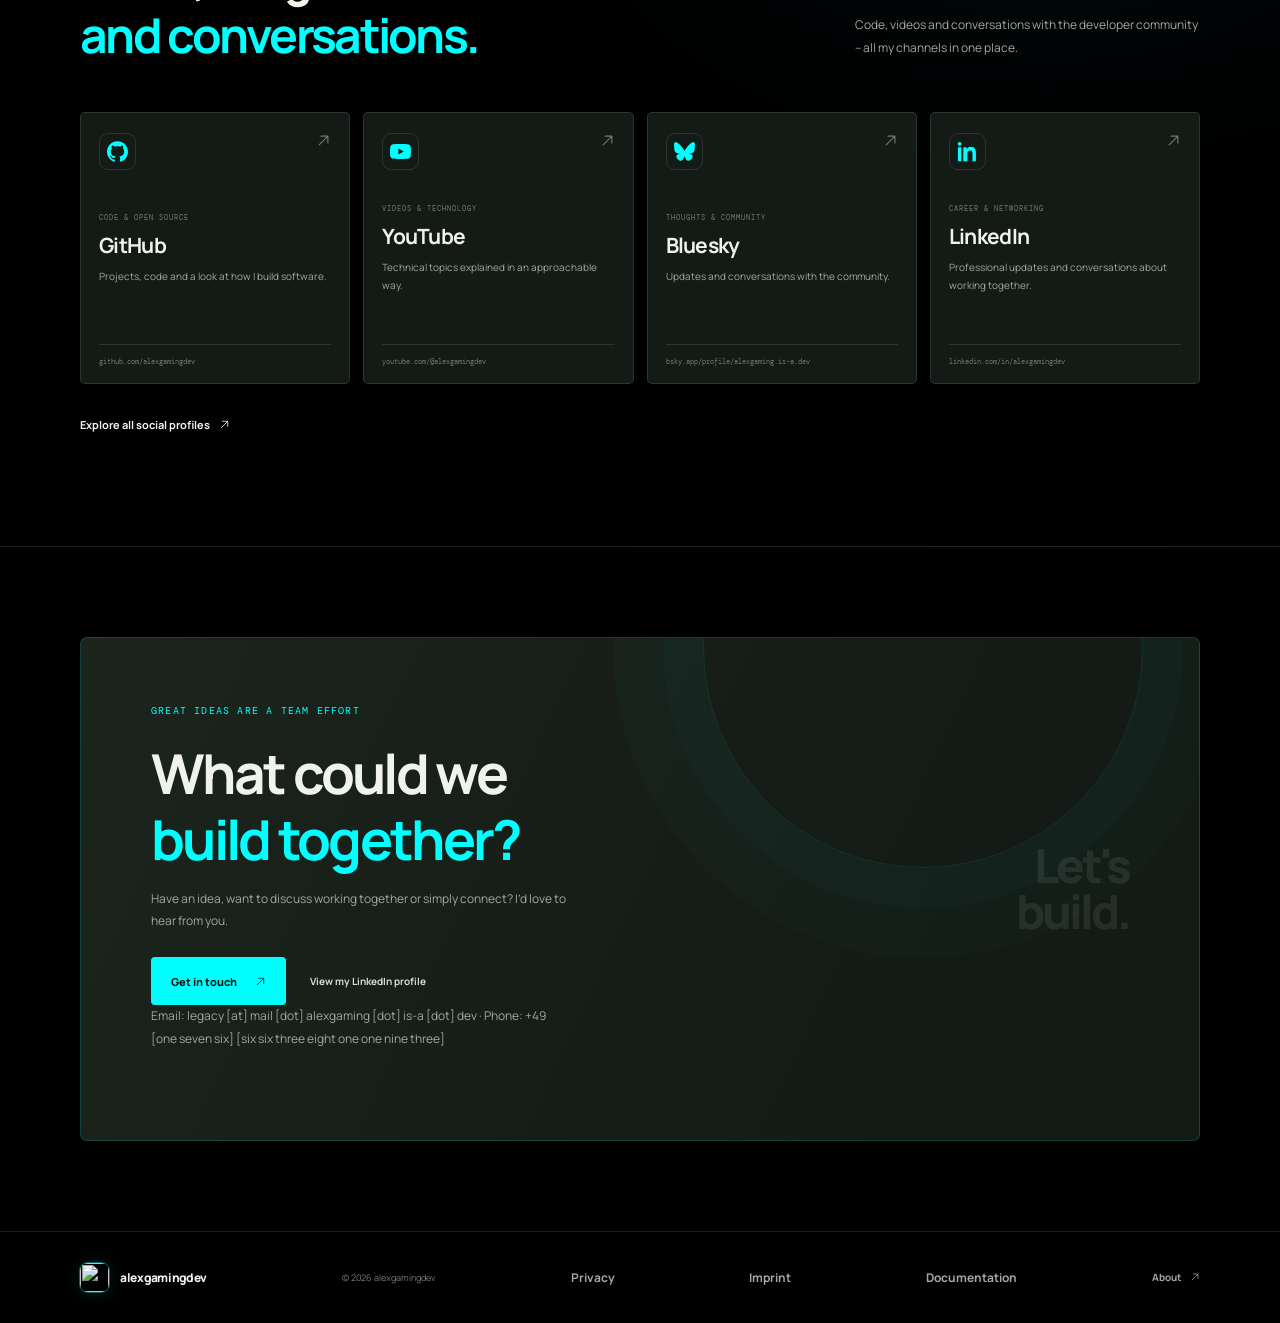
==== commit 1b801dc1: "Add files via upload" ====
--- a/index.html
+++ b/index.html
@@ -6,28 +6,31 @@
     <meta name="theme-color" content="#000000">
     <meta name="author" content="Alexander Dennhoven">
     <meta name="robots" content="index, follow, max-image-preview:large, max-snippet:-1, max-video-preview:-1">
-    <meta name="description" content="Alexander Dennhoven | Softwareentwickler und Content Creator mit Fokus auf moderne Softwareentwicklung, Open Source und verständliche technische Inhalte.">
-    <meta name="keywords" content="Alexander Dennhoven, alexgamingdev, Softwareentwickler, Softwareentwicklung, Softwarearchitektur, Open Source, Content Creator, Webentwicklung, Tech Content">
-    <meta property="og:title" content="Alexander Dennhoven | Softwareentwickler &amp; Creator | alexgamingdev">
-    <meta property="og:description" content="Gute Software bauen. Wissen teilen. Ideen weiterbringen.">
+    <meta name="description" content="Alexander Dennhoven, known as alexgamingdev: software developer and creator focused on modern software engineering, open source and clear tech storytelling.">
+    <meta name="keywords" content="Alexander Dennhoven, alexgamingdev, software developer, software engineering, software architecture, open source, content creator, web development, tech content">
+    <meta property="og:title" content="Alexander Dennhoven | Software Developer &amp; Creator | alexgamingdev">
+    <meta property="og:description" content="Build great software. Share what you learn. Move ideas forward.">
     <meta property="og:type" content="profile">
-    <meta property="og:url" content="https://www.alexgamingdev.tech/">
+    <meta property="og:url" content="https://alexgaming.is-a.dev/">
     <meta property="og:site_name" content="alexgamingdev">
     <meta property="og:image" content="https://alexgamingdev.github.io/icons/favicon.png">
-    <meta property="og:locale" content="de_DE">
+    <meta property="og:image:alt" content="alexgamingdev logo">
+    <meta property="og:locale" content="en_US">
+    <meta property="og:locale:alternate" content="de_DE">
     <meta property="og:profile:first_name" content="Alexander">
     <meta property="og:profile:last_name" content="Dennhoven">
     <meta property="og:profile:username" content="alexgamingdev">
     <meta name="twitter:card" content="summary_large_image">
-    <meta name="twitter:title" content="Alexander Dennhoven | alexgamingdev">
-    <meta name="twitter:description" content="Softwareentwicklung, Open Source und technische Themen verständlich erklärt.">
+    <meta name="twitter:title" content="Alexander Dennhoven | Software Developer &amp; Creator | alexgamingdev">
+    <meta name="twitter:description" content="Software development, open source and clear explanations of technical ideas.">
     <meta name="twitter:site" content="@alexgamingdev">
     <meta name="twitter:creator" content="@alexgamingdev">
     <meta name="twitter:image" content="https://alexgamingdev.github.io/icons/favicon.png">
-    <link rel="canonical" href="https://www.alexgamingdev.tech/">
-    <link rel="alternate" hreflang="de" href="https://www.alexgamingdev.tech/">
-    <link rel="alternate" hreflang="en" href="https://www.alexgamingdev.tech/?lang=en">
-    <link rel="alternate" hreflang="x-default" href="https://www.alexgamingdev.tech/">
+    <meta name="twitter:image:alt" content="alexgamingdev logo">
+    <link rel="canonical" href="https://alexgaming.is-a.dev/">
+    <link rel="alternate" hreflang="de" href="https://alexgaming.is-a.dev/?lang=de">
+    <link rel="alternate" hreflang="en" href="https://alexgaming.is-a.dev/">
+    <link rel="alternate" hreflang="x-default" href="https://alexgaming.is-a.dev/">
     <link rel="icon" type="image/png" href="https://alexgamingdev.github.io/icons/favicon.png">
     <link rel="shortcut icon" type="image/png" href="https://alexgamingdev.github.io/icons/favicon.png">
     <link rel="apple-touch-icon" href="https://alexgamingdev.github.io/icons/favicon.png">
@@ -35,66 +38,70 @@
     <link rel="me" href="https://github.com/alexgamingdev">
     <link rel="me" href="https://mastodon.social/@alexgamingdev">
     <link rel="stylesheet" href="./assets/css/styles.css">
-    <title>Alexander Dennhoven (alexgamingdev) | Softwareentwickler &amp; Creator</title>
+    <title>Alexander Dennhoven | Software Developer &amp; Creator | alexgamingdev</title>
     <script type="application/ld+json">
       {
         "@context": "https://schema.org",
         "@graph": [
           {
             "@type": ["WebPage", "ProfilePage"],
-            "@id": "https://www.alexgamingdev.tech/#webpage",
-            "url": "https://www.alexgamingdev.tech/",
-            "name": "Alexander Dennhoven (alexgamingdev) | Softwareentwickler & Creator",
-            "description": "Softwareentwickler und Content Creator mit Leidenschaft für moderne Softwareentwicklung und verständliche technische Inhalte.",
-            "inLanguage": "de-DE",
-            "mainEntity": {"@id": "https://www.alexgamingdev.tech/#person"}
+            "@id": "https://alexgaming.is-a.dev/#webpage",
+            "url": "https://alexgaming.is-a.dev/",
+            "name": "Alexander Dennhoven | Software Developer & Creator | alexgamingdev",
+            "description": "Alexander Dennhoven, known as alexgamingdev: software developer and creator focused on modern software engineering, open source and clear tech storytelling.",
+            "inLanguage": "en",
+            "mainEntity": {"@id": "https://alexgaming.is-a.dev/#person"}
           },
           {
             "@type": "WebSite",
-            "@id": "https://www.alexgamingdev.tech/#website",
-            "url": "https://www.alexgamingdev.tech/",
+            "@id": "https://alexgaming.is-a.dev/#website",
+            "url": "https://alexgaming.is-a.dev/",
             "name": "alexgamingdev",
-            "alternateName": ["Alexander Dennhoven", "alexgamingdev Portfolio"],
-            "inLanguage": "de-DE"
+            "alternateName": ["Alexander Dennhoven", "alexgamingdev portfolio"],
+            "inLanguage": ["en", "de"],
+            "publisher": {"@id": "https://alexgaming.is-a.dev/#person"}
           },
           {
             "@type": "Person",
-            "@id": "https://www.alexgamingdev.tech/#person",
+            "@id": "https://alexgaming.is-a.dev/#person",
             "name": "Alexander Dennhoven",
             "alternateName": ["alexgamingdev", "Alex Gaming Dev"],
-            "url": "https://www.alexgamingdev.tech/",
-            "jobTitle": "Softwareentwickler und Content Creator",
-            "description": "Softwareentwickler und Content Creator. Ich entwickle Software, beschäftige mich mit Softwarearchitektur und vermittle komplexe technische Themen verständlich.",
+            "url": "https://alexgaming.is-a.dev/",
+            "image": "https://alexgamingdev.github.io/icons/favicon.png",
+            "jobTitle": "Software Developer and Content Creator",
+            "description": "Alexander Dennhoven, known as alexgamingdev: software developer and creator focused on modern software engineering, open source and clear tech storytelling.",
             "knowsLanguage": ["de", "en", "la"],
             "knowsAbout": ["Software Engineering", "Software Architecture", "Open Source", "CLI Tools", "Automation", "Content Creation"],
             "sameAs": [
               "https://www.google.com/search?kgmid=/g/11y_3fjgvj",
               "https://www.wikidata.org/wiki/Q138410440",
               "https://github.com/alexgamingdev",
-              "https://www.linkedin.com/in/alexander-dennhoven/",
+              "https://github.com/alexgamingstudios",
+              "https://www.linkedin.com/in/alexgamingdev",
               "https://x.com/alexgamingdev",
               "https://www.instagram.com/alexgaming.dev/",
               "https://www.tiktok.com/@alexgamingdev",
               "https://www.youtube.com/@alexgamingdev",
               "https://www.twitch.tv/alexgamingdev",
-              "https://bsky.app/profile/alexgamingdev.de",
+              "https://bsky.app/profile/alexgaming.is-a.dev",
               "https://mastodon.social/@alexgamingdev",
+              "https://mstdn.social/@alexgamingdev",
               "https://de.pinterest.com/alexgamingdev/",
               "https://www.npmjs.com/~alexgamingdev",
               "https://linktr.ee/alexgamingdev"
             ],
-            "mainEntityOfPage": {"@id": "https://www.alexgamingdev.tech/#webpage"}
+            "mainEntityOfPage": {"@id": "https://alexgaming.is-a.dev/#webpage"}
           }
         ]
       }
     </script>
   </head>
   <body data-page="home">
-    <button class="skip-link" type="button">Zum Inhalt springen</button>
+    <button class="skip-link" type="button">Skip to content</button>
     <header class="site-header">
       <div class="header-inner">
         <a class="brand" href="./" aria-label="alexgamingdev – Startseite">
-          <img class="brand-logo" src="https://alexgamingdev.github.io/icons/favicon.png" alt="">
+          <img class="brand-logo" draggable="false" src="https://alexgamingdev.github.io/icons/favicon.png" alt="">
           <span class="brand-name">alexgamingdev</span>
         </a>
         <nav class="main-nav" aria-label="Hauptnavigation">
@@ -125,44 +132,45 @@
           <div class="visual-orbit orbit-one"></div><div class="visual-orbit orbit-two"></div><div class="visual-glow"></div>
           <div class="profile-card">
             <div class="profile-card-top"><span class="card-label">DIGITAL CRAFTSMAN</span><svg class="card-symbol ui-icon" aria-hidden="true"><use href="./assets/icons.svg#spark"></use></svg></div>
-            <div class="monogram"><img class="profile-logo" src="https://alexgamingdev.github.io/icons/favicon.png" alt="alexgamingdev logo"></div>
+            <div class="monogram"><img class="profile-logo" draggable="false" src="https://alexgamingdev.github.io/icons/favicon.png" alt="alexgamingdev logo"></div>
             <div class="profile-card-bottom"><div><p class="profile-name">Alexander Dennhoven</p><p class="profile-handle">@alexgamingdev</p></div><svg class="card-arrow ui-icon" aria-hidden="true"><use href="./assets/icons.svg#arrow-up-right"></use></svg></div>
           </div>
           <span class="orbit-caption caption-top">IDEAS <svg class="ui-icon" aria-hidden="true"><use href="./assets/icons.svg#arrow-right"></use></svg> CODE</span><span class="orbit-caption caption-bottom">CODE <svg class="ui-icon" aria-hidden="true"><use href="./assets/icons.svg#arrow-right"></use></svg> UNDERSTANDING</span>
         </div>
       </section>
       <section class="intro-strip" aria-label="How I work">
-        <div class="section-shell strip-inner"><p><span>01</span> Understand problems</p><svg class="strip-separator ui-icon" aria-hidden="true"><use href="./assets/icons.svg#spark"></use></svg><p><span>02</span> Think through solutions</p><svg class="strip-separator ui-icon" aria-hidden="true"><use href="./assets/icons.svg#spark"></use></svg><p><span>03</span> Share knowledge</p></div>
+        <div class="section-shell strip-inner"><p><span>01</span> Understand the problem</p><svg class="strip-separator ui-icon" aria-hidden="true"><use href="./assets/icons.svg#spark"></use></svg><p><span>02</span> Think through solutions</p><svg class="strip-separator ui-icon" aria-hidden="true"><use href="./assets/icons.svg#spark"></use></svg><p><span>03</span> Share what I learn</p></div>
       </section>
       <section class="about section-shell section-spacing" aria-labelledby="about-title">
-        <div class="section-heading"><p class="eyebrow">HINTER DEM HANDLE</p><h2 id="about-title">Entwickler aus Überzeugung.<br><span>Creator aus Begeisterung.</span></h2></div>
+        <div class="section-heading"><p class="eyebrow">BEHIND THE HANDLE</p><h2 id="about-title">Developer by conviction.<br><span>Creator by enthusiasm.</span></h2></div>
         <div class="about-content">
-          <p class="about-lead">Hinter <strong>alexgamingdev</strong> stehe ich: Alexander Dennhoven. Mich motiviert die Herausforderung, aus komplexen Anforderungen klare und verlässliche Software zu machen.</p>
-          <p>Gute Entwicklung heißt für mich, Zusammenhänge zu verstehen, sorgfältig zu gestalten und Lösungen so umzusetzen, dass sie nachvollziehbar und langfristig weiterentwickelbar bleiben. Sauberer Code und durchdachte Architektur helfen, Ideen in Software zu verwandeln, die Menschen wirklich nutzen können.</p>
-          <p>Diese Begeisterung teile ich als Content Creator. In meinen Videos mache ich technische Themen zugänglich. Auf GitHub können Projekte und Entwicklungsarbeit offen entdeckt werden.</p>
+          <p class="about-lead">Behind <strong>alexgamingdev</strong> is me: Alexander Dennhoven. I’m motivated by turning complex requirements into clear, dependable software.</p>
+          <p>Good development means understanding the context, making thoughtful decisions and building solutions that remain clear and maintainable over time. Clean code and considered architecture help turn ideas into software people can actually use.</p>
+          <p>I share that enthusiasm as a creator. My videos make technical topics approachable, while GitHub offers an open look at my projects and development work.</p>
           <a class="inline-link" href="./about/">More about how I work <svg class="ui-icon" aria-hidden="true"><use href="./assets/icons.svg#arrow-up-right"></use></svg></a>
         </div>
       </section>
       <section class="channels-section" aria-labelledby="channels-title">
         <div class="section-shell section-spacing">
-          <div class="channels-heading"><div><p class="eyebrow">FINDE MICH ONLINE</p><h2 id="channels-title">Ideen, Einblicke<br><span>und Austausch.</span></h2></div><p class="channels-summary">Code, Videos und Gespräche aus der Entwickler-Community – alle meine Kanäle an einem Ort.</p></div>
+          <div class="channels-heading"><div><p class="eyebrow">FIND ME ONLINE</p><h2 id="channels-title">Ideas, insights<br><span>and conversations.</span></h2></div><p class="channels-summary">Code, videos and conversations with the developer community – all my channels in one place.</p></div>
           <div class="channel-grid">
             <a class="channel-card github-card" href="https://github.com/alexgamingdev" target="_blank" rel="noopener noreferrer me"><div class="channel-card-top"><span class="channel-icon icon-github"><svg aria-hidden="true"><use href="./assets/icons.svg#github"></use></svg></span><svg class="external-arrow ui-icon" aria-hidden="true"><use href="./assets/icons.svg#arrow-up-right"></use></svg></div><div><p class="channel-type">CODE &amp; OPEN SOURCE</p><h3>GitHub</h3><p>Projects, code, and a look at what I build.</p></div><span class="channel-url">github.com/alexgamingdev</span></a>
             <a class="channel-card youtube-card" href="https://www.youtube.com/@alexgamingdev" target="_blank" rel="noopener noreferrer me"><div class="channel-card-top"><span class="channel-icon icon-youtube"><svg aria-hidden="true"><use href="./assets/icons.svg#youtube"></use></svg></span><svg class="external-arrow ui-icon" aria-hidden="true"><use href="./assets/icons.svg#arrow-up-right"></use></svg></div><div><p class="channel-type">VIDEOS &amp; TECH</p><h3>YouTube</h3><p>Technical topics, explained clearly.</p></div><span class="channel-url">youtube.com/@alexgamingdev</span></a>
-            <a class="channel-card bluesky-card" href="https://bsky.app/profile/alexgamingdev.de" target="_blank" rel="noopener noreferrer me"><div class="channel-card-top"><span class="channel-icon icon-bluesky"><svg aria-hidden="true"><use href="./assets/icons.svg#bluesky"></use></svg></span><svg class="external-arrow ui-icon" aria-hidden="true"><use href="./assets/icons.svg#arrow-up-right"></use></svg></div><div><p class="channel-type">THOUGHTS &amp; COMMUNITY</p><h3>BlueSky</h3><p>Updates and conversations with the community.</p></div><span class="channel-url">bsky.app/profile/alexgamingdev.de</span></a>
-            <a class="channel-card linkedin-card" href="https://www.linkedin.com/in/alexander-dennhoven/" target="_blank" rel="noopener noreferrer me"><div class="channel-card-top"><span class="channel-icon icon-linkedin"><svg aria-hidden="true"><use href="./assets/icons.svg#linkedin"></use></svg></span><svg class="external-arrow ui-icon" aria-hidden="true"><use href="./assets/icons.svg#arrow-up-right"></use></svg></div><div><p class="channel-type">CAREER &amp; NETWORKING</p><h3>LinkedIn</h3><p>Professional insights and conversations about collaboration.</p></div><span class="channel-url">linkedin.com/in/alexander-dennhoven</span></a>
+            <a class="channel-card bluesky-card" href="https://bsky.app/profile/alexgaming.is-a.dev" target="_blank" rel="noopener noreferrer me"><div class="channel-card-top"><span class="channel-icon icon-bluesky"><svg aria-hidden="true"><use href="./assets/icons.svg#bluesky"></use></svg></span><svg class="external-arrow ui-icon" aria-hidden="true"><use href="./assets/icons.svg#arrow-up-right"></use></svg></div><div><p class="channel-type">THOUGHTS &amp; COMMUNITY</p><h3>Bluesky</h3><p>Updates and conversations with the community.</p></div><span class="channel-url">bsky.app/profile/alexgaming.is-a.dev</span></a>
+            <a class="channel-card linkedin-card" href="https://www.linkedin.com/in/alexgamingdev" target="_blank" rel="noopener noreferrer me"><div class="channel-card-top"><span class="channel-icon icon-linkedin"><svg aria-hidden="true"><use href="./assets/icons.svg#linkedin"></use></svg></span><svg class="external-arrow ui-icon" aria-hidden="true"><use href="./assets/icons.svg#arrow-up-right"></use></svg></div><div><p class="channel-type">CAREER &amp; NETWORKING</p><h3>LinkedIn</h3><p>Professional insights and conversations about collaboration.</p></div><span class="channel-url">linkedin.com/in/alexgamingdev</span></a>
           </div>
           <p style="margin:28px 0 0"><a class="inline-link" href="./channels/">Explore all social profiles <svg class="ui-icon" aria-hidden="true"><use href="./assets/icons.svg#arrow-up-right"></use></svg></a></p>
         </div>
       </section>
       <section class="contact-section section-shell" aria-labelledby="contact-title">
         <div class="contact-orb" aria-hidden="true"></div>
-        <div class="contact-content"><p class="eyebrow">GOOD IDEAS ARE A TEAM EFFORT</p><h2 id="contact-title">What can we<br><span>build together?</span></h2><p>Have an idea, want to talk about working together, or just want to connect? I&apos;d love to hear from you.</p><div class="contact-actions"><a class="button button-primary" href="./contact/">Get in touch <svg class="ui-icon" aria-hidden="true"><use href="./assets/icons.svg#arrow-up-right"></use></svg></a><a class="contact-secondary" href="https://www.linkedin.com/in/alexander-dennhoven/" target="_blank" rel="noopener noreferrer me">Connect on LinkedIn</a></div></div>
+        <div class="contact-content"><p class="eyebrow">GOOD IDEAS ARE A TEAM EFFORT</p><h2 id="contact-title">What can we<br><span>build together?</span></h2><p>Have an idea, want to talk about working together, or just want to connect? I&apos;d love to hear from you.</p><div class="contact-actions"><a class="button button-primary" href="./contact/">Get in touch <svg class="ui-icon" aria-hidden="true"><use href="./assets/icons.svg#arrow-up-right"></use></svg></a><a class="contact-secondary" href="https://www.linkedin.com/in/alexgamingdev" target="_blank" rel="noopener noreferrer me">Connect on LinkedIn</a></div><p class="contact-details">Email: legacy [at] mail [dot] alexgaming [dot] is-a [dot] dev · Phone: +49 [one seven six] [six six three eight one one nine three]</p></div>
         <div class="contact-mark" aria-hidden="true">Let's<br>build<span>.</span></div>
       </section>
     </main>
-    <footer class="site-footer"><div class="section-shell footer-inner"><a class="brand footer-brand" href="./"><img class="brand-logo" src="https://alexgamingdev.github.io/icons/favicon.png" alt=""><span class="brand-name">alexgamingdev</span></a><p>© 2026 alexgamingdev</p><a class="back-to-top" href="./about/">About <svg class="ui-icon" aria-hidden="true"><use href="./assets/icons.svg#arrow-up-right"></use></svg></a></div></footer>
+    <footer class="site-footer"><div class="section-shell footer-inner"><a class="brand footer-brand" href="./"><img class="brand-logo" draggable="false" src="https://alexgamingdev.github.io/icons/favicon.png" alt=""><span class="brand-name">alexgamingdev</span></a><p>© 2026 alexgamingdev</p><a class="footer-privacy" href="./privacy/">Privacy</a><a class="footer-imprint" href="./imprint/">Imprint</a><a class="footer-docs" href="/docs/">Documentation</a><a class="back-to-top" href="./about/">About <svg class="ui-icon" aria-hidden="true"><use href="./assets/icons.svg#arrow-up-right"></use></svg></a></div></footer>
     <script src="./assets/js/smoke-bg.js" defer></script>
+    <script src="./assets/js/contact-verification-config.js" defer></script>
     <script src="./assets/js/site.js" defer></script>
   </body>
 </html>
--- a/assets/css/styles.css
+++ b/assets/css/styles.css
@@ -152,7 +152,16 @@
   flex: 0 0 auto;
   border-radius: 10px;
   object-fit: cover;
+  pointer-events: none;
+  user-select: none;
+  -webkit-user-drag: none;
   box-shadow: 0 0 0 1px rgba(0, 255, 255, 0.38), 0 0 18px rgba(0, 255, 255, 0.12);
+}
+
+.profile-logo {
+  pointer-events: none;
+  user-select: none;
+  -webkit-user-drag: none;
 }
 
 .brand-name {
@@ -168,7 +177,10 @@
 }
 
 .main-nav a,
-.back-to-top {
+.back-to-top,
+.footer-privacy,
+.footer-imprint,
+.footer-docs {
   color: var(--muted);
   font-size: 12px;
   font-weight: 700;
@@ -178,6 +190,9 @@
 
 .main-nav a:hover,
 .back-to-top:hover,
+.footer-privacy:hover,
+.footer-imprint:hover,
+.footer-docs:hover,
 .contact-secondary:hover {
   color: var(--accent);
 }
@@ -354,6 +369,35 @@
   max-width: 680px;
   margin-block: 28px 36px;
   gap: 20px;
+}
+
+.contact-verification {
+  display: grid;
+  justify-items: start;
+  max-width: 520px;
+  margin-top: 20px;
+  gap: 12px;
+}
+
+.contact-verification[hidden] {
+  display: none;
+}
+
+.contact-verification-status {
+  margin: 0;
+  color: var(--muted);
+  font-size: 12px;
+  line-height: 1.7;
+}
+
+.contact-verification-widget {
+  min-height: 65px;
+}
+
+.contact-verification-form {
+  color: var(--accent);
+  font-size: 12px;
+  font-weight: 700;
 }
 
 .contact-form h3 {
@@ -964,6 +1008,157 @@
   margin-bottom: 0;
 }
 
+.docs-layout {
+  display: grid;
+  grid-template-columns: minmax(190px, 0.7fr) minmax(0, 2fr);
+  align-items: start;
+  gap: 20px;
+}
+
+.docs-toc {
+  position: sticky;
+  top: 100px;
+  display: grid;
+  margin-bottom: 80px;
+  padding: 22px;
+  gap: 13px;
+}
+
+.docs-toc > div {
+  display: grid;
+  gap: 13px;
+}
+
+.docs-toc > div[hidden] {
+  display: none;
+}
+
+.docs-toc .eyebrow {
+  margin: 0 0 4px;
+}
+
+.docs-toc a {
+  color: var(--muted);
+  font-size: 11px;
+  font-weight: 700;
+  text-decoration: none;
+}
+
+.docs-toc a:hover {
+  color: var(--accent);
+}
+
+.docs-section {
+  margin-bottom: 20px;
+  scroll-margin-top: 100px;
+}
+
+.docs-section > .eyebrow {
+  margin: 0 0 14px;
+}
+
+.docs-card-grid {
+  display: grid;
+  grid-template-columns: repeat(2, minmax(0, 1fr));
+  gap: 10px;
+}
+
+.docs-card {
+  display: grid;
+  min-height: 135px;
+  padding: 17px;
+  align-content: start;
+  gap: 9px;
+  border: 1px solid var(--line);
+  border-radius: 4px;
+  background: var(--bg);
+  text-decoration: none;
+  transition: border-color 160ms ease, transform 160ms ease;
+}
+
+.docs-card:hover {
+  transform: translateY(-2px);
+  border-color: var(--accent);
+}
+
+.docs-card-index,
+.secret-sequence {
+  color: var(--accent);
+  font-family: var(--mono);
+  font-size: 9px;
+  letter-spacing: 0.7px;
+}
+
+.docs-card strong,
+.docs-feature strong {
+  font-size: 13px;
+}
+
+.docs-card > span:last-child {
+  color: var(--muted);
+  font-size: 11px;
+  line-height: 1.7;
+}
+
+.docs-list {
+  display: grid;
+  padding-left: 19px;
+  gap: 10px;
+}
+
+.docs-note {
+  margin-top: 20px;
+  padding: 13px 15px;
+  border-left: 2px solid var(--accent);
+  background: var(--bg);
+}
+
+.docs-feature {
+  padding-block: 14px;
+  border-top: 1px solid var(--line);
+}
+
+.docs-feature p {
+  margin-bottom: 0;
+}
+
+.docs-secret {
+  background:
+    radial-gradient(ellipse at 90% 10%, rgba(0, 255, 255, 0.08), transparent 55%),
+    var(--surface);
+}
+
+.secret-sequence {
+  font-size: 16px;
+  letter-spacing: 3px;
+}
+
+.docs-section details {
+  padding-block: 14px;
+  border-top: 1px solid var(--line);
+}
+
+.docs-section summary {
+  cursor: pointer;
+  font-size: 12px;
+  font-weight: 700;
+}
+
+.docs-section details p {
+  margin: 12px 0 0;
+}
+
+body.arcade-mode:not(.a11y-mode) {
+  --accent: #ff62d4;
+  --accent-dark: #35102c;
+}
+
+body.arcade-mode:not(.a11y-mode) .docs-secret {
+  background:
+    radial-gradient(ellipse at 90% 10%, rgba(255, 98, 212, 0.15), transparent 55%),
+    var(--surface);
+}
+
 .profile-grid {
   display: grid;
   margin-bottom: 80px;
@@ -1302,6 +1497,15 @@
   .contact-section {
     padding-inline: 45px;
   }
+
+  .docs-layout {
+    grid-template-columns: minmax(0, 1fr);
+  }
+
+  .docs-toc {
+    position: static;
+    margin-bottom: 20px;
+  }
 }
 
 @media (max-width: 650px) {
@@ -1466,6 +1670,14 @@
   .content-panel {
     margin-bottom: 55px;
     padding: 22px;
+  }
+
+  .docs-card-grid {
+    grid-template-columns: 1fr;
+  }
+
+  .docs-card {
+    min-height: 0;
   }
 
   .profile-grid {
